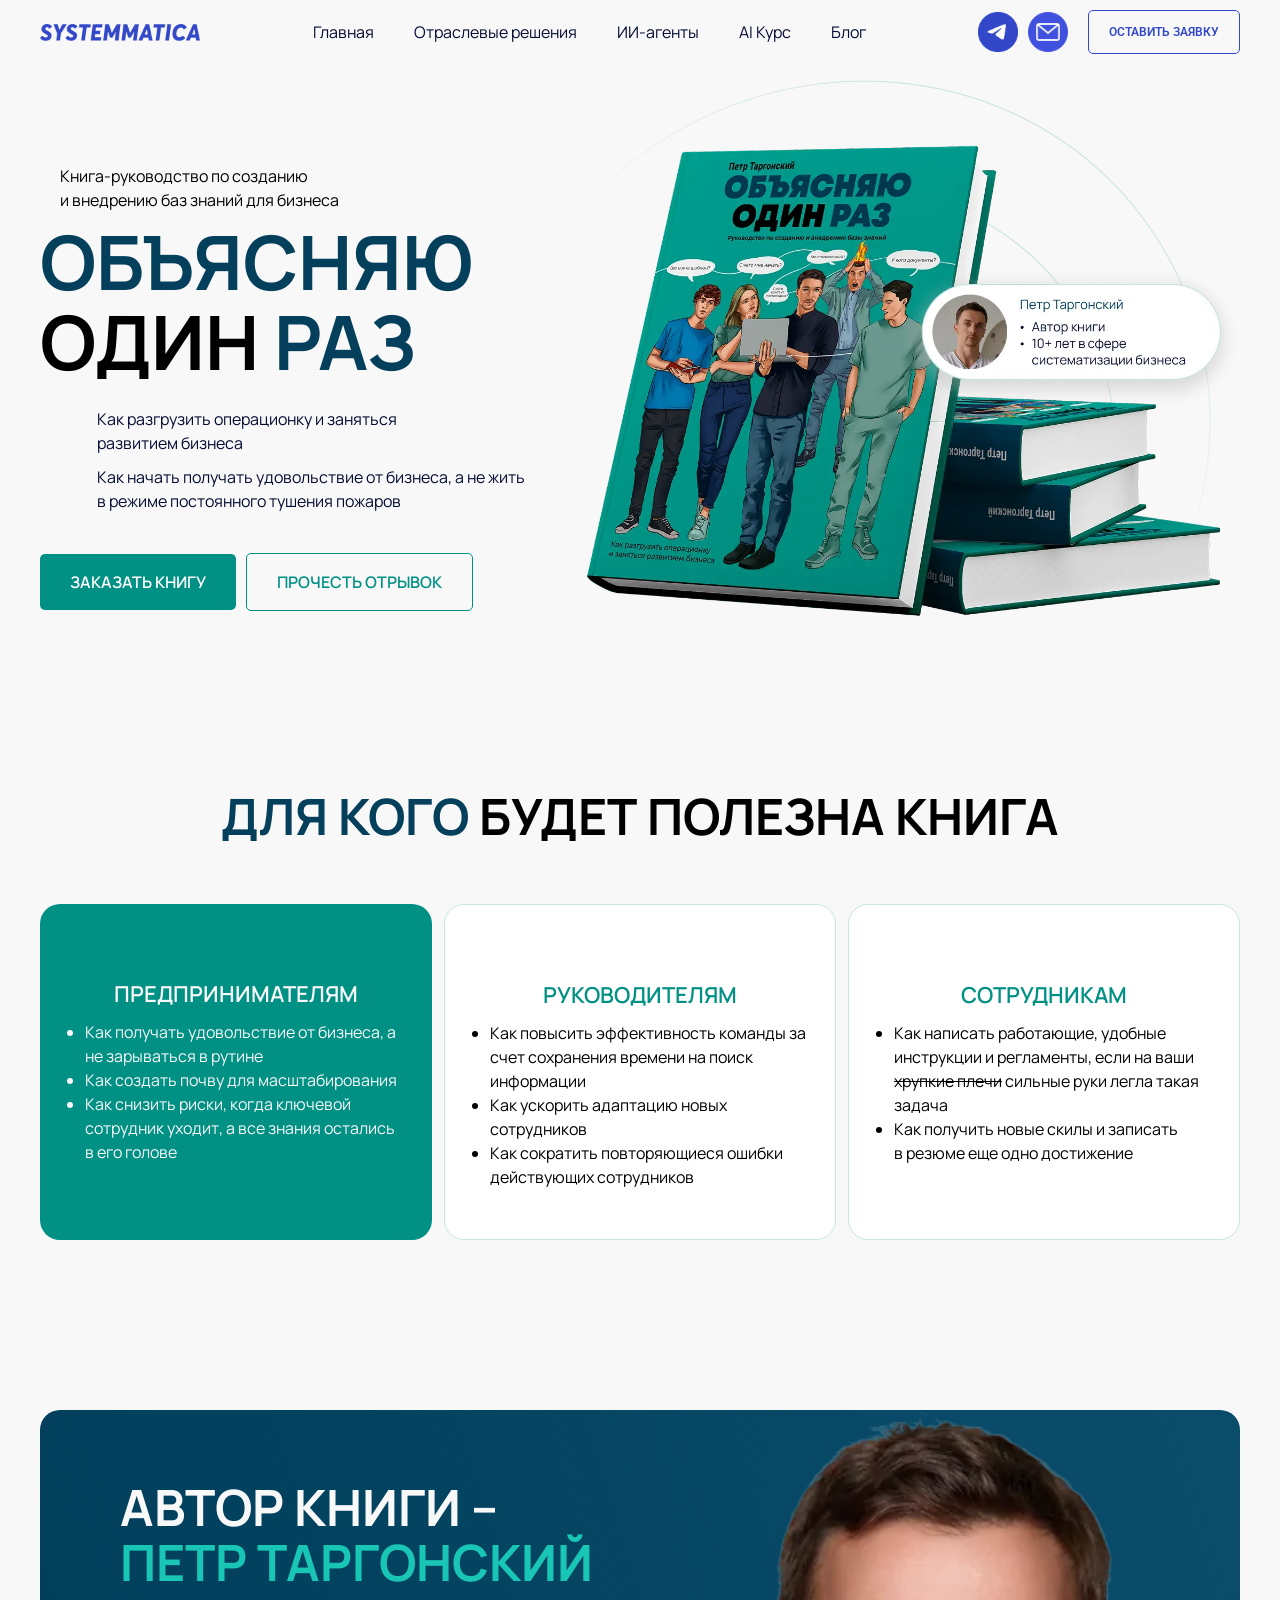
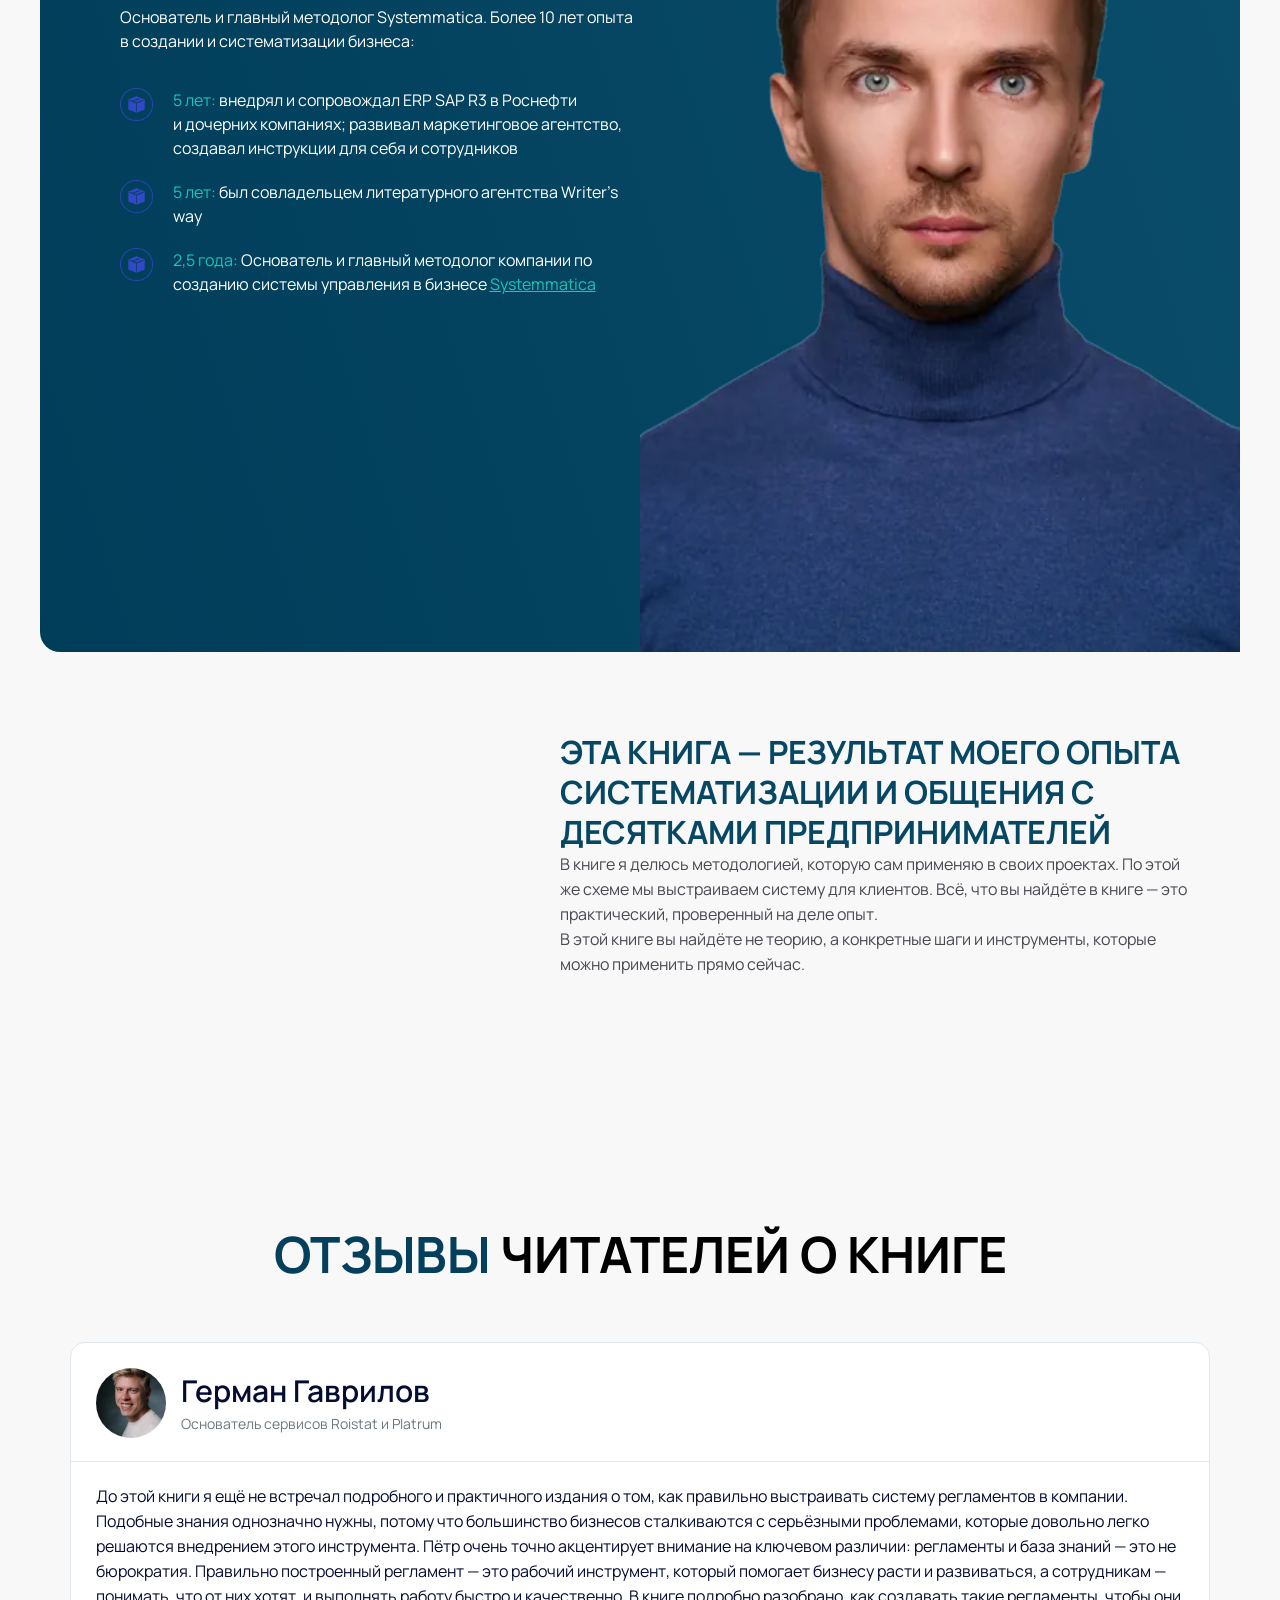
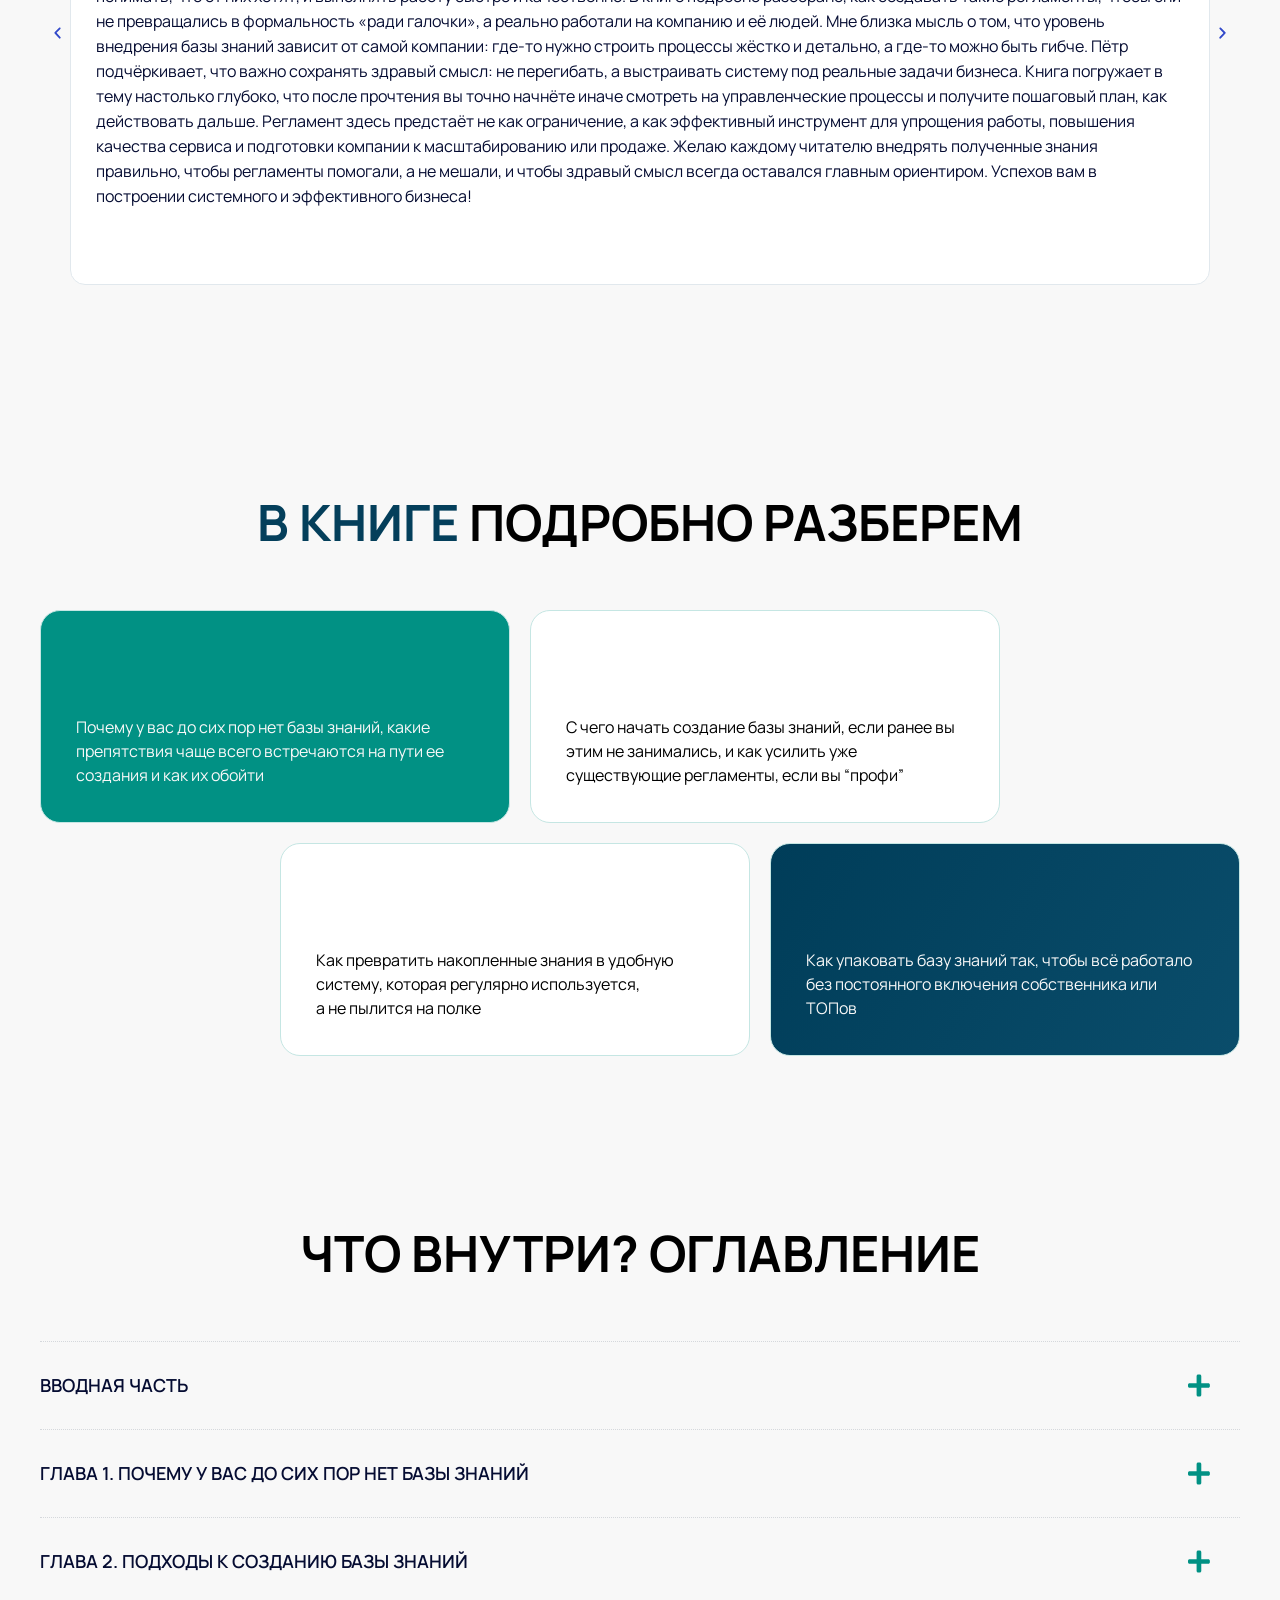
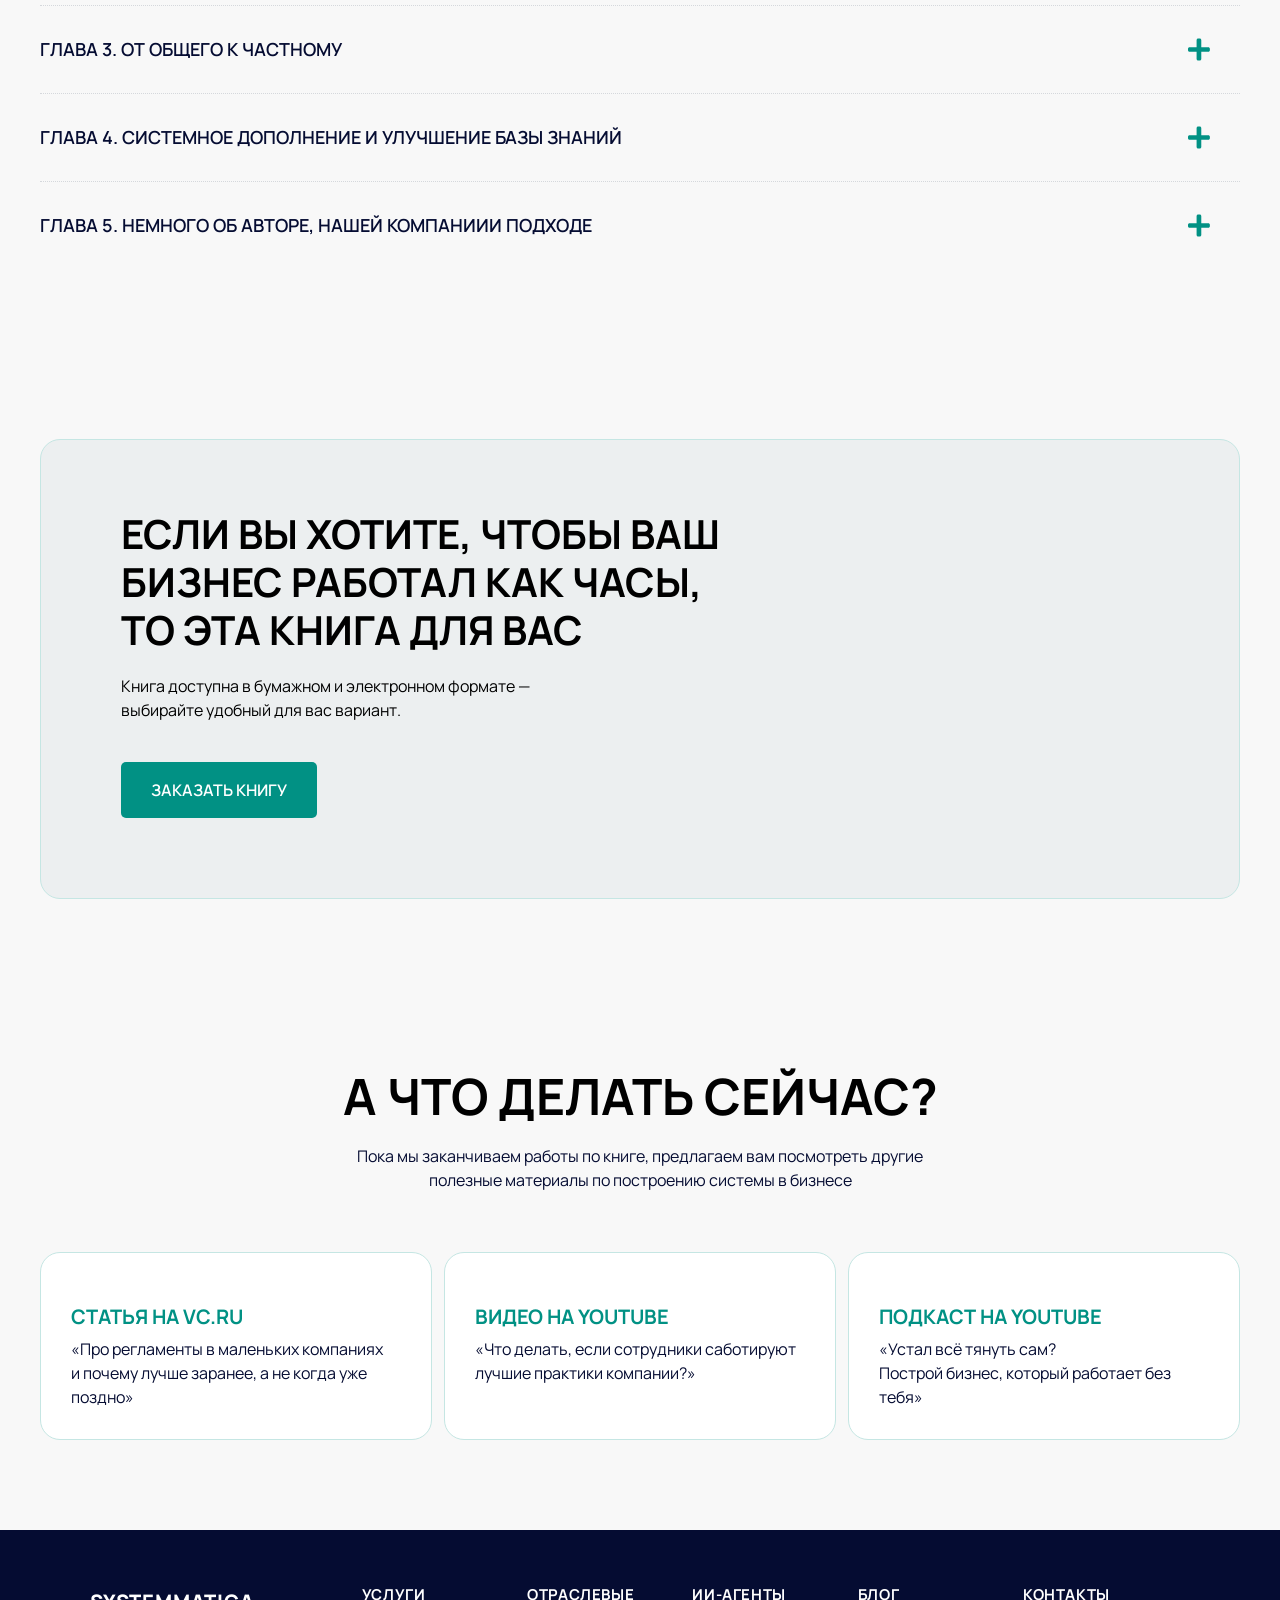
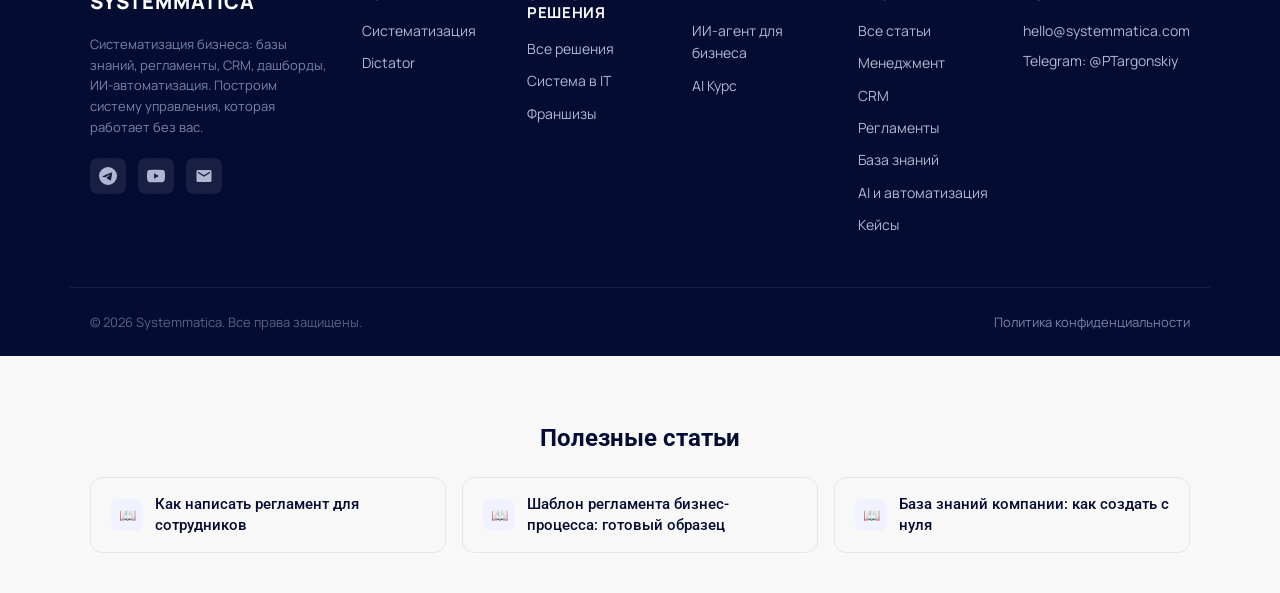
==== book/index.html @ bdbf5071 "Static copy of systemmatica.com for the Beget outage (Nov 2026) Co-Authored-By: Claude Opus 5.5 <nor" ====
<!DOCTYPE html>
<html lang="ru-RU" prefix="og: https://ogp.me/ns#">
<head>
<style>.elementor-invisible{visibility:visible!important;opacity:1!important}html,body{overflow-x:clip}table{max-width:100%}@media(max-width:767px){table{display:block;overflow-x:auto}}.sm-static-cta{display:flex;flex-direction:column;gap:14px;align-items:flex-start;padding:8px 0;font-family:inherit}.sm-static-cta p{margin:0;font-size:16px;line-height:1.5}.sm-static-cta a{display:inline-block;background:#3249CA;color:#fff!important;padding:14px 26px;border-radius:8px;font-weight:600;text-decoration:none}</style>

	<meta charset="UTF-8">
	<meta name="viewport" content="width=device-width, initial-scale=1.0, viewport-fit=cover" />		<script data-optimized="1" src="[data-uri]" defer></script>

<!-- Поисковая оптимизация от Rank Math Pro - https://rankmath.com/ -->
<title>Книга «Объясняю один раз» — Пётр Таргонский</title>
<meta name="description" content="Руководство по созданию баз знаний для бизнеса. Как объяснять сотрудникам один раз и больше не повторяться. Читать онлайн или заказать печатное издание."/>
<meta name="robots" content="follow, index, max-snippet:-1, max-video-preview:-1, max-image-preview:large"/>
<link rel="canonical" href="https://systemmatica.com/book/" />
<meta property="og:locale" content="ru_RU" />
<meta property="og:type" content="article" />
<meta property="og:title" content="Книга «Объясняю один раз» — Пётр Таргонский" />
<meta property="og:description" content="Руководство по созданию баз знаний для бизнеса. Как объяснять сотрудникам один раз и больше не повторяться. Читать онлайн или заказать печатное издание." />
<meta property="og:url" content="https://systemmatica.com/book/" />
<meta property="og:site_name" content="Systemmatica - системный бизнес за 2 интервью в неделю" />
<meta property="og:updated_time" content="2026-03-18T14:26:54+03:00" />
<meta property="og:image" content="/wp-content/uploads/Book.webp" />
<meta property="og:image:secure_url" content="/wp-content/uploads/Book.webp" />
<meta property="og:image:width" content="1236" />
<meta property="og:image:height" content="1040" />
<meta property="og:image:alt" content="Книга Объясняю один раз — Пётр Таргонский о регламентах и систематизации бизнеса" />
<meta property="og:image:type" content="image/webp" />
<meta property="article:published_time" content="2025-12-18T21:03:45+03:00" />
<meta property="article:modified_time" content="2026-03-18T14:26:54+03:00" />
<meta name="twitter:card" content="summary_large_image" />
<meta name="twitter:title" content="Книга «Объясняю один раз» — Пётр Таргонский" />
<meta name="twitter:description" content="Руководство по созданию баз знаний для бизнеса. Как объяснять сотрудникам один раз и больше не повторяться. Читать онлайн или заказать печатное издание." />
<meta name="twitter:image" content="/wp-content/uploads/Book.webp" />
<meta name="twitter:label1" content="Время чтения" />
<meta name="twitter:data1" content="9 минут" />
<script type="application/ld+json" class="rank-math-schema-pro">{"@context":"https://schema.org","@graph":[{"@type":"Organization","@id":"https://systemmatica.com/#organization","name":"Systemmatica","url":"https://systemmatica.com","logo":{"@type":"ImageObject","@id":"https://systemmatica.com/#logo","url":"https://systemmatica.com/wp-content/uploads/logo.png","contentUrl":"https://systemmatica.com/wp-content/uploads/logo.png","caption":"Systemmatica - \u0441\u0438\u0441\u0442\u0435\u043c\u043d\u044b\u0439 \u0431\u0438\u0437\u043d\u0435\u0441 \u0437\u0430 2 \u0438\u043d\u0442\u0435\u0440\u0432\u044c\u044e \u0432 \u043d\u0435\u0434\u0435\u043b\u044e","inLanguage":"ru-RU","width":"480","height":"51"},"description":"Systemmatica \u2014 \u043f\u043e\u0441\u0442\u0440\u043e\u0438\u043c \u0441\u0438\u0441\u0442\u0435\u043c\u0443 \u0432 \u0431\u0438\u0437\u043d\u0435\u0441\u0435 \u0437\u0430 2 \u0438\u043d\u0442\u0435\u0440\u0432\u044c\u044e \u0432 \u043d\u0435\u0434\u0435\u043b\u044e. \u0411\u0430\u0437\u044b \u0437\u043d\u0430\u043d\u0438\u0439, \u0441\u0438\u0441\u0442\u0435\u043c\u044b \u0443\u0447\u0435\u0442\u0430 \u0438 \u0434\u0430\u0448\u0431\u043e\u0440\u0434\u044b \u0441 \u0430\u043d\u0430\u043b\u0438\u0442\u0438\u043a\u043e\u0439."},{"@type":"WebSite","@id":"https://systemmatica.com/#website","url":"https://systemmatica.com","name":"Systemmatica - \u0441\u0438\u0441\u0442\u0435\u043c\u043d\u044b\u0439 \u0431\u0438\u0437\u043d\u0435\u0441 \u0437\u0430 2 \u0438\u043d\u0442\u0435\u0440\u0432\u044c\u044e \u0432 \u043d\u0435\u0434\u0435\u043b\u044e","alternateName":"Systemmatica","publisher":{"@id":"https://systemmatica.com/#organization"},"inLanguage":"ru-RU"},{"@type":"ImageObject","@id":"https://systemmatica.com/wp-content/uploads/Man.webp","url":"https://systemmatica.com/wp-content/uploads/Man.webp","width":"200","height":"200","inLanguage":"ru-RU"},{"@type":"WebPage","@id":"https://systemmatica.com/book/#webpage","url":"https://systemmatica.com/book/","name":"\u041a\u043d\u0438\u0433\u0430 \u00ab\u041e\u0431\u044a\u044f\u0441\u043d\u044f\u044e \u043e\u0434\u0438\u043d \u0440\u0430\u0437\u00bb \u2014 \u041f\u0451\u0442\u0440 \u0422\u0430\u0440\u0433\u043e\u043d\u0441\u043a\u0438\u0439","datePublished":"2025-12-18T21:03:45+03:00","dateModified":"2026-03-18T14:26:54+03:00","isPartOf":{"@id":"https://systemmatica.com/#website"},"primaryImageOfPage":{"@id":"https://systemmatica.com/wp-content/uploads/Man.webp"},"inLanguage":"ru-RU"},{"@type":"Person","@id":"https://systemmatica.com/author/mashahudorozhadm/","name":"\u041f\u0435\u0442\u0440 \u0422\u0430\u0440\u0433\u043e\u043d\u0441\u043a\u0438\u0439","url":"https://systemmatica.com/author/mashahudorozhadm/","image":{"@type":"ImageObject","@id":"https://secure.gravatar.com/avatar/053fde21516ad2e49b0e16d481a479d54bbfe196598cf6ff1a212eb6d9fe81a0?s=96&amp;d=mm&amp;r=g","url":"https://secure.gravatar.com/avatar/053fde21516ad2e49b0e16d481a479d54bbfe196598cf6ff1a212eb6d9fe81a0?s=96&amp;d=mm&amp;r=g","caption":"\u041f\u0435\u0442\u0440 \u0422\u0430\u0440\u0433\u043e\u043d\u0441\u043a\u0438\u0439","inLanguage":"ru-RU"},"worksFor":{"@id":"https://systemmatica.com/#organization"}},{"@type":"Article","headline":"\u041a\u043d\u0438\u0433\u0430 \u00ab\u041e\u0431\u044a\u044f\u0441\u043d\u044f\u044e \u043e\u0434\u0438\u043d \u0440\u0430\u0437\u00bb \u2014 \u041f\u0451\u0442\u0440 \u0422\u0430\u0440\u0433\u043e\u043d\u0441\u043a\u0438\u0439","datePublished":"2025-12-18T21:03:45+03:00","dateModified":"2026-03-18T14:26:54+03:00","author":{"@id":"https://systemmatica.com/author/mashahudorozhadm/","name":"\u041f\u0435\u0442\u0440 \u0422\u0430\u0440\u0433\u043e\u043d\u0441\u043a\u0438\u0439"},"publisher":{"@id":"https://systemmatica.com/#organization"},"description":"\u0420\u0443\u043a\u043e\u0432\u043e\u0434\u0441\u0442\u0432\u043e \u043f\u043e \u0441\u043e\u0437\u0434\u0430\u043d\u0438\u044e \u0431\u0430\u0437 \u0437\u043d\u0430\u043d\u0438\u0439 \u0434\u043b\u044f \u0431\u0438\u0437\u043d\u0435\u0441\u0430. \u041a\u0430\u043a \u043e\u0431\u044a\u044f\u0441\u043d\u044f\u0442\u044c \u0441\u043e\u0442\u0440\u0443\u0434\u043d\u0438\u043a\u0430\u043c \u043e\u0434\u0438\u043d \u0440\u0430\u0437 \u0438 \u0431\u043e\u043b\u044c\u0448\u0435 \u043d\u0435 \u043f\u043e\u0432\u0442\u043e\u0440\u044f\u0442\u044c\u0441\u044f. \u0427\u0438\u0442\u0430\u0442\u044c \u043e\u043d\u043b\u0430\u0439\u043d \u0438\u043b\u0438 \u0437\u0430\u043a\u0430\u0437\u0430\u0442\u044c \u043f\u0435\u0447\u0430\u0442\u043d\u043e\u0435 \u0438\u0437\u0434\u0430\u043d\u0438\u0435.","name":"\u041a\u043d\u0438\u0433\u0430 \u00ab\u041e\u0431\u044a\u044f\u0441\u043d\u044f\u044e \u043e\u0434\u0438\u043d \u0440\u0430\u0437\u00bb \u2014 \u041f\u0451\u0442\u0440 \u0422\u0430\u0440\u0433\u043e\u043d\u0441\u043a\u0438\u0439","@id":"https://systemmatica.com/book/#richSnippet","isPartOf":{"@id":"https://systemmatica.com/book/#webpage"},"image":{"@id":"https://systemmatica.com/wp-content/uploads/Man.webp"},"inLanguage":"ru-RU","mainEntityOfPage":{"@id":"https://systemmatica.com/book/#webpage"}}]}</script>
<!-- /Rank Math WordPress SEO плагин -->

<link rel='dns-prefetch' href='//stats.wp.com' />
<link rel='dns-prefetch' href='//www.googletagmanager.com' />




<style id="wp-img-auto-sizes-contain-inline-css">img:is([sizes=auto i],[sizes^="auto," i]){contain-intrinsic-size:3000px 1500px}</style>

<style id="wp-emoji-styles-inline-css">img.wp-smiley,img.emoji{display:inline!important;border:none!important;box-shadow:none!important;height:1em!important;width:1em!important;margin:0 0.07em!important;vertical-align:-0.1em!important;background:none!important;padding:0!important}</style>
<link data-optimized="1" rel='stylesheet' id='jetpack-forms-layout-css' href='/wp-content/litespeed/css/1404cf6522f11a06ff175d7940aab75a.css?ver=e85a7' media='all' />
<link data-optimized="1" rel='stylesheet' id='mediaelement-css' href='/wp-content/litespeed/css/46999a911d107a5acd4d58217e0290cf.css?ver=de40e' media='all' />

<style id="jetpack-sharing-buttons-style-inline-css">.jetpack-sharing-buttons__services-list{display:flex;flex-direction:row;flex-wrap:wrap;gap:0;list-style-type:none;margin:5px;padding:0}.jetpack-sharing-buttons__services-list.has-small-icon-size{font-size:12px}.jetpack-sharing-buttons__services-list.has-normal-icon-size{font-size:16px}.jetpack-sharing-buttons__services-list.has-large-icon-size{font-size:24px}.jetpack-sharing-buttons__services-list.has-huge-icon-size{font-size:36px}@media print{.jetpack-sharing-buttons__services-list{display:none!important}}.editor-styles-wrapper .wp-block-jetpack-sharing-buttons{gap:0;padding-inline-start:0}ul.jetpack-sharing-buttons__services-list.has-background{padding:1.25em 2.375em}</style>
<style id="global-styles-inline-css">:root{--wp--preset--aspect-ratio--square:1;--wp--preset--aspect-ratio--4-3:4/3;--wp--preset--aspect-ratio--3-4:3/4;--wp--preset--aspect-ratio--3-2:3/2;--wp--preset--aspect-ratio--2-3:2/3;--wp--preset--aspect-ratio--16-9:16/9;--wp--preset--aspect-ratio--9-16:9/16;--wp--preset--color--black:#000000;--wp--preset--color--cyan-bluish-gray:#abb8c3;--wp--preset--color--white:#ffffff;--wp--preset--color--pale-pink:#f78da7;--wp--preset--color--vivid-red:#cf2e2e;--wp--preset--color--luminous-vivid-orange:#ff6900;--wp--preset--color--luminous-vivid-amber:#fcb900;--wp--preset--color--light-green-cyan:#7bdcb5;--wp--preset--color--vivid-green-cyan:#00d084;--wp--preset--color--pale-cyan-blue:#8ed1fc;--wp--preset--color--vivid-cyan-blue:#0693e3;--wp--preset--color--vivid-purple:#9b51e0;--wp--preset--gradient--vivid-cyan-blue-to-vivid-purple:linear-gradient(135deg,rgb(6,147,227) 0%,rgb(155,81,224) 100%);--wp--preset--gradient--light-green-cyan-to-vivid-green-cyan:linear-gradient(135deg,rgb(122,220,180) 0%,rgb(0,208,130) 100%);--wp--preset--gradient--luminous-vivid-amber-to-luminous-vivid-orange:linear-gradient(135deg,rgb(252,185,0) 0%,rgb(255,105,0) 100%);--wp--preset--gradient--luminous-vivid-orange-to-vivid-red:linear-gradient(135deg,rgb(255,105,0) 0%,rgb(207,46,46) 100%);--wp--preset--gradient--very-light-gray-to-cyan-bluish-gray:linear-gradient(135deg,rgb(238,238,238) 0%,rgb(169,184,195) 100%);--wp--preset--gradient--cool-to-warm-spectrum:linear-gradient(135deg,rgb(74,234,220) 0%,rgb(151,120,209) 20%,rgb(207,42,186) 40%,rgb(238,44,130) 60%,rgb(251,105,98) 80%,rgb(254,248,76) 100%);--wp--preset--gradient--blush-light-purple:linear-gradient(135deg,rgb(255,206,236) 0%,rgb(152,150,240) 100%);--wp--preset--gradient--blush-bordeaux:linear-gradient(135deg,rgb(254,205,165) 0%,rgb(254,45,45) 50%,rgb(107,0,62) 100%);--wp--preset--gradient--luminous-dusk:linear-gradient(135deg,rgb(255,203,112) 0%,rgb(199,81,192) 50%,rgb(65,88,208) 100%);--wp--preset--gradient--pale-ocean:linear-gradient(135deg,rgb(255,245,203) 0%,rgb(182,227,212) 50%,rgb(51,167,181) 100%);--wp--preset--gradient--electric-grass:linear-gradient(135deg,rgb(202,248,128) 0%,rgb(113,206,126) 100%);--wp--preset--gradient--midnight:linear-gradient(135deg,rgb(2,3,129) 0%,rgb(40,116,252) 100%);--wp--preset--font-size--small:13px;--wp--preset--font-size--medium:20px;--wp--preset--font-size--large:36px;--wp--preset--font-size--x-large:42px;--wp--preset--spacing--20:0.44rem;--wp--preset--spacing--30:0.67rem;--wp--preset--spacing--40:1rem;--wp--preset--spacing--50:1.5rem;--wp--preset--spacing--60:2.25rem;--wp--preset--spacing--70:3.38rem;--wp--preset--spacing--80:5.06rem;--wp--preset--shadow--natural:6px 6px 9px rgba(0, 0, 0, 0.2);--wp--preset--shadow--deep:12px 12px 50px rgba(0, 0, 0, 0.4);--wp--preset--shadow--sharp:6px 6px 0px rgba(0, 0, 0, 0.2);--wp--preset--shadow--outlined:6px 6px 0px -3px rgb(255, 255, 255), 6px 6px rgb(0, 0, 0);--wp--preset--shadow--crisp:6px 6px 0px rgb(0, 0, 0)}:root{--wp--style--global--content-size:800px;--wp--style--global--wide-size:1200px}:where(body){margin:0}.wp-site-blocks>.alignleft{float:left;margin-right:2em}.wp-site-blocks>.alignright{float:right;margin-left:2em}.wp-site-blocks>.aligncenter{justify-content:center;margin-left:auto;margin-right:auto}:where(.wp-site-blocks)>*{margin-block-start:24px;margin-block-end:0}:where(.wp-site-blocks)>:first-child{margin-block-start:0}:where(.wp-site-blocks)>:last-child{margin-block-end:0}:root{--wp--style--block-gap:24px}:root :where(.is-layout-flow)>:first-child{margin-block-start:0}:root :where(.is-layout-flow)>:last-child{margin-block-end:0}:root :where(.is-layout-flow)>*{margin-block-start:24px;margin-block-end:0}:root :where(.is-layout-constrained)>:first-child{margin-block-start:0}:root :where(.is-layout-constrained)>:last-child{margin-block-end:0}:root :where(.is-layout-constrained)>*{margin-block-start:24px;margin-block-end:0}:root :where(.is-layout-flex){gap:24px}:root :where(.is-layout-grid){gap:24px}.is-layout-flow>.alignleft{float:left;margin-inline-start:0;margin-inline-end:2em}.is-layout-flow>.alignright{float:right;margin-inline-start:2em;margin-inline-end:0}.is-layout-flow>.aligncenter{margin-left:auto!important;margin-right:auto!important}.is-layout-constrained>.alignleft{float:left;margin-inline-start:0;margin-inline-end:2em}.is-layout-constrained>.alignright{float:right;margin-inline-start:2em;margin-inline-end:0}.is-layout-constrained>.aligncenter{margin-left:auto!important;margin-right:auto!important}.is-layout-constrained>:where(:not(.alignleft):not(.alignright):not(.alignfull)){max-width:var(--wp--style--global--content-size);margin-left:auto!important;margin-right:auto!important}.is-layout-constrained>.alignwide{max-width:var(--wp--style--global--wide-size)}body .is-layout-flex{display:flex}.is-layout-flex{flex-wrap:wrap;align-items:center}.is-layout-flex>:is(*,div){margin:0}body .is-layout-grid{display:grid}.is-layout-grid>:is(*,div){margin:0}body{padding-top:0;padding-right:0;padding-bottom:0;padding-left:0}:root :where(.wp-element-button,.wp-block-button__link){background-color:#32373c;border-width:0;color:#fff;font-family:inherit;font-size:inherit;font-style:inherit;font-weight:inherit;letter-spacing:inherit;line-height:inherit;padding-top:calc(0.667em + 2px);padding-right:calc(1.333em + 2px);padding-bottom:calc(0.667em + 2px);padding-left:calc(1.333em + 2px);text-decoration:none;text-transform:inherit}.has-black-color{color:var(--wp--preset--color--black)!important}.has-cyan-bluish-gray-color{color:var(--wp--preset--color--cyan-bluish-gray)!important}.has-white-color{color:var(--wp--preset--color--white)!important}.has-pale-pink-color{color:var(--wp--preset--color--pale-pink)!important}.has-vivid-red-color{color:var(--wp--preset--color--vivid-red)!important}.has-luminous-vivid-orange-color{color:var(--wp--preset--color--luminous-vivid-orange)!important}.has-luminous-vivid-amber-color{color:var(--wp--preset--color--luminous-vivid-amber)!important}.has-light-green-cyan-color{color:var(--wp--preset--color--light-green-cyan)!important}.has-vivid-green-cyan-color{color:var(--wp--preset--color--vivid-green-cyan)!important}.has-pale-cyan-blue-color{color:var(--wp--preset--color--pale-cyan-blue)!important}.has-vivid-cyan-blue-color{color:var(--wp--preset--color--vivid-cyan-blue)!important}.has-vivid-purple-color{color:var(--wp--preset--color--vivid-purple)!important}.has-black-background-color{background-color:var(--wp--preset--color--black)!important}.has-cyan-bluish-gray-background-color{background-color:var(--wp--preset--color--cyan-bluish-gray)!important}.has-white-background-color{background-color:var(--wp--preset--color--white)!important}.has-pale-pink-background-color{background-color:var(--wp--preset--color--pale-pink)!important}.has-vivid-red-background-color{background-color:var(--wp--preset--color--vivid-red)!important}.has-luminous-vivid-orange-background-color{background-color:var(--wp--preset--color--luminous-vivid-orange)!important}.has-luminous-vivid-amber-background-color{background-color:var(--wp--preset--color--luminous-vivid-amber)!important}.has-light-green-cyan-background-color{background-color:var(--wp--preset--color--light-green-cyan)!important}.has-vivid-green-cyan-background-color{background-color:var(--wp--preset--color--vivid-green-cyan)!important}.has-pale-cyan-blue-background-color{background-color:var(--wp--preset--color--pale-cyan-blue)!important}.has-vivid-cyan-blue-background-color{background-color:var(--wp--preset--color--vivid-cyan-blue)!important}.has-vivid-purple-background-color{background-color:var(--wp--preset--color--vivid-purple)!important}.has-black-border-color{border-color:var(--wp--preset--color--black)!important}.has-cyan-bluish-gray-border-color{border-color:var(--wp--preset--color--cyan-bluish-gray)!important}.has-white-border-color{border-color:var(--wp--preset--color--white)!important}.has-pale-pink-border-color{border-color:var(--wp--preset--color--pale-pink)!important}.has-vivid-red-border-color{border-color:var(--wp--preset--color--vivid-red)!important}.has-luminous-vivid-orange-border-color{border-color:var(--wp--preset--color--luminous-vivid-orange)!important}.has-luminous-vivid-amber-border-color{border-color:var(--wp--preset--color--luminous-vivid-amber)!important}.has-light-green-cyan-border-color{border-color:var(--wp--preset--color--light-green-cyan)!important}.has-vivid-green-cyan-border-color{border-color:var(--wp--preset--color--vivid-green-cyan)!important}.has-pale-cyan-blue-border-color{border-color:var(--wp--preset--color--pale-cyan-blue)!important}.has-vivid-cyan-blue-border-color{border-color:var(--wp--preset--color--vivid-cyan-blue)!important}.has-vivid-purple-border-color{border-color:var(--wp--preset--color--vivid-purple)!important}.has-vivid-cyan-blue-to-vivid-purple-gradient-background{background:var(--wp--preset--gradient--vivid-cyan-blue-to-vivid-purple)!important}.has-light-green-cyan-to-vivid-green-cyan-gradient-background{background:var(--wp--preset--gradient--light-green-cyan-to-vivid-green-cyan)!important}.has-luminous-vivid-amber-to-luminous-vivid-orange-gradient-background{background:var(--wp--preset--gradient--luminous-vivid-amber-to-luminous-vivid-orange)!important}.has-luminous-vivid-orange-to-vivid-red-gradient-background{background:var(--wp--preset--gradient--luminous-vivid-orange-to-vivid-red)!important}.has-very-light-gray-to-cyan-bluish-gray-gradient-background{background:var(--wp--preset--gradient--very-light-gray-to-cyan-bluish-gray)!important}.has-cool-to-warm-spectrum-gradient-background{background:var(--wp--preset--gradient--cool-to-warm-spectrum)!important}.has-blush-light-purple-gradient-background{background:var(--wp--preset--gradient--blush-light-purple)!important}.has-blush-bordeaux-gradient-background{background:var(--wp--preset--gradient--blush-bordeaux)!important}.has-luminous-dusk-gradient-background{background:var(--wp--preset--gradient--luminous-dusk)!important}.has-pale-ocean-gradient-background{background:var(--wp--preset--gradient--pale-ocean)!important}.has-electric-grass-gradient-background{background:var(--wp--preset--gradient--electric-grass)!important}.has-midnight-gradient-background{background:var(--wp--preset--gradient--midnight)!important}.has-small-font-size{font-size:var(--wp--preset--font-size--small)!important}.has-medium-font-size{font-size:var(--wp--preset--font-size--medium)!important}.has-large-font-size{font-size:var(--wp--preset--font-size--large)!important}.has-x-large-font-size{font-size:var(--wp--preset--font-size--x-large)!important}:root :where(.wp-block-icon svg){width:24px}:root :where(.wp-block-pullquote){font-size:1.5em;line-height:1.6}</style>
<link data-optimized="1" rel='stylesheet' id='contact-form-7-css' href='/wp-content/litespeed/css/2946ffd3e5b825a09d5452dbb863ee99.css?ver=4b7d0' media='all' />
<link data-optimized="1" rel='stylesheet' id='tutor-icon-css' href='/wp-content/litespeed/css/be234874f1fd2b8b1e53c09ee3a1d111.css?ver=4004e' media='all' />
<link data-optimized="1" rel='stylesheet' id='tutor-css' href='/wp-content/litespeed/css/041cf8b00a8d6ccd0837c168b0ae0bd8.css?ver=5990d' media='all' />
<link data-optimized="1" rel='stylesheet' id='tutor-frontend-css' href='/wp-content/litespeed/css/0c871bef28188597e42dac61084a286e.css?ver=4a708' media='all' />
<style id="tutor-frontend-inline-css">.mce-notification.mce-notification-error{display:none!important}:root{--tutor-color-primary:#3e64de;--tutor-color-primary-rgb:62, 100, 222;--tutor-color-primary-hover:#395bca;--tutor-color-primary-hover-rgb:57, 91, 202;--tutor-body-color:#212327;--tutor-body-color-rgb:33, 35, 39;--tutor-border-color:#cdcfd5;--tutor-border-color-rgb:205, 207, 213;--tutor-color-gray:#e3e5eb;--tutor-color-gray-rgb:227, 229, 235}</style>
<link data-optimized="1" rel='stylesheet' id='tutor-prism-css-css' href='/wp-content/litespeed/css/26d8ca236fe4706217def6e1436e2e3b.css?ver=67d6e' media='all' />
<link data-optimized="1" rel='stylesheet' id='tutor-pro-front-css' href='/wp-content/litespeed/css/a808c48950eea3dab483b6895a9e0943.css?ver=903cf' media='all' />
<link data-optimized="1" rel='stylesheet' id='enrollment-frontend-css-css' href='/wp-content/litespeed/css/4e6e9987a927ec88b3f52f6a92a725b6.css?ver=96f0e' media='all' />
<link data-optimized="1" rel='stylesheet' id='woocommerce-layout-css' href='/wp-content/litespeed/css/d0a6cfa027ac37c303618dfead213331.css?ver=157db' media='all' />
<style id="woocommerce-layout-inline-css">.infinite-scroll .woocommerce-pagination{display:none}</style>
<link data-optimized="1" rel='stylesheet' id='woocommerce-smallscreen-css' href='/wp-content/litespeed/css/d853645b1ef01411a9841c8f97bf9861.css?ver=c1e9f' media='only screen and (max-width: 768px)' />
<link data-optimized="1" rel='stylesheet' id='woocommerce-general-css' href='/wp-content/litespeed/css/6460f5aeefb63a9fc13ad68e9027f5be.css?ver=9e5c7' media='all' />
<style id="woocommerce-inline-inline-css">.woocommerce form .form-row .required{visibility:visible}</style>
<link data-optimized="1" rel='stylesheet' id='hello-biz-css' href='/wp-content/litespeed/css/c6aac163528d1ad0b6663eec68d2edc5.css?ver=7b6df' media='all' />
<link data-optimized="1" rel='stylesheet' id='hello-biz-header-footer-css' href='/wp-content/litespeed/css/153a03230acf9636b532cd0abf540b63.css?ver=2a731' media='all' />
<link data-optimized="1" rel='stylesheet' id='jetpack-newsletter-reader-link-css' href='/wp-content/litespeed/css/771b06399dd7dda49fe417e2e0292c55.css?ver=e3954' media='all' />
<link data-optimized="1" rel='stylesheet' id='elementor-frontend-css' href='/wp-content/litespeed/css/4649516c543017b03257f726662964cc.css?ver=df8a6' media='all' />
<link data-optimized="1" rel='stylesheet' id='widget-heading-css' href='/wp-content/litespeed/css/f03ccc58b2e857fb0c39bfc85fe4d468.css?ver=f9f04' media='all' />
<link data-optimized="1" rel='stylesheet' id='widget-form-css' href='/wp-content/litespeed/css/7880d0aff891262bae4ef1316fe823ae.css?ver=d5130' media='all' />
<link data-optimized="1" rel='stylesheet' id='e-popup-css' href='/wp-content/litespeed/css/730f0aee95b4378f53027813caca0c43.css?ver=e597c' media='all' />
<link data-optimized="1" rel='stylesheet' id='widget-image-css' href='/wp-content/litespeed/css/4292e2e005572ab181964600f91e100f.css?ver=ec808' media='all' />
<link data-optimized="1" rel='stylesheet' id='widget-nav-menu-css' href='/wp-content/litespeed/css/4911ae18c56a4e4dc02acf4322ad3b07.css?ver=f9810' media='all' />
<link data-optimized="1" rel='stylesheet' id='e-sticky-css' href='/wp-content/litespeed/css/c2556e8f705f9568c52f897079b06540.css?ver=f0578' media='all' />
<link rel='stylesheet' id='elementor-post-8-css' href='/wp-content/uploads/elementor/css/post-8.css' media='all' />
<link data-optimized="1" rel='stylesheet' id='swiper-css' href='/wp-content/litespeed/css/fc46042e8c23e6cd027ea2854dc053d0.css?ver=c5c51' media='all' />
<link data-optimized="1" rel='stylesheet' id='e-swiper-css' href='/wp-content/litespeed/css/bfcf32d03c759f43f8e2a347092975fe.css?ver=4ba4e' media='all' />
<link data-optimized="1" rel='stylesheet' id='widget-testimonial-carousel-css' href='/wp-content/litespeed/css/9cb4640d3b2e9c894867acf7a959518a.css?ver=676a7' media='all' />
<link data-optimized="1" rel='stylesheet' id='widget-reviews-css' href='/wp-content/litespeed/css/87ef8a515a51e813a667edcd632ef0ea.css?ver=6cf75' media='all' />
<link data-optimized="1" rel='stylesheet' id='widget-star-rating-css' href='/wp-content/litespeed/css/536b1367f97adf6f252ca8735e2d8702.css?ver=fcbf4' media='all' />
<link data-optimized="1" rel='stylesheet' id='widget-carousel-module-base-css' href='/wp-content/litespeed/css/8de16cd9f14b875248c6003ea69cb3b1.css?ver=c6e6c' media='all' />
<link data-optimized="1" rel='stylesheet' id='widget-nested-accordion-css' href='/wp-content/litespeed/css/03961b2e061df8c85f240d78dad9529c.css?ver=c7a9a' media='all' />

<link rel='stylesheet' id='elementor-post-291-css' href='/wp-content/uploads/elementor/css/post-291.css' media='all' />
<link rel='stylesheet' id='elementor-post-171-css' href='/wp-content/uploads/elementor/css/post-171.css' media='all' />
<link rel='stylesheet' id='elementor-post-190-css' href='/wp-content/uploads/elementor/css/post-190.css' media='all' />
<link data-optimized="1" rel='stylesheet' id='elementor-gf-local-manrope-css' href='/wp-content/litespeed/css/fb01de45c534f5b47d097b4a54ac3924.css?ver=d34ce' media='all' />
<link data-optimized="1" rel='stylesheet' id='elementor-gf-local-roboto-css' href='/wp-content/litespeed/css/d8ed3fe08b9114efd56307a4efc23b0c.css?ver=fdea0' media='all' />
<script id="jquery-core-js" src="/wp-includes/js/jquery/jquery.min.js?ver=3.7.1"></script>
<script data-optimized="1" id="jquery-migrate-js" src="/wp-content/litespeed/js/72176d25a23607b01f5d98097e4e3439.js?ver=db45e" defer data-deferred="1"></script>
<script data-optimized="1" data-wp-strategy="defer" id="wc-jquery-blockui-js" src="/wp-content/litespeed/js/52da3de632780b1c338a91a1e6a55009.js?ver=6983a"></script>
<script data-optimized="1" id="wc-add-to-cart-js-extra" src="[data-uri]" defer></script>
<script data-optimized="1" data-wp-strategy="defer" defer id="wc-add-to-cart-js" src="/wp-content/litespeed/js/cc2b5bda6a4cc3b7841cdba19f4ae4e5.js?ver=d16fe"></script>
<script data-optimized="1" data-wp-strategy="defer" id="wc-js-cookie-js" src="/wp-content/litespeed/js/22b6d9a5d6332eedc08d8b0101be44ce.js?ver=fdc84"></script>
<script data-wp-strategy="defer" defer id="woocommerce-analytics-js" src="https://stats.wp.com/s-202625.js"></script>

<!-- Сниппет тегов Google (gtag.js), добавленный Site Kit -->
<!-- Сниппет Google Analytics добавлен с помощью Site Kit -->
<script id="google_gtagjs-js" src="https://www.googletagmanager.com/gtag/js?id=GT-MJPXG3CR" defer data-deferred="1"></script>
<script id="google_gtagjs-js-after" src="[data-uri]" defer></script>

<meta name="generator" content="WordPress 7.0" />
<meta name="generator" content="TutorLMS 3.9.8" />
<link rel='shortlink' href='/' />
<meta name="generator" content="Site Kit by Google 1.180.0" />	<style>img#wpstats{display:none}</style>
			<noscript><style>.woocommerce-product-gallery{ opacity: 1 !important; }</style></noscript>
	<meta name="generator" content="Elementor 3.35.6; features: e_font_icon_svg, additional_custom_breakpoints; settings: css_print_method-external, google_font-enabled, font_display-swap">
<style>.elementor-widget-theme-post-content .callout-box ol{list-style:decimal!important;counter-reset:none!important;padding-left:1.5rem!important}.elementor-widget-theme-post-content .callout-box ol li{padding-left:.5rem!important;counter-increment:none!important}.elementor-widget-theme-post-content .callout-box ol li::before{display:none!important}.elementor-widget-theme-post-content .callout-box ul li::before{display:none!important}.elementor-widget-theme-post-content .callout-box ul{list-style:disc!important;padding-left:1.5rem!important}.elementor-widget-theme-post-content .callout-box:has(h2:first-child)::before,.elementor-widget-theme-post-content .callout-box:has(h3:first-child)::before{display:none!important}.elementor-widget-theme-post-content .callout-box h2,.elementor-widget-theme-post-content .callout-box h3{margin-top:0!important;padding-top:0!important;border-top:none!important;font-size:20px!important}.elementor-widget-theme-post-content ul li br:first-child{display:none!important}.elementor-widget-theme-post-content ul li br:last-child{display:none!important}.elementor-widget-theme-post-content ul li p{margin:0!important;display:inline!important}.elementor-widget-theme-post-content ol li br:first-child{display:none!important}.elementor-widget-theme-post-content ol li br:last-child{display:none!important}.elementor-widget-theme-post-content ol li p{margin:0!important;display:inline!important}.elementor-widget-theme-post-content ul li::before{top:0.55em!important}</style>

<!-- Yandex.Metrika counter -->
<script data-optimized="1" type="text/javascript" src="[data-uri]" defer></script>
<noscript><div><img src="https://mc.yandex.ru/watch/93286516" style="position:absolute; left:-9999px;" alt="" /></div></noscript>
<!-- /Yandex.Metrika counter -->



			<style>.e-con.e-parent:nth-of-type(n+4):not(.e-lazyloaded):not(.e-no-lazyload),.e-con.e-parent:nth-of-type(n+4):not(.e-lazyloaded):not(.e-no-lazyload) *{background-image:none!important}@media screen and (max-height:1024px){.e-con.e-parent:nth-of-type(n+3):not(.e-lazyloaded):not(.e-no-lazyload),.e-con.e-parent:nth-of-type(n+3):not(.e-lazyloaded):not(.e-no-lazyload) *{background-image:none!important}}@media screen and (max-height:640px){.e-con.e-parent:nth-of-type(n+2):not(.e-lazyloaded):not(.e-no-lazyload),.e-con.e-parent:nth-of-type(n+2):not(.e-lazyloaded):not(.e-no-lazyload) *{background-image:none!important}}</style>
			<link rel="icon" href="/wp-content/uploads/favicon-100x100.png" sizes="32x32" />
<link rel="icon" href="/wp-content/uploads/favicon.png" sizes="192x192" />
<link rel="apple-touch-icon" href="/wp-content/uploads/favicon.png" />
<meta name="msapplication-TileImage" content="/wp-content/uploads/favicon.png" />
<style>@media (max-width:1024px){.elementor-menu-toggle{position:relative!important;z-index:10001!important;order:99!important;border:none!important;background:none!important;padding:8px!important;margin-left:auto!important}.elementor-menu-toggle svg{width:28px!important;height:28px!important;fill:#050C32!important}nav.elementor-nav-menu--dropdown.elementor-nav-menu__container{position:fixed!important;inset:0!important;width:100vw!important;height:100vh!important;background:#fff!important;display:flex!important;flex-direction:column!important;align-items:center!important;justify-content:center!important;z-index:10000!important;border:none!important;border-radius:0!important;box-shadow:none!important;padding:20px!important;margin:0!important;overflow-y:auto!important}nav.elementor-nav-menu--dropdown.elementor-nav-menu__container>ul{display:flex!important;flex-direction:column!important;align-items:stretch!important;width:100%!important;max-width:300px!important;padding:0!important;margin:0!important;list-style:none!important}nav.elementor-nav-menu--dropdown.elementor-nav-menu__container>ul>li{border:none!important;position:relative!important}nav.elementor-nav-menu--dropdown.elementor-nav-menu__container>ul>li>a{font-family:Manrope,sans-serif!important;font-size:22px!important;font-weight:600!important;color:#050C32!important;padding:16px 0!important;display:block!important;text-align:center!important;text-decoration:none!important;border-radius:0!important;background:none!important}nav.elementor-nav-menu--dropdown.elementor-nav-menu__container>ul>li>a:active{color:#3249CA!important}nav.elementor-nav-menu--dropdown .e-font-icon-svg,nav.elementor-nav-menu--dropdown .sub-arrow,nav.elementor-nav-menu--dropdown .elementor-nav-menu--indicator{display:none!important}nav.elementor-nav-menu--dropdown .menu-item-has-children>a::after{display:none!important}nav.elementor-nav-menu--dropdown.elementor-nav-menu__container .sub-menu.elementor-nav-menu--dropdown{position:static!important;width:100%!important;height:auto!important;background:transparent!important;padding:0 0 8px!important;margin:0!important;box-shadow:none!important;border:none!important;display:none!important;flex-direction:column!important}nav.elementor-nav-menu--dropdown.elementor-nav-menu__container .elementor-active>.sub-menu.elementor-nav-menu--dropdown{display:flex!important}nav.elementor-nav-menu--dropdown.elementor-nav-menu__container .sub-menu li{border:none!important}nav.elementor-nav-menu--dropdown.elementor-nav-menu__container .sub-menu li a{font-family:Manrope,sans-serif!important;font-size:17px!important;font-weight:500!important;color:#8a8ab0!important;padding:10px 0!important;display:block!important;text-align:center!important;text-decoration:none!important;background:none!important}nav.elementor-nav-menu--dropdown.elementor-nav-menu__container .sub-menu li a:active{color:#3249CA!important}nav.elementor-nav-menu--dropdown.elementor-nav-menu__container>ul>li+li{border-top:1px solid #F0F0F5!important}.elementor-widget-nav-menu{order:99!important;margin-left:auto!important}}</style><style id="wp-custom-css">@media (max-width:767px){.b24-widget-button-popup,.b24-widget-button-popup-content,.b24-widget-button-popup-inner,.b24-widget-button-popup-triangle,[class*="b24-widget-button-popup"]{display:none!important}}</style>
    <style>@import url(https://fonts.googleapis.com/css2?family=PT+Serif:ital,wght@0,400;0,700;1,400&display=swap);.page-header,.archive-header{text-align:center;padding:40px 20px 20px}.elementor-post__badge{background:rgb(5 12 50 / .85)!important;color:#fff!important;font-family:'Manrope',sans-serif!important;font-size:11px!important;font-weight:700!important;text-transform:uppercase!important;letter-spacing:0.06em!important;padding:5px 12px!important;border-radius:4px!important;line-height:1.3!important;z-index:2!important}.elementor-post__card{position:relative!important;border-radius:12px!important;box-shadow:0 2px 12px rgb(5 12 50 / .08)!important;transition:box-shadow 0.25s ease,transform 0.25s ease!important}.elementor-post__card:hover{box-shadow:0 8px 24px rgb(5 12 50 / .14)!important;transform:translateY(-2px)!important}.elementor-post__thumbnail{border-radius:12px 12px 0 0!important;overflow:hidden!important}.elementor-post__text{padding:20px!important}.elementor-post__title{font-family:'Manrope',sans-serif!important;font-size:18px!important;font-weight:700!important;line-height:1.35!important;color:#050C32!important;margin-bottom:8px!important}.elementor-post__title a{color:inherit!important;text-decoration:none!important}.elementor-post__excerpt p{font-family:'PT Serif',Georgia,serif!important;font-size:14px!important;line-height:1.6!important;color:#4a4a6a!important}.elementor-post__read-more{font-family:'Manrope',sans-serif!important;font-size:14px!important;font-weight:600!important;color:#3249CA!important;text-decoration:none!important}.elementor-post__read-more:hover{color:#1a2f8a!important}.elementor-post-date{font-family:'Manrope',sans-serif!important;font-size:13px!important;color:#8a8aa0!important}.elementor-pagination,nav.navigation.pagination{display:flex!important;justify-content:center!important;gap:8px!important;padding:40px 0!important;margin-top:20px!important}.elementor-pagination .page-numbers,nav.pagination .page-numbers{display:inline-flex!important;align-items:center!important;justify-content:center!important;min-width:40px!important;height:40px!important;padding:0 12px!important;border-radius:8px!important;font-family:'Manrope',sans-serif!important;font-size:15px!important;font-weight:600!important;color:#050C32!important;background:#f5f5fa!important;text-decoration:none!important;transition:all 0.2s ease!important}.elementor-pagination .page-numbers:hover,nav.pagination .page-numbers:hover{background:#3249CA!important;color:#fff!important}.elementor-pagination .page-numbers.current,nav.pagination .page-numbers.current{background:#050C32!important;color:#fff!important}.elementor-pagination .page-numbers.next,.elementor-pagination .page-numbers.prev{padding:0 16px!important;font-size:0!important}.elementor-pagination .page-numbers.prev::after{content:'« Назад'!important;font-size:15px!important}.elementor-pagination .page-numbers.next::after{content:'Вперёд »'!important;font-size:15px!important}.elementor-widget-theme-post-content,.elementor-widget-theme-post-content p,.elementor-widget-theme-post-content li{font-family:'PT Serif',Georgia,serif!important;font-size:18px!important;line-height:1.78!important;color:#1a1a2e!important;letter-spacing:.01em}.elementor-widget-theme-post-content h2,.elementor-widget-theme-post-content h3,.elementor-widget-theme-post-content h4{font-family:'Manrope','PT Sans',sans-serif!important;color:#050C32!important;letter-spacing:-.02em}.elementor-widget-theme-post-content h2{font-size:clamp(26px, 2.2vw, 32px)!important;font-weight:700!important;margin-top:3.5rem!important;margin-bottom:1.2rem!important;padding-top:0!important;border-top:none!important}.elementor-widget-theme-post-content h3{font-size:clamp(20px, 1.7vw, 25px)!important;font-weight:600!important;margin-top:2.5rem!important;margin-bottom:0.8rem!important}.elementor-widget-theme-post-content p{margin-bottom:1.4rem!important}.elementor-widget-theme-post-content blockquote{background:#f7f7fb!important;border-left:4px solid #3249CA!important;border-radius:0 8px 8px 0!important;padding:1.5rem 2rem!important;margin:2rem 0!important;font-style:italic!important;color:#2a2a4a!important}.elementor-widget-theme-post-content blockquote p{font-size:17px!important;line-height:1.7!important;margin-bottom:0.5rem!important}.elementor-widget-theme-post-content blockquote p:last-child{margin-bottom:0!important}.elementor-widget-theme-post-content ul{list-style:none!important;padding-left:0!important}.elementor-widget-theme-post-content ul li{position:relative!important;padding-left:1.8rem!important;margin-bottom:0.8rem!important}.elementor-widget-theme-post-content ul li::before{content:''!important;position:absolute!important;left:0!important;top:10px!important;width:8px!important;height:8px!important;background:#3249CA!important;border-radius:50%!important}.elementor-widget-theme-post-content ol{padding-left:1.5rem!important;counter-reset:item!important;list-style:none!important}.elementor-widget-theme-post-content ol li{counter-increment:item!important;position:relative!important;padding-left:2.2rem!important;margin-bottom:0.8rem!important}.elementor-widget-theme-post-content ol li::before{content:counter(item)!important;position:absolute!important;left:0!important;top:2px!important;width:26px!important;height:26px!important;background:#3249CA!important;color:#fff!important;border-radius:50%!important;font-family:'Manrope',sans-serif!important;font-size:14px!important;font-weight:700!important;display:flex!important;align-items:center!important;justify-content:center!important;line-height:1!important}.elementor-widget-theme-post-content .callout-box ol{list-style:decimal!important;counter-reset:none!important;padding-left:1.5rem!important}.elementor-widget-theme-post-content .callout-box ol li{padding-left:0.5rem!important;counter-increment:none!important}.elementor-widget-theme-post-content .callout-box ol li::before{display:none!important}.elementor-widget-theme-post-content .callout-box ul li::before{display:none!important}.elementor-widget-theme-post-content .callout-box ul{list-style:disc!important;padding-left:1.5rem!important}.elementor-widget-theme-post-content .callout-box{border-radius:8px!important;padding:1.5rem 1.8rem!important;margin:2rem 0!important;border-left:4px solid!important;position:relative!important}.elementor-widget-theme-post-content .callout-box p:last-child{margin-bottom:0!important}.elementor-widget-theme-post-content .callout-box:has(h2:first-child)::before,.elementor-widget-theme-post-content .callout-box:has(h3:first-child)::before,.elementor-widget-theme-post-content .callout-box:has(strong:first-child)::before{display:none!important}.elementor-widget-theme-post-content .callout-box h2,.elementor-widget-theme-post-content .callout-box h3{margin-top:0!important;padding-top:0!important;border-top:none!important;font-size:20px!important}.elementor-widget-theme-post-content .callout-takeaway{background:#EEF1FF!important;border-left-color:#3249CA!important}.elementor-widget-theme-post-content .callout-takeaway::before{content:'Ключевой вывод'!important;display:block!important;font-family:'Manrope',sans-serif!important;font-weight:700!important;font-size:14px!important;text-transform:uppercase!important;letter-spacing:0.05em!important;color:#3249CA!important;margin-bottom:0.6rem!important;font-style:normal!important}.elementor-widget-theme-post-content .callout-tip{background:#EDFCF2!important;border-left-color:#16a34a!important}.elementor-widget-theme-post-content .callout-tip::before{content:'Совет'!important;display:block!important;font-family:'Manrope',sans-serif!important;font-weight:700!important;font-size:14px!important;text-transform:uppercase!important;letter-spacing:0.05em!important;color:#16a34a!important;margin-bottom:0.6rem!important;font-style:normal!important}.elementor-widget-theme-post-content .callout-warning{background:#FFFBEB!important;border-left-color:#d97706!important}.elementor-widget-theme-post-content .callout-warning::before{content:'Внимание'!important;display:block!important;font-family:'Manrope',sans-serif!important;font-weight:700!important;font-size:14px!important;text-transform:uppercase!important;letter-spacing:0.05em!important;color:#d97706!important;margin-bottom:0.6rem!important;font-style:normal!important}.elementor-widget-theme-post-content .callout-example{background:#F8F8FA!important;border-left-color:#6b7280!important}.elementor-widget-theme-post-content .callout-example::before{content:'Пример'!important;display:block!important;font-family:'Manrope',sans-serif!important;font-weight:700!important;font-size:14px!important;text-transform:uppercase!important;letter-spacing:0.05em!important;color:#6b7280!important;margin-bottom:0.6rem!important;font-style:normal!important}.elementor-widget-theme-post-content .tldr-box{background-color:#EEF1FF!important;border:1px solid #d4d9f7!important;border-radius:12px!important;padding:2rem!important;margin:1.5rem 0 2.5rem 0!important}.elementor-widget-theme-post-content .tldr-box::before{content:'Кратко'!important;display:block!important;font-family:'Manrope',sans-serif!important;font-weight:800!important;font-size:13px!important;text-transform:uppercase!important;letter-spacing:0.08em!important;color:#3249CA!important;margin-bottom:0.8rem!important}.elementor-widget-theme-post-content strong{font-weight:700!important;color:#050C32!important}.elementor-widget-theme-post-content a:not(.wp-block-button__link):not(.elementor-button){color:#3249CA!important;text-decoration:underline!important;text-decoration-color:rgb(50 73 202 / .3)!important;text-underline-offset:3px!important;transition:text-decoration-color 0.2s!important}.elementor-widget-theme-post-content a:not(.wp-block-button__link):not(.elementor-button):hover{text-decoration-color:#3249CA!important}.elementor-widget-theme-post-content a.elementor-button{display:inline-block!important;background-color:#050C32!important;color:#fff!important;padding:16px 32px!important;border-radius:8px!important;text-decoration:none!important;font-family:'Manrope',sans-serif!important;font-size:16px!important;font-weight:700!important;transition:background-color 0.2s ease,transform 0.15s ease!important;text-align:center!important}.elementor-widget-theme-post-content a.elementor-button:hover{background-color:#3249CA!important;transform:translateY(-1px)!important}.elementor-widget-theme-post-title{margin-bottom:0!important}.elementor-widget-theme-post-title+.elementor-widget{margin-top:8px!important}.elementor-widget-post-info{margin-bottom:16px!important}.elementor-widget-theme-post-featured-image{margin-top:0!important;margin-bottom:32px!important}.elementor-widget-share-buttons,.elementor-share-btn,[class*="share-buttons"]{display:none!important}.elementor-widget-theme-post-navigation{display:none!important}.elementor-widget-divider{display:none!important}.elementor-location-single>.e-con:nth-child(2){margin-top:24px!important}.elementor-location-single>.e-con:nth-child(3){margin-top:48px!important}.elementor-location-single>.e-con:nth-child(4){margin-top:48px!important}.elementor-location-single>.e-con:nth-child(5){margin-top:40px!important}.elementor-location-single .e-con{--padding-top:0px;--padding-bottom:0px}@media (max-width:767px){.elementor-widget-theme-post-content p,.elementor-widget-theme-post-content li{font-size:16px!important;line-height:1.7!important}.elementor-widget-theme-post-content h2{font-size:24px!important;margin-top:2.5rem!important}.elementor-widget-theme-post-content h3{font-size:20px!important}.elementor-widget-theme-post-content blockquote{padding:1rem 1.2rem!important}.elementor-widget-theme-post-content .callout-box,.elementor-widget-theme-post-content .tldr-box{padding:1.2rem!important}}</style>
        <style>.elementor-location-footer.elementor-190{display:none!important}</style>
    <link rel='stylesheet' href='/wp-content/plugins/elementor-pro/assets/css/widget-carousel-module-base.min.css' media='all' />
<link rel='stylesheet' href='/wp-content/plugins/elementor-pro/assets/css/widget-reviews.min.css' media='all' />
<link rel='stylesheet' href='/wp-content/plugins/elementor-pro/assets/css/widget-testimonial-carousel.min.css' media='all' />
<link rel='stylesheet' href='/wp-content/plugins/elementor/assets/css/conditionals/e-swiper.min.css' media='all' />
<link rel='stylesheet' href='/wp-content/plugins/elementor/assets/css/widget-heading.min.css' media='all' />
<link rel='stylesheet' href='/wp-content/plugins/elementor/assets/css/widget-image.min.css' media='all' />
<link rel='stylesheet' href='/wp-content/plugins/elementor/assets/css/widget-nested-accordion.min.css' media='all' />
<link rel='stylesheet' href='/wp-content/plugins/elementor/assets/css/widget-star-rating.min.css' media='all' />
<link rel='stylesheet' href='/wp-content/plugins/elementor/assets/lib/swiper/v8/css/swiper.min.css' media='all' />
<link rel='stylesheet' id='elementor-post-615-css' href='/wp-content/uploads/elementor/css/post-615.css' media='all' />
<script>document.addEventListener('error',function(e){var t=e.target;if(t&&t.tagName==='IMG'){t.style.visibility='hidden'}},true);</script>
</head>
<body class="wp-singular page-template-default page page-id-615 wp-custom-logo wp-theme-hello-biz theme-hello-biz ehp-default tutor-lms woocommerce-no-js ehbiz-default elementor-default elementor-kit-8 elementor-page elementor-page-615 elementor-page-599">
		<div data-elementor-type="header" data-elementor-id="171" class="elementor elementor-171 elementor-location-header" data-elementor-post-type="elementor_library">
			<div class="elementor-element elementor-element-1ff7ef6 e-flex e-con-boxed e-con e-parent" data-id="1ff7ef6" data-element_type="container" data-e-type="container" data-settings="{&quot;background_background&quot;:&quot;classic&quot;,&quot;sticky&quot;:&quot;top&quot;,&quot;sticky_on&quot;:[&quot;desktop&quot;,&quot;tablet&quot;,&quot;mobile&quot;],&quot;sticky_offset&quot;:0,&quot;sticky_effects_offset&quot;:0,&quot;sticky_anchor_link_offset&quot;:0}">
					<div class="e-con-inner">
		<div class="elementor-element elementor-element-4855348 e-con-full e-flex e-con e-child" data-id="4855348" data-element_type="container" data-e-type="container">
				<div class="elementor-element elementor-element-e36babd elementor-widget elementor-widget-theme-site-logo elementor-widget-image" data-id="e36babd" data-element_type="widget" data-e-type="widget" data-widget_type="theme-site-logo.default">
											<a href="/">
			<img width="480" height="51" src="/wp-content/uploads/logo.webp" class="attachment-full size-full wp-image-172" alt="Systemmatica — систематизация бизнеса" srcset="/wp-content/uploads/logo.webp 480w, /wp-content/uploads/logo-300x32.webp 300w" sizes="(max-width: 480px) 100vw, 480px" />				</a>
											</div>
				</div>
		<div class="elementor-element elementor-element-e2917ab e-con-full e-flex e-con e-child" data-id="e2917ab" data-element_type="container" data-e-type="container">
				<div class="elementor-element elementor-element-f381ec3 elementor-nav-menu--dropdown-tablet elementor-nav-menu__text-align-aside elementor-nav-menu--toggle elementor-nav-menu--burger elementor-widget elementor-widget-nav-menu" data-id="f381ec3" data-element_type="widget" data-e-type="widget" data-settings="{&quot;layout&quot;:&quot;horizontal&quot;,&quot;submenu_icon&quot;:{&quot;value&quot;:&quot;&lt;svg class=\&quot;e-font-icon-svg e-fas-caret-down\&quot; viewBox=\&quot;0 0 320 512\&quot; xmlns=\&quot;http:\/\/www.w3.org\/2000\/svg\&quot;&gt;&lt;path d=\&quot;M31.3 192h257.3c17.8 0 26.7 21.5 14.1 34.1L174.1 354.8c-7.8 7.8-20.5 7.8-28.3 0L17.2 226.1C4.6 213.5 13.5 192 31.3 192z\&quot;&gt;&lt;\/path&gt;&lt;\/svg&gt;&quot;,&quot;library&quot;:&quot;fa-solid&quot;},&quot;toggle&quot;:&quot;burger&quot;}" data-widget_type="nav-menu.default">
								<nav aria-label="Menu" class="elementor-nav-menu--main elementor-nav-menu__container elementor-nav-menu--layout-horizontal e--pointer-underline e--animation-slide">
				<ul id="menu-1-f381ec3" class="elementor-nav-menu"><li class="menu-item menu-item-type-post_type menu-item-object-page menu-item-home menu-item-482"><a href="/" onClick="return true" class="elementor-item">Главная</a></li>
<li class="menu-item menu-item-type-post_type menu-item-object-page menu-item-has-children menu-item-580"><a href="/otraslevye-resheniya/" onClick="return true" class="elementor-item">Отраслевые решения</a>
<ul class="sub-menu elementor-nav-menu--dropdown">
	<li class="menu-item menu-item-type-post_type menu-item-object-page menu-item-581"><a href="/" onClick="return true" class="elementor-sub-item">Система в IT</a></li>
	<li class="menu-item menu-item-type-post_type menu-item-object-page menu-item-847"><a href="/" onClick="return true" class="elementor-sub-item">Франшизы</a></li>
	<li class="menu-item menu-item-type-post_type menu-item-object-page menu-item-1534"><a href="/otraslevye-resheniya/ai-agent/" onClick="return true" class="elementor-sub-item">ИИ-агент для бизнеса</a></li>
</ul>
</li>
<li class="menu-item menu-item-type-post_type menu-item-object-page menu-item-1542"><a href="/otraslevye-resheniya/ai-agent/" onClick="return true" class="elementor-item">ИИ-агенты</a></li>
<li class="menu-item menu-item-type-custom menu-item-object-custom menu-item-1415"><a href="/ai-course/" onClick="return true" class="elementor-item">AI Курс</a></li>
<li class="menu-item menu-item-type-post_type menu-item-object-page menu-item-has-children menu-item-481"><a href="/" onClick="return true" class="elementor-item">Блог</a>
<ul class="sub-menu elementor-nav-menu--dropdown">
	<li class="menu-item menu-item-type-taxonomy menu-item-object-category menu-item-1535"><a href="/" onClick="return true" class="elementor-sub-item">Менеджмент</a></li>
	<li class="menu-item menu-item-type-taxonomy menu-item-object-category menu-item-1536"><a href="/" onClick="return true" class="elementor-sub-item">CRM</a></li>
	<li class="menu-item menu-item-type-taxonomy menu-item-object-category menu-item-1537"><a href="/" onClick="return true" class="elementor-sub-item">Регламенты</a></li>
	<li class="menu-item menu-item-type-taxonomy menu-item-object-category menu-item-1538"><a href="/" onClick="return true" class="elementor-sub-item">База знаний</a></li>
	<li class="menu-item menu-item-type-taxonomy menu-item-object-category menu-item-1539"><a href="/" onClick="return true" class="elementor-sub-item">AI и автоматизация</a></li>
	<li class="menu-item menu-item-type-taxonomy menu-item-object-category menu-item-1540"><a href="/" onClick="return true" class="elementor-sub-item">Кейсы</a></li>
	<li class="menu-item menu-item-type-taxonomy menu-item-object-category menu-item-1541"><a href="/" onClick="return true" class="elementor-sub-item">HR и команда</a></li>
</ul>
</li>
</ul>			</nav>
					<div class="elementor-menu-toggle" role="button" tabindex="0" aria-label="Menu Toggle" aria-expanded="false">
			<svg aria-hidden="true" role="presentation" class="elementor-menu-toggle__icon--open e-font-icon-svg e-eicon-menu-bar" viewBox="0 0 1000 1000" xmlns="http://www.w3.org/2000/svg"><path d="M104 333H896C929 333 958 304 958 271S929 208 896 208H104C71 208 42 237 42 271S71 333 104 333ZM104 583H896C929 583 958 554 958 521S929 458 896 458H104C71 458 42 487 42 521S71 583 104 583ZM104 833H896C929 833 958 804 958 771S929 708 896 708H104C71 708 42 737 42 771S71 833 104 833Z"></path></svg><svg aria-hidden="true" role="presentation" class="elementor-menu-toggle__icon--close e-font-icon-svg e-eicon-close" viewBox="0 0 1000 1000" xmlns="http://www.w3.org/2000/svg"><path d="M742 167L500 408 258 167C246 154 233 150 217 150 196 150 179 158 167 167 154 179 150 196 150 212 150 229 154 242 171 254L408 500 167 742C138 771 138 800 167 829 196 858 225 858 254 829L496 587 738 829C750 842 767 846 783 846 800 846 817 842 829 829 842 817 846 804 846 783 846 767 842 750 829 737L588 500 833 258C863 229 863 200 833 171 804 137 775 137 742 167Z"></path></svg>		</div>
					<nav class="elementor-nav-menu--dropdown elementor-nav-menu__container" aria-hidden="true">
				<ul id="menu-2-f381ec3" class="elementor-nav-menu"><li class="menu-item menu-item-type-post_type menu-item-object-page menu-item-home menu-item-482"><a href="/" onClick="return true" class="elementor-item" tabindex="-1">Главная</a></li>
<li class="menu-item menu-item-type-post_type menu-item-object-page menu-item-has-children menu-item-580"><a href="/otraslevye-resheniya/" onClick="return true" class="elementor-item" tabindex="-1">Отраслевые решения</a>
<ul class="sub-menu elementor-nav-menu--dropdown">
	<li class="menu-item menu-item-type-post_type menu-item-object-page menu-item-581"><a href="/" onClick="return true" class="elementor-sub-item" tabindex="-1">Система в IT</a></li>
	<li class="menu-item menu-item-type-post_type menu-item-object-page menu-item-847"><a href="/" onClick="return true" class="elementor-sub-item" tabindex="-1">Франшизы</a></li>
	<li class="menu-item menu-item-type-post_type menu-item-object-page menu-item-1534"><a href="/otraslevye-resheniya/ai-agent/" onClick="return true" class="elementor-sub-item" tabindex="-1">ИИ-агент для бизнеса</a></li>
</ul>
</li>
<li class="menu-item menu-item-type-post_type menu-item-object-page menu-item-1542"><a href="/otraslevye-resheniya/ai-agent/" onClick="return true" class="elementor-item" tabindex="-1">ИИ-агенты</a></li>
<li class="menu-item menu-item-type-custom menu-item-object-custom menu-item-1415"><a href="/ai-course/" onClick="return true" class="elementor-item" tabindex="-1">AI Курс</a></li>
<li class="menu-item menu-item-type-post_type menu-item-object-page menu-item-has-children menu-item-481"><a href="/" onClick="return true" class="elementor-item" tabindex="-1">Блог</a>
<ul class="sub-menu elementor-nav-menu--dropdown">
	<li class="menu-item menu-item-type-taxonomy menu-item-object-category menu-item-1535"><a href="/" onClick="return true" class="elementor-sub-item" tabindex="-1">Менеджмент</a></li>
	<li class="menu-item menu-item-type-taxonomy menu-item-object-category menu-item-1536"><a href="/" onClick="return true" class="elementor-sub-item" tabindex="-1">CRM</a></li>
	<li class="menu-item menu-item-type-taxonomy menu-item-object-category menu-item-1537"><a href="/" onClick="return true" class="elementor-sub-item" tabindex="-1">Регламенты</a></li>
	<li class="menu-item menu-item-type-taxonomy menu-item-object-category menu-item-1538"><a href="/" onClick="return true" class="elementor-sub-item" tabindex="-1">База знаний</a></li>
	<li class="menu-item menu-item-type-taxonomy menu-item-object-category menu-item-1539"><a href="/" onClick="return true" class="elementor-sub-item" tabindex="-1">AI и автоматизация</a></li>
	<li class="menu-item menu-item-type-taxonomy menu-item-object-category menu-item-1540"><a href="/" onClick="return true" class="elementor-sub-item" tabindex="-1">Кейсы</a></li>
	<li class="menu-item menu-item-type-taxonomy menu-item-object-category menu-item-1541"><a href="/" onClick="return true" class="elementor-sub-item" tabindex="-1">HR и команда</a></li>
</ul>
</li>
</ul>			</nav>
						</div>
				</div>
		<div class="elementor-element elementor-element-1cf2c7a e-con-full e-flex e-con e-child" data-id="1cf2c7a" data-element_type="container" data-e-type="container">
		<a class="elementor-element elementor-element-5eb0ea2 e-con-full e-flex e-con e-child" data-id="5eb0ea2" data-element_type="container" data-e-type="container" href="https://t.me/PTargonskiy" target="_blank">
				<div class="elementor-element elementor-element-da65048 elementor-widget elementor-widget-image" data-id="da65048" data-element_type="widget" data-e-type="widget" data-widget_type="image.default">
															<img fetchpriority="high" width="225" height="225" src="/wp-content/uploads/Group-371.webp" class="attachment-large size-large wp-image-153" alt="" srcset="/wp-content/uploads/Group-371.webp 225w, /wp-content/uploads/Group-371-100x100.webp 100w, /wp-content/uploads/Group-371-150x150.webp 150w" sizes="(max-width: 225px) 100vw, 225px" />															</div>
				</a>
		<a class="elementor-element elementor-element-27d2b3a e-con-full e-flex e-con e-child" data-id="27d2b3a" data-element_type="container" data-e-type="container" href="mailto:p.targonskiy@systemmatica.com" target="_blank">
				<div class="elementor-element elementor-element-0ea3387 elementor-widget elementor-widget-image" data-id="0ea3387" data-element_type="widget" data-e-type="widget" data-widget_type="image.default">
															<img width="200" height="200" src="/wp-content/uploads/email-icon.png" class="attachment-large size-large wp-image-1530" alt="" srcset="/wp-content/uploads/email-icon.png 200w, /wp-content/uploads/email-icon-150x150.png 150w, /wp-content/uploads/email-icon-100x100.png 100w" sizes="(max-width: 200px) 100vw, 200px" />															</div>
				</a>
				</div>
		<div class="elementor-element elementor-element-f6726dc e-con-full elementor-hidden-mobile e-flex e-con e-child" data-id="f6726dc" data-element_type="container" data-e-type="container">
				<div class="elementor-element elementor-element-47f565b elementor-align-right elementor-widget elementor-widget-button" data-id="47f565b" data-element_type="widget" data-e-type="widget" data-widget_type="button.default">
										<a class="elementor-button elementor-button-link elementor-size-sm" href="https://t.me/PTargonskiy" target="_blank" rel="noopener">
						<span class="elementor-button-content-wrapper">
									<span class="elementor-button-text">Оставить заявку</span>
					</span>
					</a>
								</div>
				</div>
					</div>
				</div>
		<div class="elementor-element elementor-element-b6f0d4f e-flex e-con-boxed e-con e-parent" data-id="b6f0d4f" data-element_type="container" data-e-type="container">
					<div class="e-con-inner">
					</div>
				</div>
				</div>
		
<main id="content" class="site-main post-615 page type-page status-publish hentry">

	
	<div class="page-content">
				<div data-elementor-type="wp-page" data-elementor-id="615" class="elementor elementor-615" data-elementor-post-type="page">
				<div class="elementor-element elementor-element-5b2c3f8 e-flex e-con-boxed e-con e-parent" data-id="5b2c3f8" data-element_type="container" data-e-type="container">
					<div class="e-con-inner">
		<div class="elementor-element elementor-element-8547ae1 e-con-full e-flex e-con e-child" data-id="8547ae1" data-element_type="container" data-e-type="container">
		<div class="elementor-element elementor-element-ea509c1 e-con-full e-flex e-con e-child" data-id="ea509c1" data-element_type="container" data-e-type="container">
		<div class="elementor-element elementor-element-fe1abce e-con-full e-flex e-con e-child" data-id="fe1abce" data-element_type="container" data-e-type="container">
				<div class="elementor-element elementor-element-5d86a78 elementor-widget elementor-widget-image" data-id="5d86a78" data-element_type="widget" data-e-type="widget" data-widget_type="image.default">
															<img decoding="async" src="/wp-content/uploads/Ellipse-325.png" title="" alt="" loading="lazy" />															</div>
				</div>
				<div class="elementor-element elementor-element-52e0f45 elementor-widget__width-initial elementor-widget-tablet__width-initial elementor-widget elementor-widget-text-editor" data-id="52e0f45" data-element_type="widget" data-e-type="widget" data-widget_type="text-editor.default">
									<p>Книга-руководство по созданию и внедрению баз знаний для бизнеса</p>								</div>
				</div>
				<div class="elementor-element elementor-element-029970a elementor-widget__width-initial elementor-widget elementor-widget-heading" data-id="029970a" data-element_type="widget" data-e-type="widget" data-widget_type="heading.default">
					<h1 class="elementor-heading-title elementor-size-default">Объясняю <span style="color: #000000">один</span> раз</h1>				</div>
		<div class="elementor-element elementor-element-af9ab23 e-con-full e-flex e-con e-child" data-id="af9ab23" data-element_type="container" data-e-type="container">
		<div class="elementor-element elementor-element-cb980b6 e-con-full e-flex e-con e-child" data-id="cb980b6" data-element_type="container" data-e-type="container">
				<div class="elementor-element elementor-element-b344cc6 elementor-widget elementor-widget-image" data-id="b344cc6" data-element_type="widget" data-e-type="widget" data-widget_type="image.default">
															<img decoding="async" src="/wp-content/uploads/Rocket.png" title="" alt="" loading="lazy" />															</div>
				</div>
		<div class="elementor-element elementor-element-b2a4cfa e-con-full e-flex e-con e-child" data-id="b2a4cfa" data-element_type="container" data-e-type="container">
				<div class="elementor-element elementor-element-23769fc elementor-widget__width-initial elementor-widget-tablet__width-initial elementor-widget elementor-widget-text-editor" data-id="23769fc" data-element_type="widget" data-e-type="widget" data-widget_type="text-editor.default">
									<p>Как разгрузить операционку и заняться развитием бизнеса</p>								</div>
				</div>
				</div>
		<div class="elementor-element elementor-element-165d1cc e-con-full e-flex e-con e-child" data-id="165d1cc" data-element_type="container" data-e-type="container">
		<div class="elementor-element elementor-element-1eb6286 e-con-full e-flex e-con e-child" data-id="1eb6286" data-element_type="container" data-e-type="container">
				<div class="elementor-element elementor-element-139dce3 elementor-widget elementor-widget-image" data-id="139dce3" data-element_type="widget" data-e-type="widget" data-widget_type="image.default">
															<img decoding="async" src="/wp-content/uploads/Man.png" title="" alt="" loading="lazy" />															</div>
				</div>
		<div class="elementor-element elementor-element-8a37db0 e-con-full e-flex e-con e-child" data-id="8a37db0" data-element_type="container" data-e-type="container">
				<div class="elementor-element elementor-element-b78b545 elementor-widget__width-initial elementor-widget-tablet__width-initial elementor-widget elementor-widget-text-editor" data-id="b78b545" data-element_type="widget" data-e-type="widget" data-widget_type="text-editor.default">
									<p>Как начать получать удовольствие от бизнеса, а не жить в режиме постоянного тушения пожаров</p>								</div>
				</div>
				</div>
		<div class="elementor-element elementor-element-502429c e-con-full e-flex e-con e-child" data-id="502429c" data-element_type="container" data-e-type="container">
				<div class="elementor-element elementor-element-c23d484 elementor-button-info elementor-align-left elementor-mobile-align-justify elementor-widget-tablet__width-initial elementor-widget elementor-widget-button" data-id="c23d484" data-element_type="widget" data-e-type="widget" data-widget_type="button.default">
										<a class="elementor-button elementor-button-link elementor-size-sm" href="#book-order">
						<span class="elementor-button-content-wrapper">
									<span class="elementor-button-text">Заказать книгу</span>
					</span>
					</a>
								</div>
				<div class="elementor-element elementor-element-265e7f6 elementor-button-info elementor-align-left elementor-mobile-align-justify elementor-widget-tablet__width-initial elementor-widget elementor-widget-button" data-id="265e7f6" data-element_type="widget" data-e-type="widget" data-widget_type="button.default">
										<a class="elementor-button elementor-button-link elementor-size-sm" href="#book-excerpt">
						<span class="elementor-button-content-wrapper">
									<span class="elementor-button-text">Прочесть отрывок</span>
					</span>
					</a>
								</div>
				</div>
				</div>
		<div class="elementor-element elementor-element-58fd36d e-con-full e-flex e-con e-child" data-id="58fd36d" data-element_type="container" data-e-type="container">
				<div class="elementor-element elementor-element-499f9a0 elementor-widget-tablet__width-initial elementor-widget elementor-widget-image" data-id="499f9a0" data-element_type="widget" data-e-type="widget" data-widget_type="image.default">
															<img decoding="async" src="/wp-content/uploads/Book.webp" title="" alt="" loading="lazy" />															</div>
				</div>
					</div>
				</div>
		<div class="elementor-element elementor-element-b5a1860 e-flex e-con-boxed e-con e-parent" data-id="b5a1860" data-element_type="container" data-e-type="container">
					<div class="e-con-inner">
				<div class="elementor-element elementor-element-660a4a3 elementor-widget elementor-widget-heading" data-id="660a4a3" data-element_type="widget" data-e-type="widget" data-widget_type="heading.default">
					<h2 class="elementor-heading-title elementor-size-default"><span style="color: #043F5B">Для кого</span> БУДЕТ ПОЛЕЗНА книга</h2>				</div>
					</div>
				</div>
		<div class="elementor-element elementor-element-a97e802 e-flex e-con-boxed e-con e-parent" data-id="a97e802" data-element_type="container" data-e-type="container">
					<div class="e-con-inner">
		<div class="elementor-element elementor-element-3d240dd e-con-full e-flex e-con e-child" data-id="3d240dd" data-element_type="container" data-e-type="container">
		<div class="elementor-element elementor-element-d540914 e-con-full e-flex e-con e-child" data-id="d540914" data-element_type="container" data-e-type="container" data-settings="{&quot;background_background&quot;:&quot;classic&quot;}">
		<div class="elementor-element elementor-element-d579e70 e-con-full e-flex e-con e-child" data-id="d579e70" data-element_type="container" data-e-type="container">
				<div class="elementor-element elementor-element-27c7b1a elementor-widget elementor-widget-image" data-id="27c7b1a" data-element_type="widget" data-e-type="widget" data-widget_type="image.default">
															<img decoding="async" src="/wp-content/uploads/2-1.png" title="" alt="" loading="lazy" />															</div>
				</div>
				<div class="elementor-element elementor-element-a5ce973 elementor-widget elementor-widget-heading" data-id="a5ce973" data-element_type="widget" data-e-type="widget" data-widget_type="heading.default">
					<h2 class="elementor-heading-title elementor-size-default">ПРЕДПРИНИМАТЕЛЯМ</h2>				</div>
				<div class="elementor-element elementor-element-1371ec5 elementor-widget elementor-widget-text-editor" data-id="1371ec5" data-element_type="widget" data-e-type="widget" data-widget_type="text-editor.default">
									<ul><li>Как получать удовольствие от бизнеса, а не зарываться в рутине</li><li data-tilda-quill="">Как создать почву для масштабирования</li><li data-tilda-quill="">Как снизить риски, когда ключевой сотрудник уходит, а все знания остались в его голове</li></ul>								</div>
				</div>
				</div>
		<div class="elementor-element elementor-element-cc85b9b e-con-full e-flex e-con e-child" data-id="cc85b9b" data-element_type="container" data-e-type="container">
		<div class="elementor-element elementor-element-4dff2d4 e-con-full e-flex e-con e-child" data-id="4dff2d4" data-element_type="container" data-e-type="container" data-settings="{&quot;background_background&quot;:&quot;classic&quot;}">
		<div class="elementor-element elementor-element-8c1c0c1 e-con-full e-flex e-con e-child" data-id="8c1c0c1" data-element_type="container" data-e-type="container">
				<div class="elementor-element elementor-element-b40a80e elementor-widget elementor-widget-image" data-id="b40a80e" data-element_type="widget" data-e-type="widget" data-widget_type="image.default">
															<img decoding="async" src="/wp-content/uploads/Group-4049.png" title="" alt="" loading="lazy" />															</div>
				</div>
				<div class="elementor-element elementor-element-2294ac3 elementor-widget elementor-widget-heading" data-id="2294ac3" data-element_type="widget" data-e-type="widget" data-widget_type="heading.default">
					<h2 class="elementor-heading-title elementor-size-default">РУКОВОДИТЕЛЯМ</h2>				</div>
				<div class="elementor-element elementor-element-742529c elementor-widget elementor-widget-text-editor" data-id="742529c" data-element_type="widget" data-e-type="widget" data-widget_type="text-editor.default">
									<ul><li data-tilda-quill="">Как повысить эффективность команды за счет сохранения времени на поиск информации</li><li data-tilda-quill="">Как ускорить адаптацию новых сотрудников</li><li data-tilda-quill="">Как сократить повторяющиеся ошибки действующих сотрудников</li></ul>								</div>
				</div>
				</div>
		<div class="elementor-element elementor-element-897b20d e-con-full e-flex e-con e-child" data-id="897b20d" data-element_type="container" data-e-type="container">
		<div class="elementor-element elementor-element-b9699b3 e-con-full e-flex e-con e-child" data-id="b9699b3" data-element_type="container" data-e-type="container" data-settings="{&quot;background_background&quot;:&quot;classic&quot;}">
		<div class="elementor-element elementor-element-7703c88 e-con-full e-flex e-con e-child" data-id="7703c88" data-element_type="container" data-e-type="container">
				<div class="elementor-element elementor-element-1556c5b elementor-widget elementor-widget-image" data-id="1556c5b" data-element_type="widget" data-e-type="widget" data-widget_type="image.default">
															<img decoding="async" src="/wp-content/uploads/Group-4050.png" title="" alt="" loading="lazy" />															</div>
				</div>
				<div class="elementor-element elementor-element-f28efb2 elementor-widget elementor-widget-heading" data-id="f28efb2" data-element_type="widget" data-e-type="widget" data-widget_type="heading.default">
					<h2 class="elementor-heading-title elementor-size-default">СОТРУДНИКАМ</h2>				</div>
				<div class="elementor-element elementor-element-146db5e elementor-widget elementor-widget-text-editor" data-id="146db5e" data-element_type="widget" data-e-type="widget" data-widget_type="text-editor.default">
									<ul><li data-tilda-quill="">Как написать работающие, удобные инструкции и регламенты, если на ваши <s data-tilda-quill="">хрупкие плечи</s> сильные руки легла такая задача</li><li data-tilda-quill="">Как получить новые скилы и записать в резюме еще одно достижение</li></ul>								</div>
				</div>
				</div>
					</div>
				</div>
		<div class="elementor-element elementor-element-c776d9f e-flex e-con-boxed e-con e-parent" data-id="c776d9f" data-element_type="container" data-e-type="container">
					<div class="e-con-inner">
		<div class="elementor-element elementor-element-03f5f22 e-con-full e-flex e-con e-child" data-id="03f5f22" data-element_type="container" data-e-type="container" data-settings="{&quot;background_background&quot;:&quot;gradient&quot;}">
		<div class="elementor-element elementor-element-65274eb e-con-full e-flex e-con e-child" data-id="65274eb" data-element_type="container" data-e-type="container">
				<div class="elementor-element elementor-element-fb45eff elementor-widget elementor-widget-heading" data-id="fb45eff" data-element_type="widget" data-e-type="widget" data-widget_type="heading.default">
					<h2 class="elementor-heading-title elementor-size-default">Автор книги – <span style="color: #19C6B6">Петр&nbsp;Таргонский</span></h2>				</div>
				<div class="elementor-element elementor-element-8d2523a elementor-widget elementor-widget-text-editor" data-id="8d2523a" data-element_type="widget" data-e-type="widget" data-widget_type="text-editor.default">
									<p>Основатель и главный методолог Systemmatica. Более 10 лет опыта в создании и систематизации бизнеса:</p>								</div>
		<div class="elementor-element elementor-element-e9679a9 e-con-full e-flex e-con e-child" data-id="e9679a9" data-element_type="container" data-e-type="container">
		<div class="elementor-element elementor-element-380e588 e-con-full e-flex e-con e-child" data-id="380e588" data-element_type="container" data-e-type="container">
				<div class="elementor-element elementor-element-600274b elementor-widget elementor-widget-image" data-id="600274b" data-element_type="widget" data-e-type="widget" data-widget_type="image.default">
															<img decoding="async" src="/wp-content/uploads/Group-3953.webp" title="" alt="" loading="lazy" />															</div>
				</div>
		<div class="elementor-element elementor-element-045c93a e-con-full e-flex e-con e-child" data-id="045c93a" data-element_type="container" data-e-type="container">
				<div class="elementor-element elementor-element-110b6fe elementor-widget elementor-widget-text-editor" data-id="110b6fe" data-element_type="widget" data-e-type="widget" data-widget_type="text-editor.default">
									<span style="color: #19C6B6;">5 лет:</span> внедрял и сопровождал ERP SAP R3 в Роснефти и дочерних компаниях; развивал маркетинговое агентство, создавал инструкции для себя и сотрудников								</div>
				</div>
				</div>
		<div class="elementor-element elementor-element-03622b7 e-con-full e-flex e-con e-child" data-id="03622b7" data-element_type="container" data-e-type="container">
		<div class="elementor-element elementor-element-8fed712 e-con-full e-flex e-con e-child" data-id="8fed712" data-element_type="container" data-e-type="container">
				<div class="elementor-element elementor-element-08fe070 elementor-widget elementor-widget-image" data-id="08fe070" data-element_type="widget" data-e-type="widget" data-widget_type="image.default">
															<img decoding="async" src="/wp-content/uploads/Group-3953.webp" title="" alt="" loading="lazy" />															</div>
				</div>
		<div class="elementor-element elementor-element-2c70175 e-con-full e-flex e-con e-child" data-id="2c70175" data-element_type="container" data-e-type="container">
				<div class="elementor-element elementor-element-ff25bdb elementor-widget elementor-widget-text-editor" data-id="ff25bdb" data-element_type="widget" data-e-type="widget" data-widget_type="text-editor.default">
									<p><span style="color: #19c6b6;">5 лет:</span> был совладельцем литературного агентства Writer’s way</p>								</div>
				</div>
				</div>
		<div class="elementor-element elementor-element-3110cb2 e-con-full e-flex e-con e-child" data-id="3110cb2" data-element_type="container" data-e-type="container">
		<div class="elementor-element elementor-element-8017e5c e-con-full e-flex e-con e-child" data-id="8017e5c" data-element_type="container" data-e-type="container">
				<div class="elementor-element elementor-element-527fe5c elementor-widget elementor-widget-image" data-id="527fe5c" data-element_type="widget" data-e-type="widget" data-widget_type="image.default">
															<img decoding="async" src="/wp-content/uploads/Group-3953.webp" title="" alt="" loading="lazy" />															</div>
				</div>
		<div class="elementor-element elementor-element-908d428 e-con-full e-flex e-con e-child" data-id="908d428" data-element_type="container" data-e-type="container">
				<div class="elementor-element elementor-element-3a62d1f elementor-widget elementor-widget-text-editor" data-id="3a62d1f" data-element_type="widget" data-e-type="widget" data-widget_type="text-editor.default">
									<span style="color: #19c6b6;">2,5 года:</span> Основатель и главный методолог компании по созданию системы управления в бизнесе <a href="/" style="color: #19c6b6;"><u>Systemmatica</u></a>								</div>
				</div>
				</div>
				</div>
		<div class="elementor-element elementor-element-4daa0a3 e-con-full e-flex e-con e-child" data-id="4daa0a3" data-element_type="container" data-e-type="container">
				<div class="elementor-element elementor-element-9d47b34 elementor-widget elementor-widget-image" data-id="9d47b34" data-element_type="widget" data-e-type="widget" data-widget_type="image.default">
															<img decoding="async" src="/wp-content/uploads/author-petr-targonskiy.webp" title="" alt="" loading="lazy" />															</div>
				</div>
				</div>
					</div>
				</div>
		<div class="elementor-element elementor-element-54c86b6 e-flex e-con-boxed e-con e-parent" data-id="54c86b6" data-element_type="container" data-e-type="container" data-settings="{&quot;background_background&quot;:&quot;classic&quot;}">
					<div class="e-con-inner">
		<div class="elementor-element elementor-element-e752545 e-con-full e-flex e-con e-child" data-id="e752545" data-element_type="container" data-e-type="container">
				<div class="elementor-element elementor-element-ac50aae elementor-widget elementor-widget-image" data-id="ac50aae" data-element_type="widget" data-e-type="widget" data-widget_type="image.default">
															<img decoding="async" src="/wp-content/uploads/book-quote-section.png" title="" alt="" loading="lazy" />															</div>
				</div>
		<div class="elementor-element elementor-element-6a73ae5 e-con-full e-flex e-con e-child" data-id="6a73ae5" data-element_type="container" data-e-type="container">
				<div class="elementor-element elementor-element-3a2691a elementor-widget elementor-widget-heading" data-id="3a2691a" data-element_type="widget" data-e-type="widget" data-widget_type="heading.default">
					<h2 class="elementor-heading-title elementor-size-default">эта книга — результат моего опыта систематизации и общения с десятками предпринимателей</h2>				</div>
				<div class="elementor-element elementor-element-51bd14e elementor-widget elementor-widget-text-editor" data-id="51bd14e" data-element_type="widget" data-e-type="widget" data-widget_type="text-editor.default">
									<p>В книге я делюсь методологией, которую сам применяю в своих проектах. По этой же схеме мы выстраиваем систему для клиентов. Всё, что вы найдёте в книге — это практический, проверенный на деле опыт.</p>								</div>
				<div class="elementor-element elementor-element-d3360f7 elementor-widget elementor-widget-text-editor" data-id="d3360f7" data-element_type="widget" data-e-type="widget" data-widget_type="text-editor.default">
									<p>В этой книге вы найдёте не теорию, а конкретные шаги и инструменты, которые можно применить прямо сейчас.</p>								</div>
				</div>
					</div>
				</div>
		<div class="elementor-element elementor-element-6dc15cb e-flex e-con-boxed e-con e-parent" data-id="6dc15cb" data-element_type="container" data-e-type="container">
					<div class="e-con-inner">
				<div class="elementor-element elementor-element-6eecf7a elementor-widget elementor-widget-heading" data-id="6eecf7a" data-element_type="widget" data-e-type="widget" data-widget_type="heading.default">
					<h2 class="elementor-heading-title elementor-size-default"><span style="color: #043F5B">отзывы</span> читателей о книге</h2>				</div>
					</div>
				</div>
		<div class="elementor-element elementor-element-0295ccb e-flex e-con-boxed e-con e-parent" data-id="0295ccb" data-element_type="container" data-e-type="container">
					<div class="e-con-inner">
				<div class="elementor-element elementor-element-8a27429 elementor-arrows-yes elementor-pagination-type-bullets elementor-review--has-separator elementor--star-style-star_fontawesome elementor-widget elementor-widget-reviews" data-id="8a27429" data-element_type="widget" data-e-type="widget" data-settings="{&quot;slides_per_view&quot;:&quot;2&quot;,&quot;autoplay_speed&quot;:10000,&quot;show_arrows&quot;:&quot;yes&quot;,&quot;pagination&quot;:&quot;bullets&quot;,&quot;speed&quot;:500,&quot;autoplay&quot;:&quot;yes&quot;,&quot;pause_on_hover&quot;:&quot;yes&quot;,&quot;pause_on_interaction&quot;:&quot;yes&quot;,&quot;space_between&quot;:{&quot;unit&quot;:&quot;px&quot;,&quot;size&quot;:10,&quot;sizes&quot;:[]},&quot;space_between_tablet&quot;:{&quot;unit&quot;:&quot;px&quot;,&quot;size&quot;:10,&quot;sizes&quot;:[]},&quot;space_between_mobile&quot;:{&quot;unit&quot;:&quot;px&quot;,&quot;size&quot;:10,&quot;sizes&quot;:[]}}" data-widget_type="reviews.default">
										<div class="elementor-main-swiper swiper" role="region" aria-roledescription="carousel" aria-label="Slides">
				<div class="swiper-wrapper">
											<div class="swiper-slide" role="group" aria-roledescription="slide">
									<div class="elementor-testimonial elementor-repeater-item-db557ee">
							<div class="elementor-testimonial__header">
											<div class="elementor-testimonial__image">
							<img decoding="async" src="/wp-content/uploads/noroot-3.webp" alt="Герман Гаврилов">
													</div>
										<cite class="elementor-testimonial__cite"><span class="elementor-testimonial__name">Герман Гаврилов</span><span class="elementor-testimonial__title">Основатель сервисов Roistat и Platrum</span></cite>					<div class="elementor-testimonial__icon elementor-icon elementor-icon-" aria-label="Read More"></div>				</div>
										<div class="elementor-testimonial__content">
					<div class="elementor-testimonial__text">
						До этой книги я ещё не встречал подробного и практичного издания о том, как правильно выстраивать систему регламентов в компании. Подобные знания однозначно нужны, потому что большинство бизнесов сталкиваются с серьёзными проблемами, которые довольно легко решаются внедрением этого инструмента.

Пётр очень точно акцентирует внимание на ключевом различии: регламенты и база знаний — это не бюрократия. Правильно построенный регламент — это рабочий инструмент, который помогает бизнесу расти и развиваться, а сотрудникам — понимать, что от них хотят, и выполнять работу быстро и качественно. В книге подробно разобрано, как создавать такие регламенты, чтобы они не превращались в формальность «ради галочки», а реально работали на компанию и её людей.

Мне близка мысль о том, что уровень внедрения базы знаний зависит от самой компании: где-то нужно строить процессы жёстко и детально, а где-то можно быть гибче. Пётр подчёркивает, что важно сохранять здравый смысл: не перегибать, а выстраивать систему под реальные задачи бизнеса.

Книга погружает в тему настолько глубоко, что после прочтения вы точно начнёте иначе смотреть на управленческие процессы и получите пошаговый план, как действовать дальше. Регламент здесь предстаёт не как ограничение, а как эффективный инструмент для упрощения работы, повышения качества сервиса и подготовки компании к масштабированию или продаже.

Желаю каждому читателю внедрять полученные знания правильно, чтобы регламенты помогали, а не мешали, и чтобы здравый смысл всегда оставался главным ориентиром. Успехов вам в построении системного и эффективного бизнеса!					</div>
				</div>
					</div>
								</div>
											<div class="swiper-slide" role="group" aria-roledescription="slide">
									<div class="elementor-testimonial elementor-repeater-item-76df935">
							<div class="elementor-testimonial__header">
											<div class="elementor-testimonial__image">
							<img decoding="async" src="/wp-content/uploads/noroot-2.webp" alt="Александр Дубовенко">
													</div>
										<cite class="elementor-testimonial__cite"><span class="elementor-testimonial__name">Александр Дубовенко</span><span class="elementor-testimonial__title">Основатель Good Wood</span></cite>					<div class="elementor-testimonial__icon elementor-icon elementor-icon-" aria-label="Read More"></div>				</div>
										<div class="elementor-testimonial__content">
					<div class="elementor-testimonial__text">
						База знаний, регламенты, чек-листы, инструкции, стандарты — это так называемый синий, «бюрократический» контур организации. Если этого нет, то невозможно вырастить сколько нибудь системный бизнес. Это можно сравнить со скелетом организации. Нет скелета — тебя нет. Слишком много скелета — ты закостенел, потерял гибкость и темп развития.

Эта книга про то, как собственнику перестать напрямую указывать каждому сотруднику, что и как сделать, чтобы операционка все-таки пошла на автопилоте. Для этого нужно, чтобы каждый новый сотрудник имел возможность быстро адаптироваться, а старички не забывали стандарты.

Многие подумают: «А зачем нам база знаний, если у нас есть ИИ». Я вам скажу необычную мысль — для ИИ регламенты нужны не меньше чем для человека. Приведу конкретный пример. Так как мы продаем премиальный продукт (строительство домов), то у нас нет четких скриптов для менеджеров. Но есть некие базовые установки. Менеджер должен выяснить 3 вещи: есть ли у клиента земельный участок и где он; есть ли понимание о цене стройки; есть ли желание строить дом в ближайшее время. Это и есть база знаний. Это и есть регламент! И если раньше РОП отслушивал звонки менеджеров, то теперь это делает ИИ. Только И И нужно объяснить, что нужно слушать в звонке и этот самый регламент помогает понять, правильно ли менеджер совершал звонок.

В книге очень подробно описывается алгоритм построения базы знаний в компании от практика. Даны очень полезные примеры и лайфхаки. Она очень практична. В ней не просто описано «Нужно делать ТАК». А описывается, как договориться с сотрудниками, какие могут быть возражения, какие основные ошибки, как это сделать постепенно, без выделения неадекватных ресурсов. Мне очень жаль, что у меня не было такой книги, когда мы занимались масштабированием и систематизацией. Мне бы эта книга очень помогла. Но теперь, дорогие читатели, вам повезло и вы сможете пройти этот путь намного проще и быстрее.					</div>
				</div>
					</div>
								</div>
											<div class="swiper-slide" role="group" aria-roledescription="slide">
									<div class="elementor-testimonial elementor-repeater-item-3fc6572">
							<div class="elementor-testimonial__header">
											<div class="elementor-testimonial__image">
							<img decoding="async" src="/wp-content/uploads/noroot-1.webp" alt="Алексей Королюк">
													</div>
										<cite class="elementor-testimonial__cite"><span class="elementor-testimonial__name">Алексей Королюк</span><span class="elementor-testimonial__title">Серийный предприниматель, смарт-инвестор, архитектор бизнес-систем и продуктов</span></cite>					<div class="elementor-testimonial__icon elementor-icon elementor-icon-" aria-label="Read More"></div>				</div>
										<div class="elementor-testimonial__content">
					<div class="elementor-testimonial__text">
						Книга Петра Таргонского — настольный инструмент для управленца, который хочет превратить опыт команды в системные знания и минимизировать потери от ошибок.

Основной посыл: умение выгружать из головы знания и структурировать их для остальных — это ключевой навык современного руководителя. Автор объясняет, когда жизненно необходимо внедрять базы знаний: при зависимости от «звездных» сотрудников, высокой текучке кадров, ошибках и потерях клиентов. Приоритеты внедрения — отдел продаж, проблемные процессы, узкие места с высокой ротацией. Книга раскрывает два способа построения системы: реагировать на проблемы или структурировать знания заранее.

Практические советы — видеоинструкции для новичков, шаблоны клиентских сообщений, микролернинг и обязательные тесты. Один предотвращённый сбой — уже окупаемость всей системы. Рекомендую прочитать каждому руководителю.					</div>
				</div>
					</div>
								</div>
											<div class="swiper-slide" role="group" aria-roledescription="slide">
									<div class="elementor-testimonial elementor-repeater-item-6a606ea">
							<div class="elementor-testimonial__header">
											<div class="elementor-testimonial__image">
							<img decoding="async" src="/wp-content/uploads/noroot.png" alt="Салтанат Аймагамбетова">
													</div>
										<cite class="elementor-testimonial__cite"><span class="elementor-testimonial__name">Салтанат Аймагамбетова</span><span class="elementor-testimonial__title">Владелец строительного бизнеса в Казахстане</span></cite>					<div class="elementor-testimonial__icon elementor-icon elementor-icon-" aria-label="Read More"></div>				</div>
										<div class="elementor-testimonial__content">
					<div class="elementor-testimonial__text">
						Многие предприниматели не думают о стратегии и масштабе — они просто хотят, чтобы всё было понятно, чтобы жизнь перестала быть адом из-за проблем в бизнесе, вечной тревоги и вопроса: «Что, б**дь, я делаю не так?». Книга даёт понимание, что регламенты помогут разобраться, что приносит результат, а на что не стоит тратить ресурсы и внимание.

Также автор хорошо объясняет, что регламенты — это важная часть эффективного управления. Когда не знаешь, как управлять, начинаешь дружить с сотрудниками, а потом не можешь требовать от них выполнения обязанностей. Злишься, что они безынициативные. Прописанные правила в базе знаний помогут избежать таких ситуаций, и вести бизнес станет легче и приятнее.					</div>
				</div>
					</div>
								</div>
											<div class="swiper-slide" role="group" aria-roledescription="slide">
									<div class="elementor-testimonial elementor-repeater-item-c653f8c">
							<div class="elementor-testimonial__header">
										<cite class="elementor-testimonial__cite"><span class="elementor-testimonial__name">Екатерина Ермолина</span><span class="elementor-testimonial__title">Владелец микропредприятия по поставке медицинского оборудования</span></cite>					<div class="elementor-testimonial__icon elementor-icon elementor-icon-" aria-label="Read More"></div>				</div>
										<div class="elementor-testimonial__content">
					<div class="elementor-testimonial__text">
						Я и раньше задумывалась о важности систематизации, но, будучи «зажигалочкой», не подходила к этому вопросу структурно. Теперь, после прочтения книги, у меня появилось чёткое понимание, как решить эту проблему. Автор рассказывает о новом формате регламентов — написанных «нормальным человеческим языком», для которых не нужен переводчик с «птичьего».

Подача материала живая, динамичная, с юмором. Создаётся ощущение, будто общаешься с другом, который разбирается в бизнес-системах и при этом сам является такой же «зажигалочка», как и те, о ком пишет. Но «зажигалочка», которая умеет всё структурировать. Настоящий «маньяк-систематизатор» — в хорошем смысле.					</div>
				</div>
					</div>
								</div>
											<div class="swiper-slide" role="group" aria-roledescription="slide">
									<div class="elementor-testimonial elementor-repeater-item-329c557">
							<div class="elementor-testimonial__header">
										<cite class="elementor-testimonial__cite"><span class="elementor-testimonial__name">Алексей Аберемко</span><span class="elementor-testimonial__title">Читатель</span></cite>					<div class="elementor-testimonial__icon elementor-icon elementor-icon-" aria-label="Read More"></div>				</div>
										<div class="elementor-testimonial__content">
					<div class="elementor-testimonial__text">
						Идея книги не просто полезная, а жизненно необходимая в современном бизнесе — причём в самых разных направлениях и масштабах предпринимательской деятельности. Автору не нужно ничего никому доказывать. Текст воспринимается не как набор теоретических постулатов или пересказ чужих мыслей, а как помощь от крутого профессионала, который делится многолетними наработками с теми, кому это действительно нужно. Причём не только в теории, но и на практике.

В целом книга читается очень легко и не похожа на художественное произведение или рекламный продукт. Скорее, это настольный рабочий инструмент предпринимателя. Инструкции даются пошагово, с выделением ключевых этапов.					</div>
				</div>
					</div>
								</div>
											<div class="swiper-slide" role="group" aria-roledescription="slide">
									<div class="elementor-testimonial elementor-repeater-item-d80a6f5">
							<div class="elementor-testimonial__header">
										<cite class="elementor-testimonial__cite"><span class="elementor-testimonial__name">Александр Фидловский</span><span class="elementor-testimonial__title">Читатель</span></cite>					<div class="elementor-testimonial__icon elementor-icon elementor-icon-" aria-label="Read More"></div>				</div>
										<div class="elementor-testimonial__content">
					<div class="elementor-testimonial__text">
						С первых страниц становится очевидно: автор не просто излагает материал, а живёт им. Это подтверждают его примеры из личного опыта — даже в быту он использует регламенты и инструкции. Чувствуется, что автор — настоящий фанат систематизации.

Кроме того, вдохновляет его способность увлечься такой, казалось бы, «скучной» темой и построить на ней бизнес. Это особенно ценно для предпринимателей, которые постоянно в поиске новых идей и им некогда заниматься рутиной. Практическая польза видна сразу: автор предлагает решение актуальной проблемы, которую все видят, но не знают, как подступиться.					</div>
				</div>
					</div>
								</div>
									</div>
															<div class="elementor-swiper-button elementor-swiper-button-prev" role="button" tabindex="0" aria-label="Previous">
							<svg aria-hidden="true" class="e-font-icon-svg e-eicon-chevron-left" viewBox="0 0 1000 1000" xmlns="http://www.w3.org/2000/svg"><path d="M646 125C629 125 613 133 604 142L308 442C296 454 292 471 292 487 292 504 296 521 308 533L604 854C617 867 629 875 646 875 663 875 679 871 692 858 704 846 713 829 713 812 713 796 708 779 692 767L438 487 692 225C700 217 708 204 708 187 708 171 704 154 692 142 675 129 663 125 646 125Z"></path></svg>						</div>
						<div class="elementor-swiper-button elementor-swiper-button-next" role="button" tabindex="0" aria-label="Next">
							<svg aria-hidden="true" class="e-font-icon-svg e-eicon-chevron-right" viewBox="0 0 1000 1000" xmlns="http://www.w3.org/2000/svg"><path d="M696 533C708 521 713 504 713 487 713 471 708 454 696 446L400 146C388 133 375 125 354 125 338 125 325 129 313 142 300 154 292 171 292 187 292 204 296 221 308 233L563 492 304 771C292 783 288 800 288 817 288 833 296 850 308 863 321 871 338 875 354 875 371 875 388 867 400 854L696 533Z"></path></svg>						</div>
																<div class="swiper-pagination"></div>
												</div>
								</div>
					</div>
				</div>
		<div class="elementor-element elementor-element-c7e47f7 e-flex e-con-boxed e-con e-parent" data-id="c7e47f7" data-element_type="container" data-e-type="container">
					<div class="e-con-inner">
				<div class="elementor-element elementor-element-fee479a elementor-widget elementor-widget-heading" data-id="fee479a" data-element_type="widget" data-e-type="widget" data-widget_type="heading.default">
					<h2 class="elementor-heading-title elementor-size-default"><span style="color: #043F5B">в книге</span> подробно разберем</h2>				</div>
					</div>
				</div>
		<div class="elementor-element elementor-element-947cc2d e-flex e-con-boxed e-con e-parent" data-id="947cc2d" data-element_type="container" data-e-type="container">
					<div class="e-con-inner">
		<div class="elementor-element elementor-element-ea0e0bf e-con-full e-flex e-con e-child" data-id="ea0e0bf" data-element_type="container" data-e-type="container">
		<div class="elementor-element elementor-element-9d74ec9 e-con-full e-flex e-con e-child" data-id="9d74ec9" data-element_type="container" data-e-type="container">
		<div class="elementor-element elementor-element-40eb392 e-con-full e-flex e-con e-child" data-id="40eb392" data-element_type="container" data-e-type="container" data-settings="{&quot;background_background&quot;:&quot;classic&quot;}">
		<div class="elementor-element elementor-element-bf27124 e-con-full e-flex e-con e-child" data-id="bf27124" data-element_type="container" data-e-type="container">
				<div class="elementor-element elementor-element-2b9733a elementor-widget elementor-widget-image" data-id="2b9733a" data-element_type="widget" data-e-type="widget" data-widget_type="image.default">
															<img decoding="async" src="/wp-content/uploads/Group-4057.png" title="" alt="" loading="lazy" />															</div>
				</div>
				<div class="elementor-element elementor-element-189d8b1 elementor-widget elementor-widget-text-editor" data-id="189d8b1" data-element_type="widget" data-e-type="widget" data-widget_type="text-editor.default">
									<p>Почему у вас до сих пор нет базы знаний, какие препятствия чаще всего встречаются на пути ее создания и как их обойти</p>								</div>
				</div>
				</div>
		<div class="elementor-element elementor-element-a71e56c e-con-full e-flex e-con e-child" data-id="a71e56c" data-element_type="container" data-e-type="container">
		<div class="elementor-element elementor-element-f68e0d4 e-con-full e-flex e-con e-child" data-id="f68e0d4" data-element_type="container" data-e-type="container" data-settings="{&quot;background_background&quot;:&quot;classic&quot;}">
		<div class="elementor-element elementor-element-efb7008 e-con-full e-flex e-con e-child" data-id="efb7008" data-element_type="container" data-e-type="container">
				<div class="elementor-element elementor-element-2f7e8c6 elementor-widget elementor-widget-image" data-id="2f7e8c6" data-element_type="widget" data-e-type="widget" data-widget_type="image.default">
															<img decoding="async" src="/wp-content/uploads/Group-4056.png" title="" alt="" loading="lazy" />															</div>
				</div>
				<div class="elementor-element elementor-element-c9531ac elementor-widget elementor-widget-text-editor" data-id="c9531ac" data-element_type="widget" data-e-type="widget" data-widget_type="text-editor.default">
									<p>С чего начать создание базы знаний, если ранее вы этим не занимались, и как усилить уже существующие регламенты, если вы &#8220;профи&#8221;</p>								</div>
				</div>
				</div>
				</div>
		<div class="elementor-element elementor-element-de8f43e e-con-full e-flex e-con e-child" data-id="de8f43e" data-element_type="container" data-e-type="container">
		<div class="elementor-element elementor-element-cdfe507 e-con-full e-flex e-con e-child" data-id="cdfe507" data-element_type="container" data-e-type="container">
		<div class="elementor-element elementor-element-c3058e6 e-con-full e-flex e-con e-child" data-id="c3058e6" data-element_type="container" data-e-type="container" data-settings="{&quot;background_background&quot;:&quot;classic&quot;}">
		<div class="elementor-element elementor-element-4863628 e-con-full e-flex e-con e-child" data-id="4863628" data-element_type="container" data-e-type="container">
				<div class="elementor-element elementor-element-fe1a98e elementor-widget elementor-widget-image" data-id="fe1a98e" data-element_type="widget" data-e-type="widget" data-widget_type="image.default">
															<img decoding="async" src="/wp-content/uploads/Group-4055.png" title="" alt="" loading="lazy" />															</div>
				</div>
				<div class="elementor-element elementor-element-205e612 elementor-widget elementor-widget-text-editor" data-id="205e612" data-element_type="widget" data-e-type="widget" data-widget_type="text-editor.default">
									<p>Как превратить накопленные знания в удобную систему, которая регулярно используется, а не пылится на полке</p>								</div>
				</div>
				</div>
		<div class="elementor-element elementor-element-1dffd0e e-con-full e-flex e-con e-child" data-id="1dffd0e" data-element_type="container" data-e-type="container">
		<div class="elementor-element elementor-element-4b52cb1 e-con-full e-flex e-con e-child" data-id="4b52cb1" data-element_type="container" data-e-type="container" data-settings="{&quot;background_background&quot;:&quot;gradient&quot;}">
		<div class="elementor-element elementor-element-ba1dd7d e-con-full e-flex e-con e-child" data-id="ba1dd7d" data-element_type="container" data-e-type="container">
				<div class="elementor-element elementor-element-c804d07 elementor-widget elementor-widget-image" data-id="c804d07" data-element_type="widget" data-e-type="widget" data-widget_type="image.default">
															<img decoding="async" src="/wp-content/uploads/Group-4054.png" title="" alt="" loading="lazy" />															</div>
				</div>
				<div class="elementor-element elementor-element-3f91d29 elementor-widget elementor-widget-text-editor" data-id="3f91d29" data-element_type="widget" data-e-type="widget" data-widget_type="text-editor.default">
									<p>Как упаковать базу знаний так, чтобы всё работало без постоянного включения собственника или ТОПов</p>								</div>
				</div>
				</div>
				</div>
					</div>
				</div>
		<div class="elementor-element elementor-element-7aa4761 e-flex e-con-boxed e-con e-parent" data-id="7aa4761" data-element_type="container" data-e-type="container">
					<div class="e-con-inner">
				<div class="elementor-element elementor-element-cc6f244 elementor-widget elementor-widget-heading" data-id="cc6f244" data-element_type="widget" data-e-type="widget" data-widget_type="heading.default">
					<h2 class="elementor-heading-title elementor-size-default"><span data-tilda-quill="">Что внутри?</span> оглавление</h2>				</div>
					</div>
				</div>
		<div class="elementor-element elementor-element-19f1e06 e-flex e-con-boxed e-con e-parent" data-id="19f1e06" data-element_type="container" data-e-type="container">
					<div class="e-con-inner">
				<div class="elementor-element elementor-element-20b55fd elementor-widget elementor-widget-n-accordion" data-id="20b55fd" data-element_type="widget" data-e-type="widget" data-settings="{&quot;default_state&quot;:&quot;all_collapsed&quot;,&quot;n_accordion_animation_duration&quot;:{&quot;unit&quot;:&quot;s&quot;,&quot;size&quot;:0.2,&quot;sizes&quot;:[]},&quot;max_items_expended&quot;:&quot;one&quot;}" data-widget_type="nested-accordion.default">
							<div class="e-n-accordion" aria-label="Accordion. Open links with Enter or Space, close with Escape, and navigate with Arrow Keys">
						<details id="e-n-accordion-item-3420" class="e-n-accordion-item" >
				<summary class="e-n-accordion-item-title" data-accordion-index="1" tabindex="0" aria-expanded="false" aria-controls="e-n-accordion-item-3420" >
					<span class='e-n-accordion-item-title-header'><div class="e-n-accordion-item-title-text"> Вводная часть </div></span>
							<span class='e-n-accordion-item-title-icon'>
			<span class='e-opened' ><svg aria-hidden="true" class="e-font-icon-svg e-fas-minus" viewBox="0 0 448 512" xmlns="http://www.w3.org/2000/svg"><path d="M416 208H32c-17.67 0-32 14.33-32 32v32c0 17.67 14.33 32 32 32h384c17.67 0 32-14.33 32-32v-32c0-17.67-14.33-32-32-32z"></path></svg></span>
			<span class='e-closed'><svg aria-hidden="true" class="e-font-icon-svg e-fas-plus" viewBox="0 0 448 512" xmlns="http://www.w3.org/2000/svg"><path d="M416 208H272V64c0-17.67-14.33-32-32-32h-32c-17.67 0-32 14.33-32 32v144H32c-17.67 0-32 14.33-32 32v32c0 17.67 14.33 32 32 32h144v144c0 17.67 14.33 32 32 32h32c17.67 0 32-14.33 32-32V304h144c17.67 0 32-14.33 32-32v-32c0-17.67-14.33-32-32-32z"></path></svg></span>
		</span>

						</summary>
				<div role="region" aria-labelledby="e-n-accordion-item-3420" class="elementor-element elementor-element-c69f9e6 e-con-full e-flex e-con e-child" data-id="c69f9e6" data-element_type="container" data-e-type="container">
				<div class="elementor-element elementor-element-408a454 elementor-widget elementor-widget-text-editor" data-id="408a454" data-element_type="widget" data-e-type="widget" data-widget_type="text-editor.default">
									<p>Поговорим, о чем книга, для кого она и как понять, что уже пора внедрять регламенты.</p>								</div>
				</div>
					</details>
						<details id="e-n-accordion-item-3421" class="e-n-accordion-item" >
				<summary class="e-n-accordion-item-title" data-accordion-index="2" tabindex="-1" aria-expanded="false" aria-controls="e-n-accordion-item-3421" >
					<span class='e-n-accordion-item-title-header'><div class="e-n-accordion-item-title-text"> Глава 1. Почему у вас до сих пор нет базы знаний </div></span>
							<span class='e-n-accordion-item-title-icon'>
			<span class='e-opened' ><svg aria-hidden="true" class="e-font-icon-svg e-fas-minus" viewBox="0 0 448 512" xmlns="http://www.w3.org/2000/svg"><path d="M416 208H32c-17.67 0-32 14.33-32 32v32c0 17.67 14.33 32 32 32h384c17.67 0 32-14.33 32-32v-32c0-17.67-14.33-32-32-32z"></path></svg></span>
			<span class='e-closed'><svg aria-hidden="true" class="e-font-icon-svg e-fas-plus" viewBox="0 0 448 512" xmlns="http://www.w3.org/2000/svg"><path d="M416 208H272V64c0-17.67-14.33-32-32-32h-32c-17.67 0-32 14.33-32 32v144H32c-17.67 0-32 14.33-32 32v32c0 17.67 14.33 32 32 32h144v144c0 17.67 14.33 32 32 32h32c17.67 0 32-14.33 32-32V304h144c17.67 0 32-14.33 32-32v-32c0-17.67-14.33-32-32-32z"></path></svg></span>
		</span>

						</summary>
				<div role="region" aria-labelledby="e-n-accordion-item-3421" class="elementor-element elementor-element-3ee25d7 e-con-full e-flex e-con e-child" data-id="3ee25d7" data-element_type="container" data-e-type="container">
				<div class="elementor-element elementor-element-84491ff elementor-widget elementor-widget-text-editor" data-id="84491ff" data-element_type="widget" data-e-type="widget" data-widget_type="text-editor.default">
									<ul data-tilda-quill=""><li data-tilda-quill="">Препятствия</li><li data-tilda-quill="">10 мифов о регламентах</li><li data-tilda-quill="">Личные лайфхаки</li></ul>								</div>
				</div>
					</details>
						<details id="e-n-accordion-item-3422" class="e-n-accordion-item" >
				<summary class="e-n-accordion-item-title" data-accordion-index="3" tabindex="-1" aria-expanded="false" aria-controls="e-n-accordion-item-3422" >
					<span class='e-n-accordion-item-title-header'><div class="e-n-accordion-item-title-text"> Глава 2. Подходы к созданию базы знаний </div></span>
							<span class='e-n-accordion-item-title-icon'>
			<span class='e-opened' ><svg aria-hidden="true" class="e-font-icon-svg e-fas-minus" viewBox="0 0 448 512" xmlns="http://www.w3.org/2000/svg"><path d="M416 208H32c-17.67 0-32 14.33-32 32v32c0 17.67 14.33 32 32 32h384c17.67 0 32-14.33 32-32v-32c0-17.67-14.33-32-32-32z"></path></svg></span>
			<span class='e-closed'><svg aria-hidden="true" class="e-font-icon-svg e-fas-plus" viewBox="0 0 448 512" xmlns="http://www.w3.org/2000/svg"><path d="M416 208H272V64c0-17.67-14.33-32-32-32h-32c-17.67 0-32 14.33-32 32v144H32c-17.67 0-32 14.33-32 32v32c0 17.67 14.33 32 32 32h144v144c0 17.67 14.33 32 32 32h32c17.67 0 32-14.33 32-32V304h144c17.67 0 32-14.33 32-32v-32c0-17.67-14.33-32-32-32z"></path></svg></span>
		</span>

						</summary>
				<div role="region" aria-labelledby="e-n-accordion-item-3422" class="elementor-element elementor-element-477ebdf e-con-full e-flex e-con e-child" data-id="477ebdf" data-element_type="container" data-e-type="container">
				<div class="elementor-element elementor-element-1863efb elementor-widget elementor-widget-text-editor" data-id="1863efb" data-element_type="widget" data-e-type="widget" data-widget_type="text-editor.default">
									<ul data-tilda-quill=""><li data-tilda-quill="">От частного к общему</li><li data-tilda-quill="">Быстрый вариант для тех, кому некогда читать, а делать надо</li><li data-tilda-quill="">От общего к частному</li></ul>								</div>
				</div>
					</details>
						<details id="e-n-accordion-item-3423" class="e-n-accordion-item" >
				<summary class="e-n-accordion-item-title" data-accordion-index="4" tabindex="-1" aria-expanded="false" aria-controls="e-n-accordion-item-3423" >
					<span class='e-n-accordion-item-title-header'><div class="e-n-accordion-item-title-text"> Глава 3. От общего к частному </div></span>
							<span class='e-n-accordion-item-title-icon'>
			<span class='e-opened' ><svg aria-hidden="true" class="e-font-icon-svg e-fas-minus" viewBox="0 0 448 512" xmlns="http://www.w3.org/2000/svg"><path d="M416 208H32c-17.67 0-32 14.33-32 32v32c0 17.67 14.33 32 32 32h384c17.67 0 32-14.33 32-32v-32c0-17.67-14.33-32-32-32z"></path></svg></span>
			<span class='e-closed'><svg aria-hidden="true" class="e-font-icon-svg e-fas-plus" viewBox="0 0 448 512" xmlns="http://www.w3.org/2000/svg"><path d="M416 208H272V64c0-17.67-14.33-32-32-32h-32c-17.67 0-32 14.33-32 32v144H32c-17.67 0-32 14.33-32 32v32c0 17.67 14.33 32 32 32h144v144c0 17.67 14.33 32 32 32h32c17.67 0 32-14.33 32-32V304h144c17.67 0 32-14.33 32-32v-32c0-17.67-14.33-32-32-32z"></path></svg></span>
		</span>

						</summary>
				<div role="region" aria-labelledby="e-n-accordion-item-3423" class="elementor-element elementor-element-eef7ff6 e-flex e-con-boxed e-con e-child" data-id="eef7ff6" data-element_type="container" data-e-type="container">
					<div class="e-con-inner">
				<div class="elementor-element elementor-element-06fa13e elementor-widget elementor-widget-text-editor" data-id="06fa13e" data-element_type="widget" data-e-type="widget" data-widget_type="text-editor.default">
									<p data-tilda-quill="">Первичное наполнение</p><ul data-tilda-quill=""><li data-tilda-quill="">Выбор исполнителя</li><li data-tilda-quill="">Выбор инструментов</li><li data-tilda-quill="">Концепция</li><li data-tilda-quill="">Структура базы знаний</li><li data-tilda-quill="">Логика оформления</li><li data-tilda-quill="">С каких инструкций рекомендую начать</li><li data-tilda-quill="">Сбор информации</li></ul><p data-tilda-quill=""><br />Оформляем базу знаний: основные правила и лайфхаки «Для продвинутых»</p><ul data-tilda-quill=""><li data-tilda-quill="">Заметка «Почему это важно?»</li><li data-tilda-quill="">Причесываем собранные заметки</li><li data-tilda-quill="">Раздел «Для новичков»</li><li data-tilda-quill="">План обучения новичков</li><li data-tilda-quill="">Докручиваем</li></ul><p data-tilda-quill=""><br />Внедряем</p><ul data-tilda-quill=""><li data-tilda-quill="">Контроль качества</li><li data-tilda-quill="">Как преодолеть саботаж старичков</li></ul>								</div>
					</div>
				</div>
					</details>
						<details id="e-n-accordion-item-3424" class="e-n-accordion-item" >
				<summary class="e-n-accordion-item-title" data-accordion-index="5" tabindex="-1" aria-expanded="false" aria-controls="e-n-accordion-item-3424" >
					<span class='e-n-accordion-item-title-header'><div class="e-n-accordion-item-title-text"> Глава 4. Системное дополнение и улучшение базы знаний </div></span>
							<span class='e-n-accordion-item-title-icon'>
			<span class='e-opened' ><svg aria-hidden="true" class="e-font-icon-svg e-fas-minus" viewBox="0 0 448 512" xmlns="http://www.w3.org/2000/svg"><path d="M416 208H32c-17.67 0-32 14.33-32 32v32c0 17.67 14.33 32 32 32h384c17.67 0 32-14.33 32-32v-32c0-17.67-14.33-32-32-32z"></path></svg></span>
			<span class='e-closed'><svg aria-hidden="true" class="e-font-icon-svg e-fas-plus" viewBox="0 0 448 512" xmlns="http://www.w3.org/2000/svg"><path d="M416 208H272V64c0-17.67-14.33-32-32-32h-32c-17.67 0-32 14.33-32 32v144H32c-17.67 0-32 14.33-32 32v32c0 17.67 14.33 32 32 32h144v144c0 17.67 14.33 32 32 32h32c17.67 0 32-14.33 32-32V304h144c17.67 0 32-14.33 32-32v-32c0-17.67-14.33-32-32-32z"></path></svg></span>
		</span>

						</summary>
				<div role="region" aria-labelledby="e-n-accordion-item-3424" class="elementor-element elementor-element-8581d10 e-flex e-con-boxed e-con e-child" data-id="8581d10" data-element_type="container" data-e-type="container">
					<div class="e-con-inner">
				<div class="elementor-element elementor-element-a082548 elementor-widget elementor-widget-text-editor" data-id="a082548" data-element_type="widget" data-e-type="widget" data-widget_type="text-editor.default">
									<ul data-tilda-quill=""><li data-tilda-quill="">Наполнение базы: по плану или по ситуации</li><li data-tilda-quill="">Регламент по изменениям базы знаний</li><li data-tilda-quill="">Что делать, если выявили ошибку, нарушение или случился «пожар»</li><li data-tilda-quill="">Как компании быть независимой от сотрудников</li><li data-tilda-quill="">Ревизия базы знаний</li><li data-tilda-quill="">База знаний и ИИ</li></ul>								</div>
					</div>
				</div>
					</details>
						<details id="e-n-accordion-item-3425" class="e-n-accordion-item" >
				<summary class="e-n-accordion-item-title" data-accordion-index="6" tabindex="-1" aria-expanded="false" aria-controls="e-n-accordion-item-3425" >
					<span class='e-n-accordion-item-title-header'><div class="e-n-accordion-item-title-text"> Глава 5. Немного об авторе, нашей компаниии подходе </div></span>
							<span class='e-n-accordion-item-title-icon'>
			<span class='e-opened' ><svg aria-hidden="true" class="e-font-icon-svg e-fas-minus" viewBox="0 0 448 512" xmlns="http://www.w3.org/2000/svg"><path d="M416 208H32c-17.67 0-32 14.33-32 32v32c0 17.67 14.33 32 32 32h384c17.67 0 32-14.33 32-32v-32c0-17.67-14.33-32-32-32z"></path></svg></span>
			<span class='e-closed'><svg aria-hidden="true" class="e-font-icon-svg e-fas-plus" viewBox="0 0 448 512" xmlns="http://www.w3.org/2000/svg"><path d="M416 208H272V64c0-17.67-14.33-32-32-32h-32c-17.67 0-32 14.33-32 32v144H32c-17.67 0-32 14.33-32 32v32c0 17.67 14.33 32 32 32h144v144c0 17.67 14.33 32 32 32h32c17.67 0 32-14.33 32-32V304h144c17.67 0 32-14.33 32-32v-32c0-17.67-14.33-32-32-32z"></path></svg></span>
		</span>

						</summary>
				<div role="region" aria-labelledby="e-n-accordion-item-3425" class="elementor-element elementor-element-03df0b9 e-flex e-con-boxed e-con e-child" data-id="03df0b9" data-element_type="container" data-e-type="container">
					<div class="e-con-inner">
				<div class="elementor-element elementor-element-efcdc20 elementor-widget elementor-widget-text-editor" data-id="efcdc20" data-element_type="widget" data-e-type="widget" data-widget_type="text-editor.default">
									<ul data-tilda-quill=""><li data-tilda-quill="">О компании</li><li data-tilda-quill="">Методика приоритетной детализации</li><li data-tilda-quill="">Предыстория появления</li><li data-tilda-quill="">&#8220;Собственик First&#8221; подход</li><li data-tilda-quill="">Ключевые концепции этой книги</li></ul>								</div>
					</div>
				</div>
					</details>
					</div>
						</div>
					</div>
				</div>
		<div class="elementor-element elementor-element-9daeafa e-flex e-con-boxed e-con e-parent" data-id="9daeafa" data-element_type="container" data-e-type="container">
					<div class="e-con-inner">
		<div class="elementor-element elementor-element-f146390 e-con-full e-flex e-con e-child" data-id="f146390" data-element_type="container" data-e-type="container" data-settings="{&quot;background_background&quot;:&quot;classic&quot;}">
		<div class="elementor-element elementor-element-6a76fa0 e-con-full e-flex e-con e-child" data-id="6a76fa0" data-element_type="container" data-e-type="container">
				<div class="elementor-element elementor-element-a6f76d2 elementor-widget__width-initial elementor-widget elementor-widget-heading" data-id="a6f76d2" data-element_type="widget" data-e-type="widget" data-widget_type="heading.default">
					<h2 class="elementor-heading-title elementor-size-default"><span>Если вы хотите, чтобы ваш бизнес работал как часы,</span> то&nbsp;эта книга для вас</h2>				</div>
				<div class="elementor-element elementor-element-f540ed8 elementor-widget__width-initial elementor-widget-tablet__width-initial elementor-widget-mobile__width-inherit elementor-widget elementor-widget-text-editor" data-id="f540ed8" data-element_type="widget" data-e-type="widget" data-widget_type="text-editor.default">
									<p>Книга доступна в бумажном и электронном формате — выбирайте удобный для вас вариант.</p>								</div>
				<div class="elementor-element elementor-element-39a6bf8 elementor-button-info elementor-align-left elementor-mobile-align-justify elementor-widget-tablet__width-initial elementor-widget-mobile__width-initial elementor-widget elementor-widget-button" data-id="39a6bf8" data-element_type="widget" data-e-type="widget" data-widget_type="button.default">
										<a class="elementor-button elementor-button-link elementor-size-sm" href="#book-order">
						<span class="elementor-button-content-wrapper">
									<span class="elementor-button-text">ЗАКАЗАТЬ КНИГУ</span>
					</span>
					</a>
								</div>
				</div>
		<div class="elementor-element elementor-element-59bc238 e-con-full e-flex e-con e-child" data-id="59bc238" data-element_type="container" data-e-type="container">
				<div class="elementor-element elementor-element-2f9d501 elementor-widget__width-initial elementor-widget elementor-widget-image" data-id="2f9d501" data-element_type="widget" data-e-type="widget" data-widget_type="image.default">
															<img decoding="async" src="/wp-content/uploads/Mockup-3.png" title="" alt="" loading="lazy" />															</div>
				</div>
				</div>
					</div>
				</div>
		<div class="elementor-element elementor-element-c550927 e-flex e-con-boxed e-con e-parent" data-id="c550927" data-element_type="container" data-e-type="container">
					<div class="e-con-inner">
				<div class="elementor-element elementor-element-0ed3f49 elementor-widget elementor-widget-heading" data-id="0ed3f49" data-element_type="widget" data-e-type="widget" data-widget_type="heading.default">
					<h2 class="elementor-heading-title elementor-size-default"><span data-tilda-quill="">а что делать</span> сейчас?</h2>				</div>
				<div class="elementor-element elementor-element-e6d7895 elementor-widget__width-initial elementor-widget elementor-widget-text-editor" data-id="e6d7895" data-element_type="widget" data-e-type="widget" data-widget_type="text-editor.default">
									<p>Пока мы заканчиваем работы по книге, предлагаем вам посмотреть другие полезные материалы по построению системы в бизнесе</p>								</div>
					</div>
				</div>
		<div class="elementor-element elementor-element-9f77ba4 e-flex e-con-boxed e-con e-parent" data-id="9f77ba4" data-element_type="container" data-e-type="container">
					<div class="e-con-inner">
		<div class="elementor-element elementor-element-994ab8f e-con-full e-flex e-con e-child" data-id="994ab8f" data-element_type="container" data-e-type="container">
		<a class="elementor-element elementor-element-f862959 e-con-full e-flex e-con e-child" data-id="f862959" data-element_type="container" data-e-type="container" data-settings="{&quot;background_background&quot;:&quot;classic&quot;}" href="https://vc.ru/life/951358-pro-reglamenty-v-malenkih-kompaniyah-i-pochemu-luchshe-zaranee-a-ne-kogda-uzhe-pozdno" target="_blank">
		<div class="elementor-element elementor-element-775a95d e-con-full e-flex e-con e-child" data-id="775a95d" data-element_type="container" data-e-type="container">
				<div class="elementor-element elementor-element-b0ddf3f elementor-widget elementor-widget-image" data-id="b0ddf3f" data-element_type="widget" data-e-type="widget" data-widget_type="image.default">
															<img decoding="async" src="/wp-content/uploads/Статья1.png" title="" alt="" loading="lazy" />															</div>
				</div>
				<div class="elementor-element elementor-element-e7e0250 elementor-widget elementor-widget-heading" data-id="e7e0250" data-element_type="widget" data-e-type="widget" data-widget_type="heading.default">
					<h3 class="elementor-heading-title elementor-size-default">СТАТЬЯ НА VC.RU</h3>				</div>
				<div class="elementor-element elementor-element-4f286ed elementor-widget elementor-widget-text-editor" data-id="4f286ed" data-element_type="widget" data-e-type="widget" data-widget_type="text-editor.default">
									<p>«Про регламенты в маленьких компаниях и почему лучше заранее, а не когда уже поздно»</p>								</div>
				</a>
				</div>
		<div class="elementor-element elementor-element-1152744 e-con-full e-flex e-con e-child" data-id="1152744" data-element_type="container" data-e-type="container">
		<a class="elementor-element elementor-element-bc9b5f9 e-con-full e-flex e-con e-child" data-id="bc9b5f9" data-element_type="container" data-e-type="container" data-settings="{&quot;background_background&quot;:&quot;classic&quot;}" href="https://youtu.be/G7UPsII_jgM" target="_blank">
		<div class="elementor-element elementor-element-bb21562 e-con-full e-flex e-con e-child" data-id="bb21562" data-element_type="container" data-e-type="container">
				<div class="elementor-element elementor-element-b75f216 elementor-widget elementor-widget-image" data-id="b75f216" data-element_type="widget" data-e-type="widget" data-widget_type="image.default">
															<img decoding="async" src="/wp-content/uploads/Статья2.png" title="" alt="" loading="lazy" />															</div>
				</div>
				<div class="elementor-element elementor-element-611bc2d elementor-widget elementor-widget-heading" data-id="611bc2d" data-element_type="widget" data-e-type="widget" data-widget_type="heading.default">
					<h3 class="elementor-heading-title elementor-size-default">ВИДЕО НА YOUTUBE</h3>				</div>
				<div class="elementor-element elementor-element-cba0883 elementor-widget elementor-widget-text-editor" data-id="cba0883" data-element_type="widget" data-e-type="widget" data-widget_type="text-editor.default">
									<p>«Что делать, если сотрудники саботируют лучшие практики компании?»</p>								</div>
				</a>
				</div>
		<div class="elementor-element elementor-element-ed919eb e-con-full e-flex e-con e-child" data-id="ed919eb" data-element_type="container" data-e-type="container">
		<a class="elementor-element elementor-element-7316321 e-con-full e-flex e-con e-child" data-id="7316321" data-element_type="container" data-e-type="container" data-settings="{&quot;background_background&quot;:&quot;classic&quot;}" href="https://www.youtube.com/watch?v=Bj4fPifx9QM" target="_blank">
		<div class="elementor-element elementor-element-6204d3f e-con-full e-flex e-con e-child" data-id="6204d3f" data-element_type="container" data-e-type="container">
				<div class="elementor-element elementor-element-f04b17c elementor-widget elementor-widget-image" data-id="f04b17c" data-element_type="widget" data-e-type="widget" data-widget_type="image.default">
															<img decoding="async" src="/wp-content/uploads/Статья3.png" title="" alt="" loading="lazy" />															</div>
				</div>
				<div class="elementor-element elementor-element-2ca8297 elementor-widget elementor-widget-heading" data-id="2ca8297" data-element_type="widget" data-e-type="widget" data-widget_type="heading.default">
					<h3 class="elementor-heading-title elementor-size-default">Подкаст на YouTube</h3>				</div>
				<div class="elementor-element elementor-element-d532a4c elementor-widget elementor-widget-text-editor" data-id="d532a4c" data-element_type="widget" data-e-type="widget" data-widget_type="text-editor.default">
									<p data-tilda-quill="">«Устал всё тянуть сам?<br />Построй бизнес, который работает без тебя»</p>								</div>
				</a>
				</div>
					</div>
				</div>
		<div class="elementor-element elementor-element-dca8afe e-flex e-con-boxed e-con e-parent" data-id="dca8afe" data-element_type="container" data-e-type="container">
					<div class="e-con-inner">
				<div class="elementor-element elementor-element-a1585b6 elementor-widget elementor-widget-html" data-id="a1585b6" data-element_type="widget" data-e-type="widget" data-widget_type="html.default">
					<style>
.book-modal-overlay{display:none;position:fixed;top:0;left:0;width:100%;height:100%;background:rgba(0,0,0,0.7);z-index:99999;justify-content:center;align-items:center;}
.book-modal-overlay:target{display:flex;}
.book-modal{background:#fff;border-radius:16px;max-width:640px;width:90%;max-height:85vh;overflow-y:auto;padding:40px;position:relative;}
.book-modal-close{position:absolute;top:16px;right:16px;width:32px;height:32px;border:none;background:none;font-size:24px;cursor:pointer;color:#666;line-height:32px;text-decoration:none;}
.book-modal-close:hover{color:#000;}
.book-modal h2{color:#064764;margin:0 0 24px;font-size:28px;text-align:center;}
.book-format-card{display:flex;justify-content:space-between;align-items:center;padding:20px;border:2px solid #e8e8e8;border-radius:12px;margin-bottom:12px;cursor:pointer;transition:all 0.2s;text-decoration:none!important;}
.book-format-card:hover{border-color:#019184;background:#f8fffe;}
.book-format-card .format-info h3{margin:0 0 4px;color:#064764;font-size:18px;}
.book-format-card .format-info p{margin:0;color:#888;font-size:14px;}
.book-format-card .format-price{font-size:22px;font-weight:700;color:#064764;white-space:nowrap;margin-left:20px;}
.book-modal .preface-text{color:#484951;font-size:16px;line-height:1.6;}
.book-modal .preface-text p{margin-bottom:16px;}
</style>

<div class="book-modal-overlay" id="book-order">
<div class="book-modal">
<a href="#!" class="book-modal-close">&times;</a>
<h2>Заказать книгу</h2>
<p style="text-align:center;color:#666;margin-bottom:24px;">Выберите формат книги:</p>
<a href="https://t.me/PTargonskiy" class="book-format-card"><div class="format-info"><h3>Электронная книга</h3><p>Отправим в Telegram или WhatsApp</p></div><div class="format-price">690 &#8381;</div></a>
<a href="https://t.me/PTargonskiy" class="book-format-card"><div class="format-info"><h3>Печатная книга</h3><p>Доставка СДЭК по России</p></div><div class="format-price">1 999 &#8381;</div></a>
<a href="https://t.me/PTargonskiy" class="book-format-card"><div class="format-info"><h3>С автографом автора</h3><p>Печатная + подпись + доставка СДЭК</p></div><div class="format-price">3 450 &#8381;</div></a>
<a href="https://t.me/PTargonskiy" class="book-format-card"><div class="format-info"><h3>Книга + консультация</h3><p>Печатная + 1 час консультации с автором + доставка СДЭК</p></div><div class="format-price">28 990 &#8381;</div></a>
<p style="text-align:center;color:#999;font-size:13px;margin-top:16px;">Оплата картой или через СБП</p>
</div></div>

<div class="book-modal-overlay" id="book-excerpt">
<div class="book-modal">
<a href="#!" class="book-modal-close">&times;</a>
<h2>Предисловие</h2>
<div class="preface-text">
<p>Привет, я Петр Таргонский — тот редкий человек, который получает удовольствие от составления инструкций и списков. Регламенты — это естественное продолжение меня, суперспособность, если хотите. Но понять, что это точка роста и возможная основа для бизнеса, удалось далеко не сразу.</p>
<p>Сперва я использовал тягу к систематизации просто для собственного удобства, затем осознал ее пользу для обучения сотрудников, ну а потом благодаря собранной базе знаний помог своей бывшей компании Writer's Way увеличить сумму договоров с нескольких сот тысяч до 15+ миллионов, причем в период ковида, локдауна и кризиса...</p>
<p>Если бы составление инструкций было свойственно всем людям и приносило бы им удовольствие, тогда все бизнесы оказались бы систематизированы, все процессы описаны и в этой книге не возникло бы необходимости.</p>
<p>Я понял это, вспоминая собственную компанию, где вся структура была пропитана регламентами, на которых сидели все сотрудники. Но описывать вот эти регламенты, собирать инструкции тянуло только двух людей: Ваню, лидера направления производства, и меня, выполняющего функцию коммерческого директора.</p>
<p>Для меня написание регламентов никогда не являлось экстразадачей. За свою жизнь я составил столько заметок и инструкций (и занимаюсь этим до сих пор), что просто на морально-волевых это было бы сделать невозможно. Мне же такое действительно нравится.</p>
</div></div></div>				</div>
					</div>
				</div>
				</div>
		
		
			</div>

	
</main>

			<div data-elementor-type="footer" data-elementor-id="190" class="elementor elementor-190 elementor-location-footer" data-elementor-post-type="elementor_library">
			<div class="elementor-element elementor-element-7c79959 e-flex e-con-boxed e-con e-parent" data-id="7c79959" data-element_type="container" data-e-type="container">
					<div class="e-con-inner">
		<div class="elementor-element elementor-element-322e6e0 e-con-full e-flex e-con e-child" data-id="322e6e0" data-element_type="container" data-e-type="container">
		<div class="elementor-element elementor-element-45cc2df e-con-full e-flex e-con e-child" data-id="45cc2df" data-element_type="container" data-e-type="container">
				<div class="elementor-element elementor-element-da6e83a elementor-widget elementor-widget-theme-site-logo elementor-widget-image" data-id="da6e83a" data-element_type="widget" data-e-type="widget" data-widget_type="theme-site-logo.default">
											<a href="/">
			<img width="480" height="51" src="/wp-content/uploads/logo.webp" class="attachment-full size-full wp-image-172" alt="Systemmatica — систематизация бизнеса" srcset="/wp-content/uploads/logo.webp 480w, /wp-content/uploads/logo-300x32.webp 300w" sizes="(max-width: 480px) 100vw, 480px" />				</a>
											</div>
				</div>
				</div>
		<div class="elementor-element elementor-element-7155087 e-con-full e-flex e-con e-child" data-id="7155087" data-element_type="container" data-e-type="container">
				<div class="elementor-element elementor-element-2a99a8d elementor-widget elementor-widget-text-editor" data-id="2a99a8d" data-element_type="widget" data-e-type="widget" data-widget_type="text-editor.default">
									<p>Остались вопросы?<br />Напишите нам:</p>								</div>
		<div class="elementor-element elementor-element-5482014 e-con-full e-flex e-con e-child" data-id="5482014" data-element_type="container" data-e-type="container">
		<a class="elementor-element elementor-element-77138e1 e-con-full e-flex e-con e-child" data-id="77138e1" data-element_type="container" data-e-type="container" href="https://t.me/PTargonskiy" target="_blank">
				<div class="elementor-element elementor-element-10829f4 elementor-widget elementor-widget-image" data-id="10829f4" data-element_type="widget" data-e-type="widget" data-widget_type="image.default">
															<img width="225" height="225" src="/wp-content/uploads/Group-371.webp" class="attachment-large size-large wp-image-153" alt="" srcset="/wp-content/uploads/Group-371.webp 225w, /wp-content/uploads/Group-371-100x100.webp 100w, /wp-content/uploads/Group-371-150x150.webp 150w" sizes="(max-width: 225px) 100vw, 225px" />															</div>
				</a>
		<a class="elementor-element elementor-element-ab33c1a e-con-full e-flex e-con e-child" data-id="ab33c1a" data-element_type="container" data-e-type="container" href="mailto:p.targonskiy@systemmatica.com" target="_blank">
				<div class="elementor-element elementor-element-73ece10 elementor-widget elementor-widget-image" data-id="73ece10" data-element_type="widget" data-e-type="widget" data-widget_type="image.default">
															<img width="200" height="200" src="/wp-content/uploads/email-icon.png" class="attachment-large size-large wp-image-1530" alt="" srcset="/wp-content/uploads/email-icon.png 200w, /wp-content/uploads/email-icon-150x150.png 150w, /wp-content/uploads/email-icon-100x100.png 100w" sizes="(max-width: 200px) 100vw, 200px" />															</div>
				</a>
				</div>
				</div>
		<div class="elementor-element elementor-element-95dd2ba e-con-full e-flex e-con e-child" data-id="95dd2ba" data-element_type="container" data-e-type="container">
				<div class="elementor-element elementor-element-61c9551 elementor-widget elementor-widget-text-editor" data-id="61c9551" data-element_type="widget" data-e-type="widget" data-widget_type="text-editor.default">
									<p><a href="mailto:hello@systemmatica.com" style="color: inherit; text-decoration: none;">hello@systemmatica.com</a></p>								</div>
				</div>
		<div class="elementor-element elementor-element-9c8320f e-con-full e-flex e-con e-child" data-id="9c8320f" data-element_type="container" data-e-type="container">
				<div class="elementor-element elementor-element-5ed47d2 elementor-widget elementor-widget-text-editor" data-id="5ed47d2" data-element_type="widget" data-e-type="widget" data-widget_type="text-editor.default">
									<p><a href="/privacy/">Политика конфиденциальности</a></p>								</div>
				</div>
					</div>
				</div>
				</div>
		
    <style>.sm-footer{background:#050C32;color:#b0b8d1;font-family:'Manrope','PT Sans',sans-serif;font-size:14px;line-height:1.6;margin-top:40px}.sm-footer a{color:#b0b8d1;text-decoration:none;transition:color 0.2s}.sm-footer a:hover{color:#fff}.sm-footer-inner{max-width:1140px;margin:0 auto;padding:56px 20px 0}.sm-footer-grid{display:grid;grid-template-columns:1.8fr 1fr 1fr 1fr 1fr 1fr;gap:32px}.sm-footer-col h4{color:#fff;font-size:15px;font-weight:700;margin:0 0 16px;text-transform:uppercase;letter-spacing:.04em}.sm-footer-col ul{list-style:none;padding:0;margin:0}.sm-footer-col li{margin-bottom:10px}.sm-footer-brand p{margin:16px 0 20px;font-size:13px;line-height:1.6;color:#7a84a6}.sm-footer-social{display:flex;gap:12px;margin-top:12px}.sm-footer-social a{display:flex;align-items:center;justify-content:center;width:36px;height:36px;border-radius:8px;background:rgb(255 255 255 / .08);transition:background 0.2s}.sm-footer-social a:hover{background:rgb(255 255 255 / .16)}.sm-footer-social svg{width:18px;height:18px;fill:#b0b8d1}.sm-footer-social a:hover svg{fill:#fff}.sm-footer-contact a{display:block;margin-bottom:8px}.sm-footer-contact .addr{color:#7a84a6;font-size:13px;margin-bottom:12px}.sm-footer-bottom{max-width:1140px;margin:0 auto;padding:24px 20px;margin-top:40px;border-top:1px solid rgb(255 255 255 / .08);display:flex;justify-content:space-between;align-items:center;font-size:13px;color:#5a6382}.sm-footer-bottom a{color:#7a84a6}.sm-footer-bottom a:hover{color:#fff}@media (max-width:767px){.sm-footer-grid{grid-template-columns:1fr 1fr;gap:24px}.sm-footer-brand{grid-column:1 / -1}.sm-footer-bottom{flex-direction:column;gap:8px;text-align:center}}@media (min-width:768px) and (max-width:1200px){.sm-footer-grid{grid-template-columns:1fr 1fr 1fr;gap:28px}.sm-footer-brand{grid-column:1 / -1}}</style>

    <footer class="sm-footer">
        <div class="sm-footer-inner">
            <div class="sm-footer-grid">

                <!-- Brand -->
                <div class="sm-footer-col sm-footer-brand">
                    <a href="/" style="color:#fff;font-size:20px;font-weight:800;letter-spacing:0.04em;">SYSTEMMATICA</a>
                    <p>Систематизация бизнеса: базы знаний, регламенты, CRM, дашборды, ИИ-автоматизация. Построим систему управления, которая работает без вас.</p>
                    <div class="sm-footer-social">
                        <a href="https://t.me/petr_targonskiy" target="_blank" rel="noopener" aria-label="Telegram">
                            <svg viewBox="0 0 24 24"><path d="M11.944 0A12 12 0 0 0 0 12a12 12 0 0 0 12 12 12 12 0 0 0 12-12A12 12 0 0 0 12 0a12 12 0 0 0-.056 0zm4.962 7.224c.1-.002.321.023.465.14a.506.506 0 0 1 .171.325c.016.093.036.306.02.472-.18 1.898-.962 6.502-1.36 8.627-.168.9-.499 1.201-.82 1.23-.696.065-1.225-.46-1.9-.902-1.056-.693-1.653-1.124-2.678-1.8-1.185-.78-.417-1.21.258-1.91.177-.184 3.247-2.977 3.307-3.23.007-.032.014-.15-.056-.212s-.174-.041-.249-.024c-.106.024-1.793 1.14-5.061 3.345-.48.33-.913.49-1.302.48-.428-.008-1.252-.241-1.865-.44-.752-.245-1.349-.374-1.297-.789.027-.216.325-.437.893-.663 3.498-1.524 5.83-2.529 6.998-3.014 3.332-1.386 4.025-1.627 4.476-1.635z"/></svg>
                        </a>
                        <a href="https://www.youtube.com/@petr_targonskiy" target="_blank" rel="noopener" aria-label="YouTube">
                            <svg viewBox="0 0 24 24"><path d="M23.498 6.186a3.016 3.016 0 0 0-2.122-2.136C19.505 3.545 12 3.545 12 3.545s-7.505 0-9.377.505A3.017 3.017 0 0 0 .502 6.186C0 8.07 0 12 0 12s0 3.93.502 5.814a3.016 3.016 0 0 0 2.122 2.136c1.871.505 9.376.505 9.376.505s7.505 0 9.377-.505a3.015 3.015 0 0 0 2.122-2.136C24 15.93 24 12 24 12s0-3.93-.502-5.814zM9.545 15.568V8.432L15.818 12l-6.273 3.568z"/></svg>
                        </a>
                        <a href="mailto:hello@systemmatica.com" aria-label="Email">
                            <svg viewBox="0 0 24 24"><path d="M20 4H4c-1.1 0-1.99.9-1.99 2L2 18c0 1.1.9 2 2 2h16c1.1 0 2-.9 2-2V6c0-1.1-.9-2-2-2zm0 4l-8 5-8-5V6l8 5 8-5v2z"/></svg>
                        </a>
                    </div>
                </div>

                <!-- Услуги -->
                <div class="sm-footer-col">
                    <h4>Услуги</h4>
                    <ul>
                        <li><a href="/sistematizaciya-biznesa/">Систематизация</a></li>
                        <li><a href="/apps/dictator/">Dictator</a></li>
                    </ul>
                </div>

                <!-- Отраслевые решения -->
                <div class="sm-footer-col">
                    <h4>Отраслевые решения</h4>
                    <ul>
                        <li><a href="/otraslevye-resheniya/">Все решения</a></li>
                        <li><a href="/">Система в IT</a></li>
                        <li><a href="/">Франшизы</a></li>
                    </ul>
                </div>

                <!-- ИИ-агенты -->
                <div class="sm-footer-col">
                    <h4>ИИ-агенты</h4>
                    <ul>
                        <li><a href="/otraslevye-resheniya/ai-agent/">ИИ-агент для бизнеса</a></li>
                        <li><a href="/ai-course/">AI Курс</a></li>
                    </ul>
                </div>

                <!-- Блог -->
                <div class="sm-footer-col">
                    <h4>Блог</h4>
                    <ul>
                        <li><a href="/">Все статьи</a></li>
                        <li><a href="/">Менеджмент</a></li>
                        <li><a href="/">CRM</a></li>
                        <li><a href="/">Регламенты</a></li>
                        <li><a href="/">База знаний</a></li>
                        <li><a href="/">AI и автоматизация</a></li>
                        <li><a href="/">Кейсы</a></li>
                    </ul>
                </div>

                <!-- Контакты -->
                <div class="sm-footer-col sm-footer-contact">
                    <h4>Контакты</h4>
                    <a href="mailto:hello@systemmatica.com">hello@systemmatica.com</a>
                    <a href="https://t.me/PTargonskiy" target="_blank" rel="noopener">Telegram: @PTargonskiy</a>
                </div>

            </div>
        </div>
        <div class="sm-footer-bottom">
            <span>&copy; 2026 Systemmatica. Все права защищены.</span>
            <a href="/privacy/">Политика конфиденциальности</a>
        </div>
    </footer>
    <script type="speculationrules">
{"prefetch":[{"source":"document","where":{"and":[{"href_matches":"/*"},{"not":{"href_matches":["/wp-*.php","/wp-admin/*","/wp-content/uploads/*","/wp-content/*","/wp-content/plugins/*","/wp-content/themes/hello-biz/*","/*\\?(.+)"]}},{"not":{"selector_matches":"a[rel~=\"nofollow\"]"}},{"not":{"selector_matches":".no-prefetch, .no-prefetch a"}}]},"eagerness":"conservative"}]}
</script>
    <style>.sm-blog-recs{max-width:1140px;margin:0 auto;padding:60px 20px 40px}.sm-blog-recs h3{font-family:inherit;font-size:24px;font-weight:700;color:#050C32;margin-bottom:24px;text-align:center}.sm-blog-recs__grid{display:grid;grid-template-columns:repeat(auto-fit,minmax(300px,1fr));gap:16px}.sm-blog-recs__item{display:flex;align-items:center;gap:12px;padding:16px 20px;border:1px solid #E5E7EB;border-radius:12px;text-decoration:none;color:#050C32;transition:border-color 0.2s,box-shadow 0.2s}.sm-blog-recs__item:hover{border-color:#3249CA;box-shadow:0 2px 8px rgb(50 73 202 / .1);color:#050C32;text-decoration:none}.sm-blog-recs__icon{flex-shrink:0;width:32px;height:32px;display:flex;align-items:center;justify-content:center;background:#F0F2FF;border-radius:8px;color:#3249CA;font-size:14px}.sm-blog-recs__title{font-size:15px;font-weight:500;line-height:1.4}</style>
    <div class="sm-blog-recs">
        <h3>Полезные статьи</h3>
        <div class="sm-blog-recs__grid">
                        <a href="/" class="sm-blog-recs__item">
                <span class="sm-blog-recs__icon">📖</span>
                <span class="sm-blog-recs__title">Как написать регламент для сотрудников</span>
            </a>
                        <a href="/" class="sm-blog-recs__item">
                <span class="sm-blog-recs__icon">📖</span>
                <span class="sm-blog-recs__title">Шаблон регламента бизнес-процесса: готовый образец</span>
            </a>
                        <a href="/" class="sm-blog-recs__item">
                <span class="sm-blog-recs__icon">📖</span>
                <span class="sm-blog-recs__title">База знаний компании: как создать с нуля</span>
            </a>
                    </div>
    </div>
    		<div data-elementor-type="popup" data-elementor-id="291" class="elementor elementor-291 elementor-location-popup" data-elementor-settings="{&quot;a11y_navigation&quot;:&quot;yes&quot;,&quot;triggers&quot;:[],&quot;timing&quot;:[]}" data-elementor-post-type="elementor_library">
			<div class="elementor-element elementor-element-dcd6a00 e-flex e-con-boxed e-con e-parent" data-id="dcd6a00" data-element_type="container" data-e-type="container" data-settings="{&quot;background_background&quot;:&quot;classic&quot;}">
					<div class="e-con-inner">
				<div class="elementor-element elementor-element-df77b2c elementor-widget elementor-widget-heading" data-id="df77b2c" data-element_type="widget" data-e-type="widget" data-widget_type="heading.default">
					<h2 class="elementor-heading-title elementor-size-default">Запись на встречу</h2>				</div>
				<div class="elementor-element elementor-element-ed4fc0d elementor-widget__width-initial elementor-widget-mobile__width-initial elementor-widget elementor-widget-text-editor" data-id="ed4fc0d" data-element_type="widget" data-e-type="widget" data-widget_type="text-editor.default">
									<div class="t702__text-wrapper t-align_center"><div class="t702__descr t-descr t-descr_xs">Оставьте заявку, с вами свяжется наш менеджер, который ответит на ваши вопросы и предложит удобное для встречи время.</div></div>								</div>
				<div class="elementor-element elementor-element-2826103 elementor-button-align-end elementor-mobile-button-align-stretch elementor-widget__width-inherit elementor-widget elementor-widget-form" data-id="2826103" data-element_type="widget" data-e-type="widget" data-settings="{&quot;step_next_label&quot;:&quot;\u041f\u0440\u043e\u0434\u043e\u043b\u0436\u0438\u0442\u044c \u2192&quot;,&quot;step_previous_label&quot;:&quot;\u2190 \u0412\u0435\u0440\u043d\u0443\u0442\u044c\u0441\u044f&quot;,&quot;step_type&quot;:&quot;number&quot;,&quot;button_width&quot;:&quot;100&quot;,&quot;step_icon_shape&quot;:&quot;circle&quot;}" data-widget_type="form.default">
							<div class="sm-static-cta"><p>Напишите нам в Telegram, ответим в течение дня.</p><a href="https://t.me/PTargonskiy" target="_blank" rel="noopener">Написать в Telegram</a></div>
						</div>
					</div>
				</div>
				</div>
					<script data-optimized="1" src="[data-uri]" defer></script>
				<script data-optimized="1" src="[data-uri]" defer></script>
	<link data-optimized="1" rel='stylesheet' id='wc-blocks-style-css' href='/wp-content/litespeed/css/06f1d5f145b821dc8af07c079f0fc1f4.css?ver=ceead' media='all' />


<script data-optimized="1" id="wp-i18n-js-after" src="[data-uri]" defer></script>
<script data-optimized="1" id="swv-js" src="/wp-content/litespeed/js/835b892720e2189558f466abd7221967.js?ver=4ffad" defer data-deferred="1"></script>
<script data-optimized="1" id="contact-form-7-js-translations" src="[data-uri]" defer></script>
<script data-optimized="1" id="contact-form-7-js-before" src="[data-uri]" defer></script>
<script data-optimized="1" id="contact-form-7-js" src="/wp-content/litespeed/js/5265fd4f618d0f9d081d1c9811bd9514.js?ver=e572e" defer data-deferred="1"></script>
<script data-optimized="1" id="react-js" src="/wp-content/litespeed/js/f5c358cd5514a8994c993dbb5e7f9585.js?ver=d4492" defer data-deferred="1"></script>
<script data-optimized="1" id="react-dom-js" src="/wp-content/litespeed/js/d3f2335afa3cdc16efdcd21b811de08b.js?ver=a208c" defer data-deferred="1"></script>


<script data-optimized="1" id="tutor-script-js-extra" src="[data-uri]" defer></script>
<script data-optimized="1" id="tutor-script-js-translations" src="[data-uri]" defer></script>
<script data-optimized="1" id="tutor-script-js" src="/wp-content/litespeed/js/249cbd19738518327442816584f14a1f.js?ver=8f8e4" defer data-deferred="1"></script>
<script data-optimized="1" id="quicktags-js-extra" src="[data-uri]" defer></script>

<script data-optimized="1" id="jquery-ui-core-js" src="/wp-content/litespeed/js/4d3e485fe02059e659e2f5981c0f315b.js?ver=ecd76" defer data-deferred="1"></script>
<script data-optimized="1" id="jquery-ui-mouse-js" src="/wp-content/litespeed/js/c9d2bf48be0292952ded8235dc1d9579.js?ver=30896" defer data-deferred="1"></script>
<script data-optimized="1" id="jquery-ui-sortable-js" src="/wp-content/litespeed/js/f30d87c78e5fc08d049b07b80848a0ae.js?ver=3ef4f" defer data-deferred="1"></script>
<script data-optimized="1" id="jquery-touch-punch-js" src="/wp-content/litespeed/js/3a438b052fb50ff8f58340ed049aa79a.js?ver=2a200" defer data-deferred="1"></script>
<script data-optimized="1" id="tutor-social-share-js" src="/wp-content/litespeed/js/a53af6a3e51ada546d80a2815b43cd30.js?ver=b4d8d" defer data-deferred="1"></script>
<script data-optimized="1" id="moment-js" src="/wp-content/litespeed/js/6309efb6f9d1237148dacfd83caec057.js?ver=63415" defer data-deferred="1"></script>
<script data-optimized="1" id="moment-js-after" src="[data-uri]" defer></script>


<script data-optimized="1" id="wp-date-js-after" src="[data-uri]" defer></script>
<script data-optimized="1" id="tutor-frontend-js-extra" src="[data-uri]" defer></script>
<script data-optimized="1" id="tutor-frontend-js-translations" src="[data-uri]" defer></script>
<script data-optimized="1" id="tutor-frontend-js" src="/wp-content/litespeed/js/8757e54e2c71337c6252f9c2facb779d.js?ver=2df75" defer data-deferred="1"></script>
<script data-optimized="1" id="jquery-ui-datepicker-js" src="/wp-content/litespeed/js/29936a238a77d22026627bfc334c1c6d.js?ver=0910b" defer data-deferred="1"></script>
<script data-optimized="1" id="jquery-ui-datepicker-js-after" src="[data-uri]" defer></script>
<script data-optimized="1" id="tutor-prism-js-js" src="/wp-content/litespeed/js/929c911019ec6fbd08e46df10debacaa.js?ver=025d8" defer data-deferred="1"></script>
<script data-optimized="1" id="tutor-prism-script-js" src="/wp-content/litespeed/js/87e9ade4c98708774f4ac53bf1e372b2.js?ver=e0330" defer data-deferred="1"></script>
<script data-optimized="1" id="tutor-pro-front-js" src="/wp-content/litespeed/js/b6716214bdb19ba42bfac23f8d30500a.js?ver=0547f" defer data-deferred="1"></script>
<script data-optimized="1" id="woocommerce-js-extra" src="[data-uri]" defer></script>
<script data-optimized="1" data-wp-strategy="defer" id="woocommerce-js" src="/wp-content/litespeed/js/32a29cb1391e7f7635777032a2d832ae.js?ver=edd3b"></script>
<script data-optimized="1" id="wp-polyfill-js" src="/wp-content/litespeed/js/725afb4fab56edcd9e7cc5576893dd60.js?ver=e2661" defer data-deferred="1"></script>
<script data-optimized="1" data-wp-strategy="defer" defer id="woocommerce-analytics-client-js" src="/wp-content/plugins/jetpack/jetpack_vendor/automattic/woocommerce-analytics/build/woocommerce-analytics-client.js?minify=false&#038;ver=80112f9db03e5698f4a6"></script>
<script data-optimized="1" id="elementor-webpack-runtime-js" src="/wp-content/litespeed/js/ec32625853596e99540320117940a2ce.js?ver=76886" defer data-deferred="1"></script>
<script data-optimized="1" id="elementor-frontend-modules-js" src="/wp-content/litespeed/js/155b6fc99261c3b6a5572b0e336a29e9.js?ver=38817" defer data-deferred="1"></script>
<script data-optimized="1" id="elementor-frontend-js-before" src="[data-uri]" defer></script>
<script data-optimized="1" id="elementor-frontend-js" src="/wp-content/litespeed/js/1b9b5ec9a0a075518ea95a7592e3e808.js?ver=9a208" defer data-deferred="1"></script>
<script data-optimized="1" id="smartmenus-js" src="/wp-content/litespeed/js/d085758c3bbc9333e0670c87799fd769.js?ver=fde9f" defer data-deferred="1"></script>
<script data-optimized="1" id="e-sticky-js" src="/wp-content/litespeed/js/59173e1e75942444270e7834cbfcb64c.js?ver=d5274" defer data-deferred="1"></script>
<script data-optimized="1" id="swiper-js" src="/wp-content/litespeed/js/e0449b37f146a43f5681d4d673292944.js?ver=32fd6" defer data-deferred="1"></script>
<script data-optimized="1" id="sourcebuster-js-js" src="/wp-content/litespeed/js/82d63fa12ea0393e901012c3950a0784.js?ver=9da53" defer data-deferred="1"></script>
<script data-optimized="1" id="wc-order-attribution-js-extra" src="[data-uri]" defer></script>
<script data-optimized="1" id="wc-order-attribution-js" src="/wp-content/litespeed/js/41d69be2f93f9d33a4211bc5c775ea8f.js?ver=6eb2e" defer data-deferred="1"></script>

<script data-optimized="1" id="googlesitekit-events-provider-woocommerce-js-before" src="[data-uri]" defer></script>

<script id="jetpack-stats-js-before">
_stq = window._stq || [];
_stq.push([ "view", {"v":"ext","blog":"253224707","post":"615","tz":"3","srv":"systemmatica.com","j":"1:15.6"} ]);
_stq.push([ "clickTrackerInit", "253224707", "615" ]);
//# sourceURL=jetpack-stats-js-before
</script>
<script data-wp-strategy="defer" defer id="jetpack-stats-js" src="https://stats.wp.com/e-202625.js"></script>
<script data-optimized="1" id="elementor-pro-webpack-runtime-js" src="/wp-content/litespeed/js/970cac973feb3d766bc344da0fb4a569.js?ver=adc76" defer data-deferred="1"></script>
<script data-optimized="1" id="elementor-pro-frontend-js-before" src="[data-uri]" defer></script>
<script data-optimized="1" id="elementor-pro-frontend-js" src="/wp-content/litespeed/js/925bc5e8a5b4b52cd2b1ade5b75e0f17.js?ver=b554a" defer data-deferred="1"></script>
<script data-optimized="1" id="pro-elements-handlers-js" src="/wp-content/litespeed/js/d41fafe4958a2df9bd4c1051b9546487.js?ver=48af2" defer data-deferred="1"></script>
<script id="wp-emoji-settings" type="application/json">
{"baseUrl":"https://s.w.org/images/core/emoji/17.0.2/72x72/","ext":".png","svgUrl":"https://s.w.org/images/core/emoji/17.0.2/svg/","svgExt":".svg","source":{"concatemoji":"/wp-includes/js/wp-emoji-release.min.js?ver=7.0"}}
</script>
<script type="module">
/*! This file is auto-generated */
const a=JSON.parse(document.getElementById("wp-emoji-settings").textContent),o=(window._wpemojiSettings=a,"wpEmojiSettingsSupports"),s=["flag","emoji"];function i(e){try{var t={supportTests:e,timestamp:(new Date).valueOf()};sessionStorage.setItem(o,JSON.stringify(t))}catch(e){}}function c(e,t,n){e.clearRect(0,0,e.canvas.width,e.canvas.height),e.fillText(t,0,0);t=new Uint32Array(e.getImageData(0,0,e.canvas.width,e.canvas.height).data);e.clearRect(0,0,e.canvas.width,e.canvas.height),e.fillText(n,0,0);const a=new Uint32Array(e.getImageData(0,0,e.canvas.width,e.canvas.height).data);return t.every((e,t)=>e===a[t])}function p(e,t){e.clearRect(0,0,e.canvas.width,e.canvas.height),e.fillText(t,0,0);var n=e.getImageData(16,16,1,1);for(let e=0;e<n.data.length;e++)if(0!==n.data[e])return!1;return!0}function u(e,t,n,a){switch(t){case"flag":return n(e,"\ud83c\udff3\ufe0f\u200d\u26a7\ufe0f","\ud83c\udff3\ufe0f\u200b\u26a7\ufe0f")?!1:!n(e,"\ud83c\udde8\ud83c\uddf6","\ud83c\udde8\u200b\ud83c\uddf6")&&!n(e,"\ud83c\udff4\udb40\udc67\udb40\udc62\udb40\udc65\udb40\udc6e\udb40\udc67\udb40\udc7f","\ud83c\udff4\u200b\udb40\udc67\u200b\udb40\udc62\u200b\udb40\udc65\u200b\udb40\udc6e\u200b\udb40\udc67\u200b\udb40\udc7f");case"emoji":return!a(e,"\ud83e\u1fac8")}return!1}function f(e,t,n,a){let r;const o=(r="undefined"!=typeof WorkerGlobalScope&&self instanceof WorkerGlobalScope?new OffscreenCanvas(300,150):document.createElement("canvas")).getContext("2d",{willReadFrequently:!0}),s=(o.textBaseline="top",o.font="600 32px Arial",{});return e.forEach(e=>{s[e]=t(o,e,n,a)}),s}function r(e){var t=document.createElement("script");t.src=e,t.defer=!0,document.head.appendChild(t)}a.supports={everything:!0,everythingExceptFlag:!0},new Promise(t=>{let n=function(){try{var e=JSON.parse(sessionStorage.getItem(o));if("object"==typeof e&&"number"==typeof e.timestamp&&(new Date).valueOf()<e.timestamp+604800&&"object"==typeof e.supportTests)return e.supportTests}catch(e){}return null}();if(!n){if("undefined"!=typeof Worker&&"undefined"!=typeof OffscreenCanvas&&"undefined"!=typeof URL&&URL.createObjectURL&&"undefined"!=typeof Blob)try{var e="postMessage("+f.toString()+"("+[JSON.stringify(s),u.toString(),c.toString(),p.toString()].join(",")+"));",a=new Blob([e],{type:"text/javascript"});const r=new Worker(URL.createObjectURL(a),{name:"wpTestEmojiSupports"});return void(r.onmessage=e=>{i(n=e.data),r.terminate(),t(n)})}catch(e){}i(n=f(s,u,c,p))}t(n)}).then(e=>{for(const n in e)a.supports[n]=e[n],a.supports.everything=a.supports.everything&&a.supports[n],"flag"!==n&&(a.supports.everythingExceptFlag=a.supports.everythingExceptFlag&&a.supports[n]);var t;a.supports.everythingExceptFlag=a.supports.everythingExceptFlag&&!a.supports.flag,a.supports.everything||((t=a.source||{}).concatemoji?r(t.concatemoji):t.wpemoji&&t.twemoji&&(r(t.twemoji),r(t.wpemoji)))});
//# sourceURL=/wp-includes/js/wp-emoji-loader.min.js
</script>
<script data-optimized="1" src="[data-uri]" defer></script>
<script data-optimized="1" src="[data-uri]" defer></script>		<script data-optimized="1" type="text/javascript" src="[data-uri]" defer></script>
		

</body>
</html>


<!-- Page supported by LiteSpeed Cache 7.8 on 2026-06-15 07:07:37 -->
---- wp-content/litespeed/css/1404cf6522f11a06ff175d7940aab75a.css ----
.wp-block-jetpack-contact-form-container.is-layout-flex.is-horizontal,.wp-block-jetpack-contact-form-is-layout-flex.is-horizontal,.wp-block-jetpack-contact-form.is-layout-flex.is-horizontal{flex-flow:row wrap}.wp-block-jetpack-contact-form-container.is-layout-flex.is-horizontal .wp-block-button,.wp-block-jetpack-contact-form-container.is-layout-flex.is-horizontal .wp-block-jetpack-button,.wp-block-jetpack-contact-form-is-layout-flex.is-horizontal .wp-block-button,.wp-block-jetpack-contact-form-is-layout-flex.is-horizontal .wp-block-jetpack-button,.wp-block-jetpack-contact-form.is-layout-flex.is-horizontal .wp-block-button,.wp-block-jetpack-contact-form.is-layout-flex.is-horizontal .wp-block-jetpack-button{flex:0 0 auto}.wp-block-jetpack-contact-form-container.is-layout-flex.is-horizontal .wp-block-button .wp-block-button__link,.wp-block-jetpack-contact-form-container.is-layout-flex.is-horizontal .wp-block-jetpack-button .wp-block-button__link,.wp-block-jetpack-contact-form-is-layout-flex.is-horizontal .wp-block-button .wp-block-button__link,.wp-block-jetpack-contact-form-is-layout-flex.is-horizontal .wp-block-jetpack-button .wp-block-button__link,.wp-block-jetpack-contact-form.is-layout-flex.is-horizontal .wp-block-button .wp-block-button__link,.wp-block-jetpack-contact-form.is-layout-flex.is-horizontal .wp-block-jetpack-button .wp-block-button__link{word-break:normal}.wp-block-jetpack-contact-form-container.is-layout-flex.is-vertical:not(.is-content-justification-stretch) .jetpack-field__width-25,.wp-block-jetpack-contact-form-container.is-layout-flex.is-vertical:not(.is-content-justification-stretch) .wp-block-button__width-25,.wp-block-jetpack-contact-form-is-layout-flex.is-vertical:not(.is-content-justification-stretch) .jetpack-field__width-25,.wp-block-jetpack-contact-form-is-layout-flex.is-vertical:not(.is-content-justification-stretch) .wp-block-button__width-25,.wp-block-jetpack-contact-form.is-layout-flex.is-vertical:not(.is-content-justification-stretch) .jetpack-field__width-25,.wp-block-jetpack-contact-form.is-layout-flex.is-vertical:not(.is-content-justification-stretch) .wp-block-button__width-25{width:25%}.wp-block-jetpack-contact-form-container.is-layout-flex.is-vertical:not(.is-content-justification-stretch) .jetpack-field__width-33,.wp-block-jetpack-contact-form-container.is-layout-flex.is-vertical:not(.is-content-justification-stretch) .wp-block-button__width-33,.wp-block-jetpack-contact-form-is-layout-flex.is-vertical:not(.is-content-justification-stretch) .jetpack-field__width-33,.wp-block-jetpack-contact-form-is-layout-flex.is-vertical:not(.is-content-justification-stretch) .wp-block-button__width-33,.wp-block-jetpack-contact-form.is-layout-flex.is-vertical:not(.is-content-justification-stretch) .jetpack-field__width-33,.wp-block-jetpack-contact-form.is-layout-flex.is-vertical:not(.is-content-justification-stretch) .wp-block-button__width-33{width:33.33%}.wp-block-jetpack-contact-form-container.is-layout-flex.is-vertical:not(.is-content-justification-stretch) .jetpack-field__width-50,.wp-block-jetpack-contact-form-container.is-layout-flex.is-vertical:not(.is-content-justification-stretch) .wp-block-button__width-50,.wp-block-jetpack-contact-form-is-layout-flex.is-vertical:not(.is-content-justification-stretch) .jetpack-field__width-50,.wp-block-jetpack-contact-form-is-layout-flex.is-vertical:not(.is-content-justification-stretch) .wp-block-button__width-50,.wp-block-jetpack-contact-form.is-layout-flex.is-vertical:not(.is-content-justification-stretch) .jetpack-field__width-50,.wp-block-jetpack-contact-form.is-layout-flex.is-vertical:not(.is-content-justification-stretch) .wp-block-button__width-50{width:50%}.wp-block-jetpack-contact-form-container.is-layout-flex.is-vertical:not(.is-content-justification-stretch) .jetpack-field__width-75,.wp-block-jetpack-contact-form-container.is-layout-flex.is-vertical:not(.is-content-justification-stretch) .wp-block-button__width-75,.wp-block-jetpack-contact-form-is-layout-flex.is-vertical:not(.is-content-justification-stretch) .jetpack-field__width-75,.wp-block-jetpack-contact-form-is-layout-flex.is-vertical:not(.is-content-justification-stretch) .wp-block-button__width-75,.wp-block-jetpack-contact-form.is-layout-flex.is-vertical:not(.is-content-justification-stretch) .jetpack-field__width-75,.wp-block-jetpack-contact-form.is-layout-flex.is-vertical:not(.is-content-justification-stretch) .wp-block-button__width-75{width:75%}.wp-block-jetpack-contact-form-container.is-layout-flex.is-vertical:not(.is-content-justification-stretch) .jetpack-field__width-100,.wp-block-jetpack-contact-form-container.is-layout-flex.is-vertical:not(.is-content-justification-stretch) .wp-block-button__width-100,.wp-block-jetpack-contact-form-is-layout-flex.is-vertical:not(.is-content-justification-stretch) .jetpack-field__width-100,.wp-block-jetpack-contact-form-is-layout-flex.is-vertical:not(.is-content-justification-stretch) .wp-block-button__width-100,.wp-block-jetpack-contact-form.is-layout-flex.is-vertical:not(.is-content-justification-stretch) .jetpack-field__width-100,.wp-block-jetpack-contact-form.is-layout-flex.is-vertical:not(.is-content-justification-stretch) .wp-block-button__width-100{width:100%}.is-multistep .wp-block-jetpack-contact-form-container.is-layout-flex,.is-multistep .wp-block-jetpack-contact-form-is-layout-flex,.is-multistep .wp-block-jetpack-contact-form.is-layout-flex{display:block}.is-multistep .wp-block-jetpack-contact-form-container.is-layout-flex>:not(:first-child),.is-multistep .wp-block-jetpack-contact-form-is-layout-flex>:not(:first-child),.is-multistep .wp-block-jetpack-contact-form.is-layout-flex>:not(:first-child){margin-top:var(--wp--style--block-gap,1.5rem)}.is-multistep .wp-block-jetpack-contact-form-container.is-layout-flex .wp-block-jetpack-form-step,.is-multistep .wp-block-jetpack-contact-form-is-layout-flex .wp-block-jetpack-form-step,.is-multistep .wp-block-jetpack-contact-form.is-layout-flex .wp-block-jetpack-form-step{display:flex;flex-wrap:wrap;width:100%}.is-multistep .wp-block-jetpack-contact-form-container.is-layout-flex .jetpack-form-steps-wrapper,.is-multistep .wp-block-jetpack-contact-form-is-layout-flex .jetpack-form-steps-wrapper,.is-multistep .wp-block-jetpack-contact-form.is-layout-flex .jetpack-form-steps-wrapper{width:100%}.is-multistep .wp-block-jetpack-contact-form-container.is-layout-flex .wp-block-jetpack-form-progress-indicator,.is-multistep .wp-block-jetpack-contact-form-is-layout-flex .wp-block-jetpack-form-progress-indicator,.is-multistep .wp-block-jetpack-contact-form.is-layout-flex .wp-block-jetpack-form-progress-indicator{align-self:normal}.is-multistep .wp-block-jetpack-contact-form-container.is-layout-flex.is-content-justification-left .wp-block-jetpack-form-step,.is-multistep .wp-block-jetpack-contact-form-is-layout-flex.is-content-justification-left .wp-block-jetpack-form-step,.is-multistep .wp-block-jetpack-contact-form.is-layout-flex.is-content-justification-left .wp-block-jetpack-form-step{align-items:flex-start}.is-multistep .wp-block-jetpack-contact-form-container.is-layout-flex.is-content-justification-right .wp-block-jetpack-form-step,.is-multistep .wp-block-jetpack-contact-form-is-layout-flex.is-content-justification-right .wp-block-jetpack-form-step,.is-multistep .wp-block-jetpack-contact-form.is-layout-flex.is-content-justification-right .wp-block-jetpack-form-step{align-items:flex-end}.is-multistep .wp-block-jetpack-contact-form-container.is-layout-flex.is-content-justification-center .wp-block-jetpack-form-step,.is-multistep .wp-block-jetpack-contact-form-is-layout-flex.is-content-justification-center .wp-block-jetpack-form-step,.is-multistep .wp-block-jetpack-contact-form.is-layout-flex.is-content-justification-center .wp-block-jetpack-form-step{align-items:center}.is-multistep .wp-block-jetpack-contact-form-container.is-layout-flex.is-horizontal .wp-block-jetpack-form-step,.is-multistep .wp-block-jetpack-contact-form-is-layout-flex.is-horizontal .wp-block-jetpack-form-step,.is-multistep .wp-block-jetpack-contact-form.is-layout-flex.is-horizontal .wp-block-jetpack-form-step{align-items:flex-end}.is-multistep .wp-block-jetpack-contact-form-container.is-layout-flex.is-vertical .wp-block-jetpack-form-step,.is-multistep .wp-block-jetpack-contact-form-is-layout-flex.is-vertical .wp-block-jetpack-form-step,.is-multistep .wp-block-jetpack-contact-form.is-layout-flex.is-vertical .wp-block-jetpack-form-step{flex-direction:column}.is-multistep .wp-block-jetpack-contact-form-container.is-layout-flex.is-nowrap .wp-block-jetpack-form-step,.is-multistep .wp-block-jetpack-contact-form-is-layout-flex.is-nowrap .wp-block-jetpack-form-step,.is-multistep .wp-block-jetpack-contact-form.is-layout-flex.is-nowrap .wp-block-jetpack-form-step{flex-wrap:nowrap}.wp-block-jetpack-contact-form-container.is-layout-flex.is-style-animated .contact-form__inset-label-wrap,.wp-block-jetpack-contact-form-container.is-layout-flex.is-style-outlined .contact-form__inset-label-wrap,.wp-block-jetpack-contact-form-is-layout-flex.is-style-animated .contact-form__inset-label-wrap,.wp-block-jetpack-contact-form-is-layout-flex.is-style-outlined .contact-form__inset-label-wrap,.wp-block-jetpack-contact-form.is-layout-flex.is-style-animated .contact-form__inset-label-wrap,.wp-block-jetpack-contact-form.is-layout-flex.is-style-outlined .contact-form__inset-label-wrap{box-sizing:border-box;flex:1 1 100%;position:relative;width:100%}.wp-block-jetpack-contact-form-container.is-layout-flex.is-style-animated .contact-form__inset-label-wrap.grunion-field-width-25-wrap,.wp-block-jetpack-contact-form-container.is-layout-flex.is-style-outlined .contact-form__inset-label-wrap.grunion-field-width-25-wrap,.wp-block-jetpack-contact-form-is-layout-flex.is-style-animated .contact-form__inset-label-wrap.grunion-field-width-25-wrap,.wp-block-jetpack-contact-form-is-layout-flex.is-style-outlined .contact-form__inset-label-wrap.grunion-field-width-25-wrap,.wp-block-jetpack-contact-form.is-layout-flex.is-style-animated .contact-form__inset-label-wrap.grunion-field-width-25-wrap,.wp-block-jetpack-contact-form.is-layout-flex.is-style-outlined .contact-form__inset-label-wrap.grunion-field-width-25-wrap{flex:1 1 calc(25% - var(--wp--style--block-gap, 1.5rem)*1)}.wp-block-jetpack-contact-form-container.is-layout-flex.is-style-animated .contact-form__inset-label-wrap.grunion-field-width-33-wrap,.wp-block-jetpack-contact-form-container.is-layout-flex.is-style-outlined .contact-form__inset-label-wrap.grunion-field-width-33-wrap,.wp-block-jetpack-contact-form-is-layout-flex.is-style-animated .contact-form__inset-label-wrap.grunion-field-width-33-wrap,.wp-block-jetpack-contact-form-is-layout-flex.is-style-outlined .contact-form__inset-label-wrap.grunion-field-width-33-wrap,.wp-block-jetpack-contact-form.is-layout-flex.is-style-animated .contact-form__inset-label-wrap.grunion-field-width-33-wrap,.wp-block-jetpack-contact-form.is-layout-flex.is-style-outlined .contact-form__inset-label-wrap.grunion-field-width-33-wrap{flex:1 1 calc(33.33% - var(--wp--style--block-gap, 1.5rem)*1)}.wp-block-jetpack-contact-form-container.is-layout-flex.is-style-animated .contact-form__inset-label-wrap.grunion-field-width-50-wrap,.wp-block-jetpack-contact-form-container.is-layout-flex.is-style-outlined .contact-form__inset-label-wrap.grunion-field-width-50-wrap,.wp-block-jetpack-contact-form-is-layout-flex.is-style-animated .contact-form__inset-label-wrap.grunion-field-width-50-wrap,.wp-block-jetpack-contact-form-is-layout-flex.is-style-outlined .contact-form__inset-label-wrap.grunion-field-width-50-wrap,.wp-block-jetpack-contact-form.is-layout-flex.is-style-animated .contact-form__inset-label-wrap.grunion-field-width-50-wrap,.wp-block-jetpack-contact-form.is-layout-flex.is-style-outlined .contact-form__inset-label-wrap.grunion-field-width-50-wrap{flex:1 1 calc(50% - var(--wp--style--block-gap, 1.5rem)*1)}.wp-block-jetpack-contact-form-container.is-layout-flex.is-style-animated .contact-form__inset-label-wrap.grunion-field-width-75-wrap,.wp-block-jetpack-contact-form-container.is-layout-flex.is-style-outlined .contact-form__inset-label-wrap.grunion-field-width-75-wrap,.wp-block-jetpack-contact-form-is-layout-flex.is-style-animated .contact-form__inset-label-wrap.grunion-field-width-75-wrap,.wp-block-jetpack-contact-form-is-layout-flex.is-style-outlined .contact-form__inset-label-wrap.grunion-field-width-75-wrap,.wp-block-jetpack-contact-form.is-layout-flex.is-style-animated .contact-form__inset-label-wrap.grunion-field-width-75-wrap,.wp-block-jetpack-contact-form.is-layout-flex.is-style-outlined .contact-form__inset-label-wrap.grunion-field-width-75-wrap{flex:1 1 calc(75% - var(--wp--style--block-gap, 1.5rem)*1)}.wp-block-jetpack-contact-form-container.is-layout-flex.is-style-animated .contact-form__inset-label-wrap.grunion-field-width-100-wrap,.wp-block-jetpack-contact-form-container.is-layout-flex.is-style-outlined .contact-form__inset-label-wrap.grunion-field-width-100-wrap,.wp-block-jetpack-contact-form-is-layout-flex.is-style-animated .contact-form__inset-label-wrap.grunion-field-width-100-wrap,.wp-block-jetpack-contact-form-is-layout-flex.is-style-outlined .contact-form__inset-label-wrap.grunion-field-width-100-wrap,.wp-block-jetpack-contact-form.is-layout-flex.is-style-animated .contact-form__inset-label-wrap.grunion-field-width-100-wrap,.wp-block-jetpack-contact-form.is-layout-flex.is-style-outlined .contact-form__inset-label-wrap.grunion-field-width-100-wrap{flex:1 1 100%}.wp-block-jetpack-contact-form-container.is-layout-flex.is-style-animated .contact-form__inset-label-wrap.grunion-field-width-auto-wrap,.wp-block-jetpack-contact-form-container.is-layout-flex.is-style-outlined .contact-form__inset-label-wrap.grunion-field-width-auto-wrap,.wp-block-jetpack-contact-form-is-layout-flex.is-style-animated .contact-form__inset-label-wrap.grunion-field-width-auto-wrap,.wp-block-jetpack-contact-form-is-layout-flex.is-style-outlined .contact-form__inset-label-wrap.grunion-field-width-auto-wrap,.wp-block-jetpack-contact-form.is-layout-flex.is-style-animated .contact-form__inset-label-wrap.grunion-field-width-auto-wrap,.wp-block-jetpack-contact-form.is-layout-flex.is-style-outlined .contact-form__inset-label-wrap.grunion-field-width-auto-wrap{flex:1 1 auto;width:auto}
---- wp-content/litespeed/css/46999a911d107a5acd4d58217e0290cf.css ----
.mejs-offscreen{border:0;clip:rect(1px,1px,1px,1px);-webkit-clip-path:inset(50%);clip-path:inset(50%);height:1px;margin:-1px;overflow:hidden;padding:0;position:absolute;width:1px;word-wrap:normal}.mejs-container{background:#000;font-family:Helvetica,Arial,serif;position:relative;text-align:left;text-indent:0;vertical-align:top}.mejs-container,.mejs-container *{box-sizing:border-box}.mejs-container video::-webkit-media-controls,.mejs-container video::-webkit-media-controls-panel,.mejs-container video::-webkit-media-controls-panel-container,.mejs-container video::-webkit-media-controls-start-playback-button{-webkit-appearance:none;display:none!important}.mejs-fill-container,.mejs-fill-container .mejs-container{height:100%;width:100%}.mejs-fill-container{background:#fff0;margin:0 auto;overflow:hidden;position:relative}.mejs-container:focus{outline:none}.mejs-iframe-overlay{height:100%;position:absolute;width:100%}.mejs-embed,.mejs-embed body{background:#000;height:100%;margin:0;overflow:hidden;padding:0;width:100%}.mejs-fullscreen{overflow:hidden!important}.mejs-container-fullscreen{bottom:0;left:0;overflow:hidden;position:fixed;right:0;top:0;z-index:1000}.mejs-container-fullscreen .mejs-mediaelement,.mejs-container-fullscreen video{height:100%!important;width:100%!important}.mejs-background,.mejs-mediaelement{left:0;position:absolute;top:0}.mejs-mediaelement{height:100%;width:100%;z-index:0}.mejs-poster{background-position:50% 50%;background-repeat:no-repeat;background-size:cover;left:0;position:absolute;top:0;z-index:1}:root .mejs-poster-img{display:none}.mejs-poster-img{border:0;padding:0}.mejs-overlay{-webkit-box-align:center;-webkit-align-items:center;-ms-flex-align:center;align-items:center;display:-webkit-box;display:-webkit-flex;display:-ms-flexbox;display:flex;-webkit-box-pack:center;-webkit-justify-content:center;-ms-flex-pack:center;justify-content:center;left:0;position:absolute;top:0}.mejs-layer{z-index:1}.mejs-overlay-play{cursor:pointer}.mejs-overlay-button{background:url(/wp-includes/js/mediaelement/mejs-controls.svg) no-repeat;background-position:0 -39px;height:80px;width:80px}.mejs-overlay:hover>.mejs-overlay-button{background-position:-80px -39px}.mejs-overlay-loading{height:80px;width:80px}.mejs-overlay-loading-bg-img{-webkit-animation:a 1s linear infinite;animation:a 1s linear infinite;background:#fff0 url(/wp-includes/js/mediaelement/mejs-controls.svg) -160px -40px no-repeat;display:block;height:80px;width:80px;z-index:1}@-webkit-keyframes a{to{-webkit-transform:rotate(1turn);transform:rotate(1turn)}}@keyframes a{to{-webkit-transform:rotate(1turn);transform:rotate(1turn)}}.mejs-controls{bottom:0;display:-webkit-box;display:-webkit-flex;display:-ms-flexbox;display:flex;height:40px;left:0;list-style-type:none;margin:0;padding:0 10px;position:absolute;width:100%;z-index:3}.mejs-controls:not([style*="display: none"]){background:rgb(255 0 0 / .7);background:-webkit-linear-gradient(transparent,rgb(0 0 0 / .35));background:linear-gradient(transparent,rgb(0 0 0 / .35))}.mejs-button,.mejs-time,.mejs-time-rail{font-size:10px;height:40px;line-height:10px;margin:0;width:32px}.mejs-button>button{background:#fff0 url(/wp-includes/js/mediaelement/mejs-controls.svg);border:0;cursor:pointer;display:block;font-size:0;height:20px;line-height:0;margin:10px 6px;overflow:hidden;padding:0;position:absolute;text-decoration:none;width:20px}.mejs-button>button:focus{outline:1px dotted #999}.mejs-container-keyboard-inactive [role=slider],.mejs-container-keyboard-inactive [role=slider]:focus,.mejs-container-keyboard-inactive a,.mejs-container-keyboard-inactive a:focus,.mejs-container-keyboard-inactive button,.mejs-container-keyboard-inactive button:focus{outline:0}.mejs-time{box-sizing:content-box;color:#fff;font-size:11px;font-weight:700;height:24px;overflow:hidden;padding:16px 6px 0;text-align:center;width:auto}.mejs-play>button{background-position:0 0}.mejs-pause>button{background-position:-20px 0}.mejs-replay>button{background-position:-160px 0}.mejs-time-rail{direction:ltr;-webkit-box-flex:1;-webkit-flex-grow:1;-ms-flex-positive:1;flex-grow:1;height:40px;margin:0 10px;padding-top:10px;position:relative}.mejs-time-buffering,.mejs-time-current,.mejs-time-float,.mejs-time-float-corner,.mejs-time-float-current,.mejs-time-hovered,.mejs-time-loaded,.mejs-time-marker,.mejs-time-total{border-radius:2px;cursor:pointer;display:block;height:10px;position:absolute}.mejs-time-total{background:hsl(0 0% 100% / .3);margin:5px 0 0;width:100%}.mejs-time-buffering{-webkit-animation:b 2s linear infinite;animation:b 2s linear infinite;background:-webkit-linear-gradient(135deg,hsl(0 0% 100% / .4) 25%,transparent 0,transparent 50%,hsl(0 0% 100% / .4) 0,hsl(0 0% 100% / .4) 75%,transparent 0,transparent);background:linear-gradient(-45deg,hsl(0 0% 100% / .4) 25%,transparent 0,transparent 50%,hsl(0 0% 100% / .4) 0,hsl(0 0% 100% / .4) 75%,transparent 0,transparent);background-size:15px 15px;width:100%}@-webkit-keyframes b{0%{background-position:0 0}to{background-position:30px 0}}@keyframes b{0%{background-position:0 0}to{background-position:30px 0}}.mejs-time-loaded{background:hsl(0 0% 100% / .3)}.mejs-time-current,.mejs-time-handle-content{background:hsl(0 0% 100% / .9)}.mejs-time-hovered{background:hsl(0 0% 100% / .5);z-index:10}.mejs-time-hovered.negative{background:rgb(0 0 0 / .2)}.mejs-time-buffering,.mejs-time-current,.mejs-time-hovered,.mejs-time-loaded{left:0;-webkit-transform:scaleX(0);-ms-transform:scaleX(0);transform:scaleX(0);-webkit-transform-origin:0 0;-ms-transform-origin:0 0;transform-origin:0 0;-webkit-transition:all .15s ease-in;transition:all .15s ease-in;width:100%}.mejs-time-buffering{-webkit-transform:scaleX(1);-ms-transform:scaleX(1);transform:scaleX(1)}.mejs-time-hovered{-webkit-transition:height .1s cubic-bezier(.44,0,1,1);transition:height .1s cubic-bezier(.44,0,1,1)}.mejs-time-hovered.no-hover{-webkit-transform:scaleX(0)!important;-ms-transform:scaleX(0)!important;transform:scaleX(0)!important}.mejs-time-handle,.mejs-time-handle-content{border:4px solid #fff0;cursor:pointer;left:0;position:absolute;-webkit-transform:translateX(0);-ms-transform:translateX(0);transform:translateX(0);z-index:11}.mejs-time-handle-content{border:4px solid hsl(0 0% 100% / .9);border-radius:50%;height:10px;left:-7px;top:-4px;-webkit-transform:scale(0);-ms-transform:scale(0);transform:scale(0);width:10px}.mejs-time-rail .mejs-time-handle-content:active,.mejs-time-rail .mejs-time-handle-content:focus,.mejs-time-rail:hover .mejs-time-handle-content{-webkit-transform:scale(1);-ms-transform:scale(1);transform:scale(1)}.mejs-time-float{background:#eee;border:1px solid #333;bottom:100%;color:#111;display:none;height:17px;margin-bottom:9px;position:absolute;text-align:center;-webkit-transform:translateX(-50%);-ms-transform:translateX(-50%);transform:translateX(-50%);width:36px}.mejs-time-float-current{display:block;left:0;margin:2px;text-align:center;width:30px}.mejs-time-float-corner{border:5px solid #eee;border-color:#eee #fff0 #fff0;border-radius:0;display:block;height:0;left:50%;line-height:0;position:absolute;top:100%;-webkit-transform:translateX(-50%);-ms-transform:translateX(-50%);transform:translateX(-50%);width:0}.mejs-long-video .mejs-time-float{margin-left:-23px;width:64px}.mejs-long-video .mejs-time-float-current{width:60px}.mejs-broadcast{color:#fff;height:10px;position:absolute;top:15px;width:100%}.mejs-fullscreen-button>button{background-position:-80px 0}.mejs-unfullscreen>button{background-position:-100px 0}.mejs-mute>button{background-position:-60px 0}.mejs-unmute>button{background-position:-40px 0}.mejs-volume-button{position:relative}.mejs-volume-button>.mejs-volume-slider{-webkit-backface-visibility:hidden;background:rgb(50 50 50 / .7);border-radius:0;bottom:100%;display:none;height:115px;left:50%;margin:0;position:absolute;-webkit-transform:translateX(-50%);-ms-transform:translateX(-50%);transform:translateX(-50%);width:25px;z-index:1}.mejs-volume-button:hover{border-radius:0 0 4px 4px}.mejs-volume-total{background:hsl(0 0% 100% / .5);height:100px;left:50%;margin:0;position:absolute;top:8px;-webkit-transform:translateX(-50%);-ms-transform:translateX(-50%);transform:translateX(-50%);width:2px}.mejs-volume-current{left:0;margin:0;width:100%}.mejs-volume-current,.mejs-volume-handle{background:hsl(0 0% 100% / .9);position:absolute}.mejs-volume-handle{border-radius:1px;cursor:ns-resize;height:6px;left:50%;-webkit-transform:translateX(-50%);-ms-transform:translateX(-50%);transform:translateX(-50%);width:16px}.mejs-horizontal-volume-slider{display:block;height:36px;position:relative;vertical-align:middle;width:56px}.mejs-horizontal-volume-total{background:rgb(50 50 50 / .8);height:8px;top:16px;width:50px}.mejs-horizontal-volume-current,.mejs-horizontal-volume-total{border-radius:2px;font-size:1px;left:0;margin:0;padding:0;position:absolute}.mejs-horizontal-volume-current{background:hsl(0 0% 100% / .8);height:100%;top:0;width:100%}.mejs-horizontal-volume-handle{display:none}.mejs-captions-button,.mejs-chapters-button{position:relative}.mejs-captions-button>button{background-position:-140px 0}.mejs-chapters-button>button{background-position:-180px 0}.mejs-captions-button>.mejs-captions-selector,.mejs-chapters-button>.mejs-chapters-selector{background:rgb(50 50 50 / .7);border:1px solid #fff0;border-radius:0;bottom:100%;margin-right:-43px;overflow:hidden;padding:0;position:absolute;right:50%;visibility:visible;width:86px}.mejs-chapters-button>.mejs-chapters-selector{margin-right:-55px;width:110px}.mejs-captions-selector-list,.mejs-chapters-selector-list{list-style-type:none!important;margin:0;overflow:hidden;padding:0}.mejs-captions-selector-list-item,.mejs-chapters-selector-list-item{color:#fff;cursor:pointer;display:block;list-style-type:none!important;margin:0 0 6px;overflow:hidden;padding:0}.mejs-captions-selector-list-item:hover,.mejs-chapters-selector-list-item:hover{background-color:#c8c8c8!important;background-color:hsl(0 0% 100% / .4)!important}.mejs-captions-selector-input,.mejs-chapters-selector-input{clear:both;float:left;left:-1000px;margin:3px 3px 0 5px;position:absolute}.mejs-captions-selector-label,.mejs-chapters-selector-label{cursor:pointer;float:left;font-size:10px;line-height:15px;padding:4px 10px 0;width:100%}.mejs-captions-selected,.mejs-chapters-selected{color:#21f8f8}.mejs-captions-translations{font-size:10px;margin:0 0 5px}.mejs-captions-layer{bottom:0;color:#fff;font-size:16px;left:0;line-height:20px;position:absolute;text-align:center}.mejs-captions-layer a{color:#fff;text-decoration:underline}.mejs-captions-layer[lang=ar]{font-size:20px;font-weight:400}.mejs-captions-position{bottom:15px;left:0;position:absolute;width:100%}.mejs-captions-position-hover{bottom:35px}.mejs-captions-text,.mejs-captions-text *{background:hsl(0 0% 8% / .5);box-shadow:5px 0 0 hsl(0 0% 8% / .5),-5px 0 0 hsl(0 0% 8% / .5);padding:0;white-space:pre-wrap}.mejs-container.mejs-hide-cues video::-webkit-media-text-track-container{display:none}.mejs-overlay-error{position:relative}.mejs-overlay-error>img{left:0;max-width:100%;position:absolute;top:0;z-index:-1}.mejs-cannotplay,.mejs-cannotplay a{color:#fff;font-size:.8em}.mejs-cannotplay{position:relative}.mejs-cannotplay a,.mejs-cannotplay p{display:inline-block;padding:0 15px;width:100%}
---- wp-content/litespeed/css/2946ffd3e5b825a09d5452dbb863ee99.css ----
.wpcf7 .screen-reader-response{position:absolute;overflow:hidden;clip:rect(1px,1px,1px,1px);clip-path:inset(50%);height:1px;width:1px;margin:-1px;padding:0;border:0;word-wrap:normal!important}.wpcf7 .hidden-fields-container{display:none}.wpcf7 form .wpcf7-response-output{margin:2em .5em 1em;padding:.2em 1em;border:2px solid #00a0d2}.wpcf7 form.init .wpcf7-response-output,.wpcf7 form.resetting .wpcf7-response-output,.wpcf7 form.submitting .wpcf7-response-output{display:none}.wpcf7 form.sent .wpcf7-response-output{border-color:#46b450}.wpcf7 form.failed .wpcf7-response-output,.wpcf7 form.aborted .wpcf7-response-output{border-color:#dc3232}.wpcf7 form.spam .wpcf7-response-output{border-color:#f56e28}.wpcf7 form.invalid .wpcf7-response-output,.wpcf7 form.unaccepted .wpcf7-response-output,.wpcf7 form.payment-required .wpcf7-response-output{border-color:#ffb900}.wpcf7-form-control-wrap{position:relative}.wpcf7-not-valid-tip{color:#dc3232;font-size:1em;font-weight:400;display:block}.use-floating-validation-tip .wpcf7-not-valid-tip{position:relative;top:-2ex;left:1em;z-index:100;border:1px solid #dc3232;background:#fff;padding:.2em .8em;width:24em}.wpcf7-list-item{display:inline-block;margin:0 0 0 1em}.wpcf7-list-item-label::before,.wpcf7-list-item-label::after{content:" "}.wpcf7-spinner{visibility:hidden;display:inline-block;background-color:#23282d;opacity:.75;width:24px;height:24px;border:none;border-radius:100%;padding:0;margin:0 24px;position:relative}form.submitting .wpcf7-spinner{visibility:visible}.wpcf7-spinner::before{content:'';position:absolute;background-color:#fbfbfc;top:4px;left:4px;width:6px;height:6px;border:none;border-radius:100%;transform-origin:8px 8px;animation-name:spin;animation-duration:1000ms;animation-timing-function:linear;animation-iteration-count:infinite}@media (prefers-reduced-motion:reduce){.wpcf7-spinner::before{animation-name:blink;animation-duration:2000ms}}@keyframes spin{from{transform:rotate(0deg)}to{transform:rotate(360deg)}}@keyframes blink{from{opacity:0}50%{opacity:1}to{opacity:0}}.wpcf7 [inert]{opacity:.5}.wpcf7 input[type="file"]{cursor:pointer}.wpcf7 input[type="file"]:disabled{cursor:default}.wpcf7 .wpcf7-submit:disabled{cursor:not-allowed}.wpcf7 input[type="url"],.wpcf7 input[type="email"],.wpcf7 input[type="tel"]{direction:ltr}.wpcf7-reflection>output{display:list-item;list-style:none}.wpcf7-reflection>output[hidden]{display:none}
---- wp-content/litespeed/css/be234874f1fd2b8b1e53c09ee3a1d111.css ----
@font-face{font-family:tutor;src:url(/wp-content/plugins/tutor/assets/fonts/tutor.woff)format("woff");font-weight:400;font-style:normal;font-display:swap}@font-face{font-family:tutor;src:url(/wp-content/plugins/tutor/assets/fonts/tutor-v2.woff)format("woff");font-weight:400;font-style:normal;font-display:swap}[class^=tutor-icon-],[class*=\ tutor-icon-]{speak:never;font-variant:normal;text-transform:none;-webkit-font-smoothing:antialiased;-moz-osx-font-smoothing:grayscale;font-style:normal;font-weight:400;line-height:1;font-family:tutor!important}.tutor-icon-privacy:before{content:""}.tutor-icon-laptop:before{content:""}.tutor-icon-desktop:before{content:""}.tutor-icon-tablet:before{content:""}.tutor-icon-mobile:before{content:""}.tutor-icon-map-pin:before{content:""}.tutor-icon-api:before{content:""}.tutor-icon-align-center:before{content:""}.tutor-icon-align-justify:before{content:""}.tutor-icon-align-left:before{content:""}.tutor-icon-align-right:before{content:""}.tutor-icon-receipt-percent:before{content:""}.tutor-icon-credit-card:before{content:""}.tutor-icon-change:before{content:""}.tutor-icon-tag:before{content:""}.tutor-icon-subscription:before{content:""}.tutor-icon-mark-light:before{content:""}.tutor-icon-brand-x-twitter:before{content:""}.tutor-icon-book-open-line:before{content:""}.tutor-icon-sorting-desc:before{content:""}.tutor-icon-sorting-asc:before{content:""}.tutor-icon-note:before{content:""}.tutor-icon-add-document:before{content:""}.tutor-icon-topic:before{content:""}.tutor-icon-quiz-2:before{content:""}.tutor-icon-bundle:before{content:""}.tutor-icon-plus-light:before{content:""}.tutor-icon-settings-log:before{content:""}.tutor-icon-key:before{content:""}.tutor-icon-brand-buddypress:before{content:""}.tutor-icon-brand-google-meet:before{content:""}.tutor-icon-brand-google-calendar:before{content:""}.tutor-icon-ban:before{content:""}.tutor-icon-brand-woocommerce:before{content:""}.tutor-icon-kebab-menu:before{content:""}.tutor-icon-add:before{content:""}.tutor-icon-add-photo:before{content:""}.tutor-icon-file-artboard:before{content:""}.tutor-icon-calender:before{content:""}.tutor-icon-circle-mark:before{content:""}.tutor-icon-certificate-portrait:before{content:""}.tutor-icon-brand-zoom:before{content:""}.tutor-icon-clipboard:before{content:""}.tutor-icon-code:before{content:""}.tutor-icon-conversation:before{content:""}.tutor-icon-trophy-o:before{content:""}.tutor-icon-file-blank-page:before{content:""}.tutor-icon-download:before{content:""}.tutor-icon-drag:before{content:""}.tutor-icon-emoji:before{content:""}.tutor-icon-file-import:before{content:""}.tutor-icon-gallery:before{content:""}.tutor-icon-trash-can:before{content:""}.tutor-icon-spectacles:before{content:""}.tutor-icon-graduate-student:before{content:""}.tutor-icon-grid-o:before{content:""}.tutor-icon-user-group:before{content:""}.tutor-icon-home-o:before{content:""}.tutor-icon-down:before{content:""}.tutor-icon-left:before{content:""}.tutor-icon-right:before{content:""}.tutor-icon-up:before{content:""}.tutor-icon-interactive:before{content:""}.tutor-icon-level:before{content:""}.tutor-icon-times:before{content:""}.tutor-icon-magnifying-glass:before{content:""}.tutor-icon-hamburger-o:before{content:""}.tutor-icon-next:before{content:""}.tutor-icon-badge-percent:before{content:""}.tutor-icon-book-open-o:before{content:""}.tutor-icon-pencil:before{content:""}.tutor-icon-previous:before{content:""}.tutor-icon-user-professor:before{content:""}.tutor-icon-qa:before{content:""}.tutor-icon-receipt-line:before{content:""}.tutor-icon-refund-o:before{content:""}.tutor-icon-page-review:before{content:""}.tutor-icon-save-line:before{content:""}.tutor-icon-page-search:before{content:""}.tutor-icon-share-nodes:before{content:""}.tutor-icon-spinner:before{content:""}.tutor-icon-mortarboard:before{content:""}.tutor-icon-user-student:before{content:""}.tutor-icon-badge-percent-o:before{content:""}.tutor-icon-money-bag:before{content:""}.tutor-icon-badge-star:before{content:""}.tutor-icon-update:before{content:""}.tutor-icon-upload-file:before{content:""}.tutor-icon-upload-o:before{content:""}.tutor-icon-upload:before{content:""}.tutor-icon-add-group:before{content:""}.tutor-icon-add-image:before{content:""}.tutor-icon-add-member:before{content:""}.tutor-icon-angle-double-left:before{content:""}.tutor-icon-angle-double-right:before{content:""}.tutor-icon-angle-down:before{content:""}.tutor-icon-angle-left:before{content:""}.tutor-icon-angle-right:before{content:""}.tutor-icon-angle-up:before{content:""}.tutor-icon-ruler:before{content:""}.tutor-icon-assignment:before{content:""}.tutor-icon-paperclip:before{content:""}.tutor-icon-volume:before{content:""}.tutor-icon-authorized:before{content:""}.tutor-icon-trophy:before{content:""}.tutor-icon-background:before{content:""}.tutor-icon-book-open:before{content:""}.tutor-icon-book:before{content:""}.tutor-icon-box-open:before{content:""}.tutor-icon-browser:before{content:""}.tutor-icon-bullet-point:before{content:""}.tutor-icon-calender-bold:before{content:""}.tutor-icon-calender-line:before{content:""}.tutor-icon-camera:before{content:""}.tutor-icon-cart-bold:before{content:""}.tutor-icon-cart-line:before{content:""}.tutor-icon-ribbon:before{content:""}.tutor-icon-certificate-landscape:before{content:""}.tutor-icon-slider-horizontal:before{content:""}.tutor-icon-chart-pie:before{content:""}.tutor-icon-circle-info:before{content:""}.tutor-icon-clock-bold:before{content:""}.tutor-icon-clock-line:before{content:""}.tutor-icon-coding:before{content:""}.tutor-icon-coins:before{content:""}.tutor-icon-mortarboard-o:before{content:""}.tutor-icon-comment:before{content:""}.tutor-icon-buildings:before{content:""}.tutor-icon-clock-line-o:before{content:""}.tutor-icon-copy:before{content:""}.tutor-icon-export:before{content:""}.tutor-icon-import:before{content:""}.tutor-icon-brand-learndash:before{content:""}.tutor-icon-brand-learnpress:before{content:""}.tutor-icon-circle-times-line:before{content:""}.tutor-icon-circle-times-bold:before{content:""}.tutor-icon-times-o:before{content:""}.tutor-icon-crown:before{content:""}.tutor-icon-slider-vertical:before{content:""}.tutor-icon-dashboard:before{content:""}.tutor-icon-trash-can-bold:before{content:""}.tutor-icon-trash-can-line:before{content:""}.tutor-icon-color-palette:before{content:""}.tutor-icon-external-link:before{content:""}.tutor-icon-badge-discount:before{content:""}.tutor-icon-badge-dollar:before{content:""}.tutor-icon-text-add:before{content:""}.tutor-icon-document-text:before{content:""}.tutor-icon-dollar-slot:before{content:""}.tutor-icon-door-open:before{content:""}.tutor-icon-caret-up:before{content:""}.tutor-icon-download-bold:before{content:""}.tutor-icon-sort:before{content:""}.tutor-icon-drop:before{content:""}.tutor-icon-hourglass-o:before{content:""}.tutor-icon-earth:before{content:""}.tutor-icon-pencil-o:before{content:""}.tutor-icon-edit:before{content:""}.tutor-icon-edit-o:before{content:""}.tutor-icon-edit-square:before{content:""}.tutor-icon-open-book-o:before{content:""}.tutor-icon-envelope:before{content:""}.tutor-icon-time-expired:before{content:""}.tutor-icon-eye-bold:before{content:""}.tutor-icon-eye-line:before{content:""}.tutor-icon-bookmark-bold:before{content:""}.tutor-icon-bookmark-line:before{content:""}.tutor-icon-hourglass:before{content:""}.tutor-icon-filter-dollar:before{content:""}.tutor-icon-filter:before{content:""}.tutor-icon-folder:before{content:""}.tutor-icon-grade:before{content:""}.tutor-icon-grade-book:before{content:""}.tutor-icon-grid-bold:before{content:""}.tutor-icon-grid-line:before{content:""}.tutor-icon-hand-holding-dollar:before{content:""}.tutor-icon-heart-bold:before{content:""}.tutor-icon-home:before{content:""}.tutor-icon-hamburger-menu:before{content:""}.tutor-icon-light-bulb:before{content:""}.tutor-icon-image-landscape:before{content:""}.tutor-icon-images:before{content:""}.tutor-icon-image-portrait:before{content:""}.tutor-icon-add-image-o:before{content:""}.tutor-icon-import-export:before{content:""}.tutor-icon-import-o:before{content:""}.tutor-icon-flag:before{content:""}.tutor-icon-circle-info-o:before{content:""}.tutor-icon-ribbon-o:before{content:""}.tutor-icon-instructor:before{content:""}.tutor-icon-copy-text:before{content:""}.tutor-icon-eye-slash-line:before{content:""}.tutor-icon-certificate-landscape-o:before{content:""}.tutor-icon-layer:before{content:""}.tutor-icon-link:before{content:""}.tutor-icon-clipboard-list:before{content:""}.tutor-icon-lock-bold:before{content:""}.tutor-icon-lock-line:before{content:""}.tutor-icon-user-bold:before{content:""}.tutor-icon-manual:before{content:""}.tutor-icon-circle-mark-o:before{content:""}.tutor-icon-mark:before{content:""}.tutor-icon-mark-unread:before{content:""}.tutor-icon-file-star:before{content:""}.tutor-icon-file-text:before{content:""}.tutor-icon-arrow-right-left:before{content:""}.tutor-icon-media-manager:before{content:""}.tutor-icon-meeting:before{content:""}.tutor-icon-microphone:before{content:""}.tutor-icon-minus:before{content:""}.tutor-icon-minus-o:before{content:""}.tutor-icon-refund:before{content:""}.tutor-icon-move:before{content:""}.tutor-icon-slider-h:before{content:""}.tutor-icon-slider-v:before{content:""}.tutor-icon-archive:before{content:""}.tutor-icon-important-bold:before{content:""}.tutor-icon-important-line:before{content:""}.tutor-icon-open-envelope:before{content:""}.tutor-icon-message-unread:before{content:""}.tutor-icon-double-mark:before{content:""}.tutor-icon-bell-bold:before{content:""}.tutor-icon-bell-line:before{content:""}.tutor-icon-text-width:before{content:""}.tutor-icon-order-down:before{content:""}.tutor-icon-order-up:before{content:""}.tutor-icon-ordering-a-z:before{content:""}.tutor-icon-ordering-z-a:before{content:""}.tutor-icon-paste:before{content:""}.tutor-icon-play-line:before{content:""}.tutor-icon-plus-o:before{content:""}.tutor-icon-plus:before{content:""}.tutor-icon-plus-square:before{content:""}.tutor-icon-eye-slash-bold:before{content:""}.tutor-icon-print:before{content:""}.tutor-icon-purchase-mark:before{content:""}.tutor-icon-puzzle:before{content:""}.tutor-icon-qr-code:before{content:""}.tutor-icon-question:before{content:""}.tutor-icon-circle-question-mark:before{content:""}.tutor-icon-quiz:before{content:""}.tutor-icon-quiz-attempt:before{content:""}.tutor-icon-quiz-o:before{content:""}.tutor-icon-receipt-bold:before{content:""}.tutor-icon-redo:before{content:""}.tutor-icon-refresh:before{content:""}.tutor-icon-refresh-o:before{content:""}.tutor-icon-report-time:before{content:""}.tutor-icon-save-bold:before{content:""}.tutor-icon-search:before{content:""}.tutor-icon-paper-plane:before{content:""}.tutor-icon-gear:before{content:""}.tutor-icon-shape:before{content:""}.tutor-icon-share:before{content:""}.tutor-icon-minimize:before{content:""}.tutor-icon-shorting-bullet:before{content:""}.tutor-icon-circle-notch:before{content:""}.tutor-icon-signout:before{content:""}.tutor-icon-rocket:before{content:""}.tutor-icon-bullhorn:before{content:""}.tutor-icon-star-bold:before{content:""}.tutor-icon-star-half-bold:before{content:""}.tutor-icon-star-line:before{content:""}.tutor-icon-stopwatch:before{content:""}.tutor-icon-brush:before{content:""}.tutor-icon-circle-mark-line:before{content:""}.tutor-icon-undo:before{content:""}.tutor-icon-university:before{content:""}.tutor-icon-unlock-line:before{content:""}.tutor-icon-caret-down:before{content:""}.tutor-icon-user-line:before{content:""}.tutor-icon-user-graduate:before{content:""}.tutor-icon-verify-id:before{content:""}.tutor-icon-video-camera:before{content:""}.tutor-icon-video-camera-o:before{content:""}.tutor-icon-wallet:before{content:""}.tutor-icon-brand-facebook:before{content:""}.tutor-icon-brand-zoom-o:before{content:""}.tutor-icon-circle-warning-outline:before{content:""}.tutor-icon-website:before{content:""}.tutor-icon-circle-half:before{content:""}.tutor-icon-zoom-in:before{content:""}.tutor-icon-zoom-out:before{content:""}.tutor-icon-brand-github:before{content:""}.tutor-icon-brand-google:before{content:""}.tutor-icon-brand-google-drive:before{content:""}.tutor-icon-brand-html5-bold:before{content:""}.tutor-icon-brand-html5-line:before{content:""}.tutor-icon-brand-instagram:before{content:""}.tutor-icon-brand-linkedin:before{content:""}.tutor-icon-brand-myspace:before{content:""}.tutor-icon-brand-paid-membersip-pro:before{content:""}.tutor-icon-brand-reddit:before{content:""}.tutor-icon-brand-skype:before{content:""}.tutor-icon-brand-snapchat:before{content:""}.tutor-icon-brand-soundcloud:before{content:""}.tutor-icon-brand-spotify:before{content:""}.tutor-icon-brand-tumblr:before{content:""}.tutor-icon-brand-twitter:before{content:""}.tutor-icon-brand-vimeo-bold:before{content:""}.tutor-icon-brand-vimeo-line:before{content:""}.tutor-icon-brand-yelp:before{content:""}.tutor-icon-brand-youtube-bold:before{content:""}.tutor-icon-brand-youtube-line:before{content:""}.tutor-icon-grade-o:before{content:""}.tutor-icon-file-ai:before{content:""}.tutor-icon-file-archive:before{content:""}.tutor-icon-file-audio:before{content:""}.tutor-icon-file-avi:before{content:""}.tutor-icon-file-compress:before{content:""}.tutor-icon-file-css:before{content:""}.tutor-icon-file-csv:before{content:""}.tutor-icon-file-dbf:before{content:""}.tutor-icon-file-doc:before{content:""}.tutor-icon-file-document:before{content:""}.tutor-icon-file-dwg:before{content:""}.tutor-icon-file-exe:before{content:""}.tutor-icon-file-fla:before{content:""}.tutor-icon-file-html:before{content:""}.tutor-icon-image-file:before{content:""}.tutor-icon-file-iso:before{content:""}.tutor-icon-file-json:before{content:""}.tutor-icon-file-js:before{content:""}.tutor-icon-file-jpg:before{content:""}.tutor-icon-file-mp3:before{content:""}.tutor-icon-file-mp4:before{content:""}.tutor-icon-file-pdf:before{content:""}.tutor-icon-file-png:before{content:""}.tutor-icon-file-ppt:before{content:""}.tutor-icon-file-psd:before{content:""}.tutor-icon-file-rtf:before{content:""}.tutor-icon-file-spreadsheet:before{content:""}.tutor-icon-file-svg:before{content:""}.tutor-icon-text-file:before{content:""}.tutor-icon-file-txt:before{content:""}.tutor-icon-video-file:before{content:""}.tutor-icon-file-xls:before{content:""}.tutor-icon-file-xml:before{content:""}.tutor-icon-file-zip:before{content:""}.tutor-icon-circle-info-bold:before{content:""}.tutor-icon-warning:before{content:""}.tutor-icon-shortcode:before{content:""}
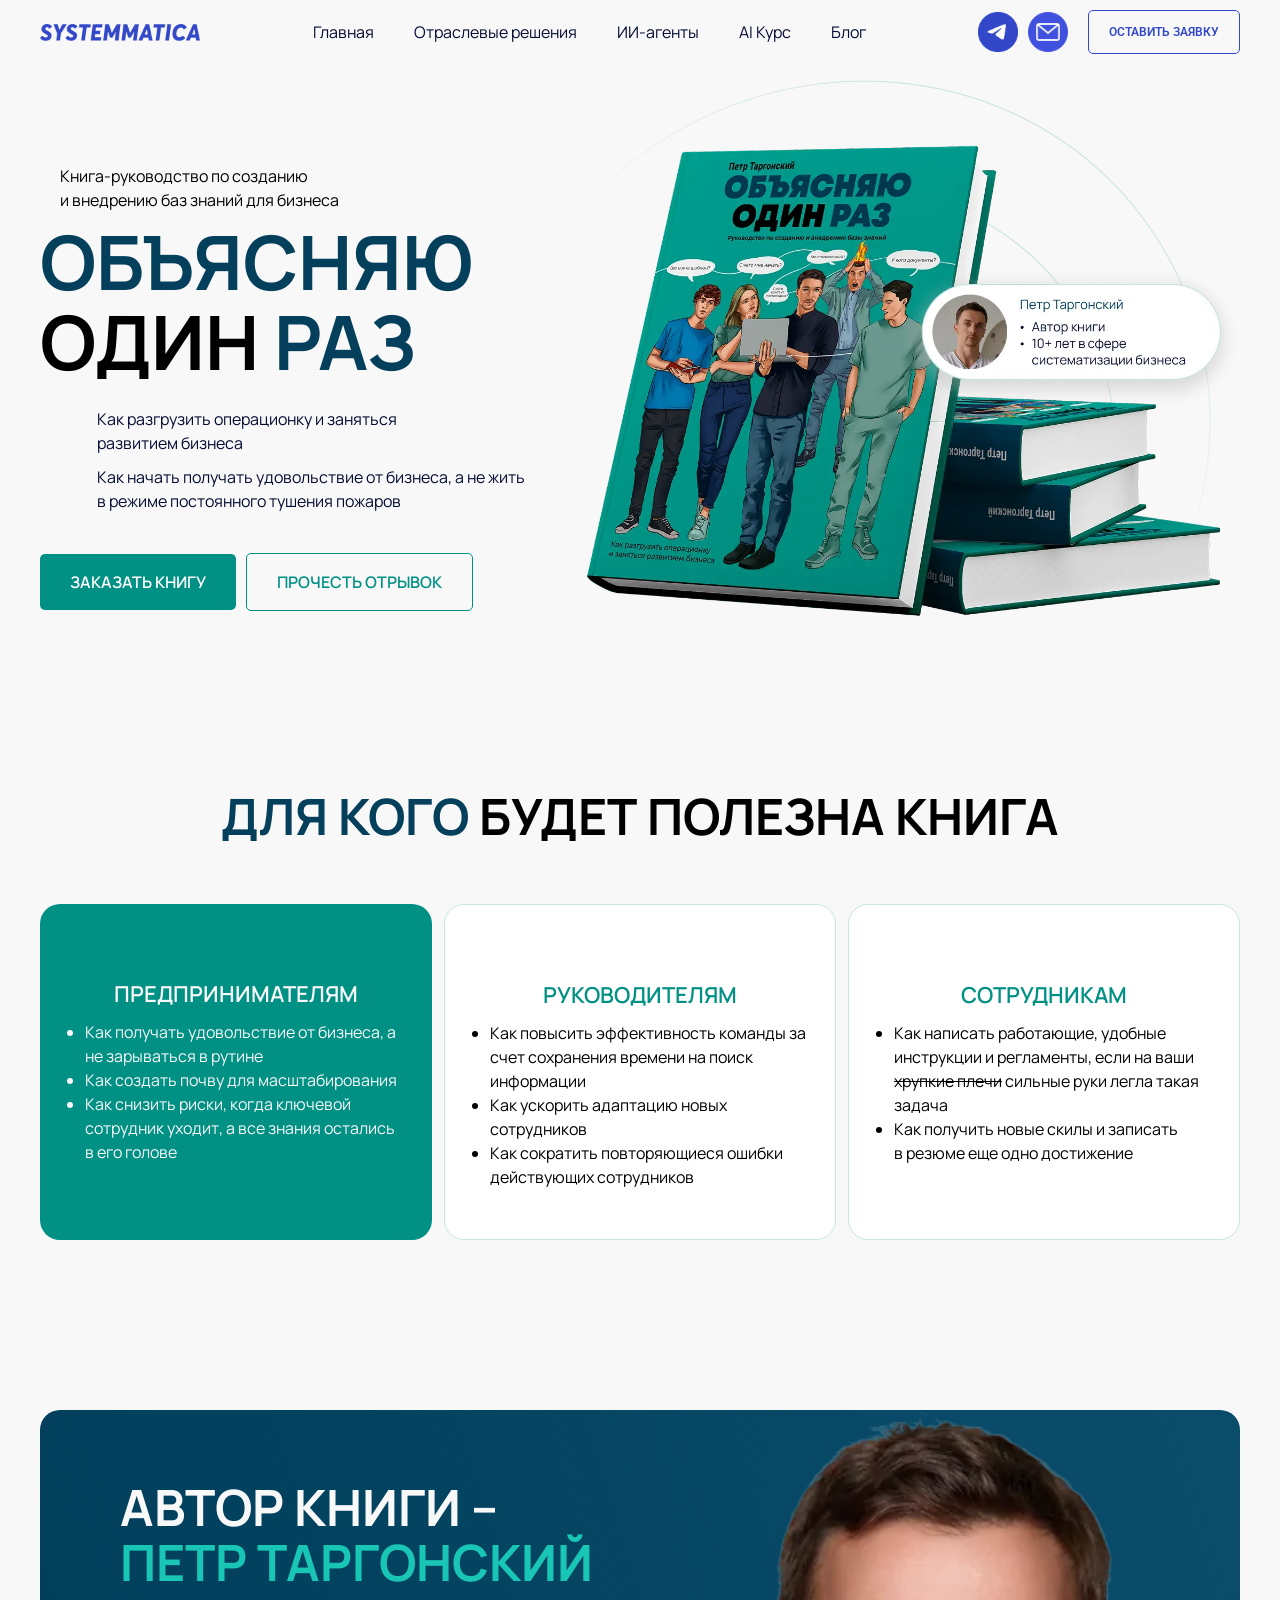
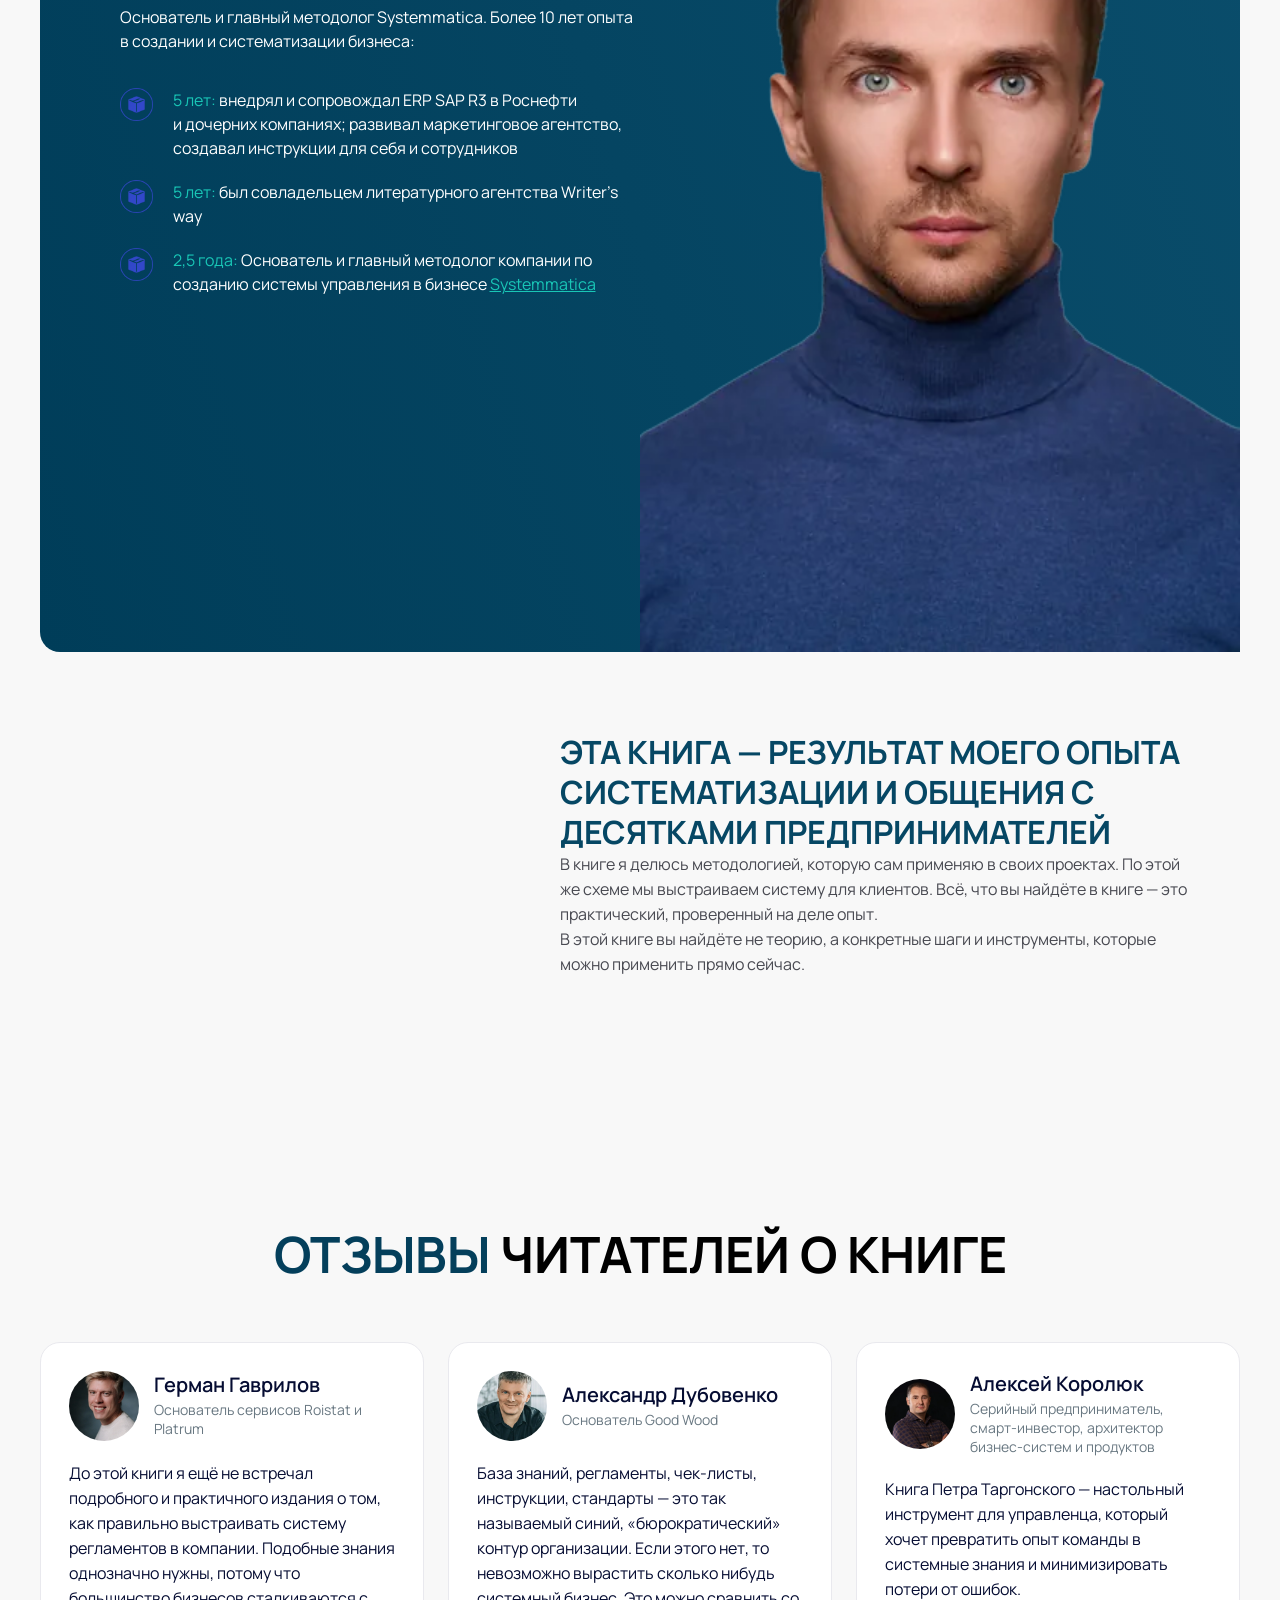
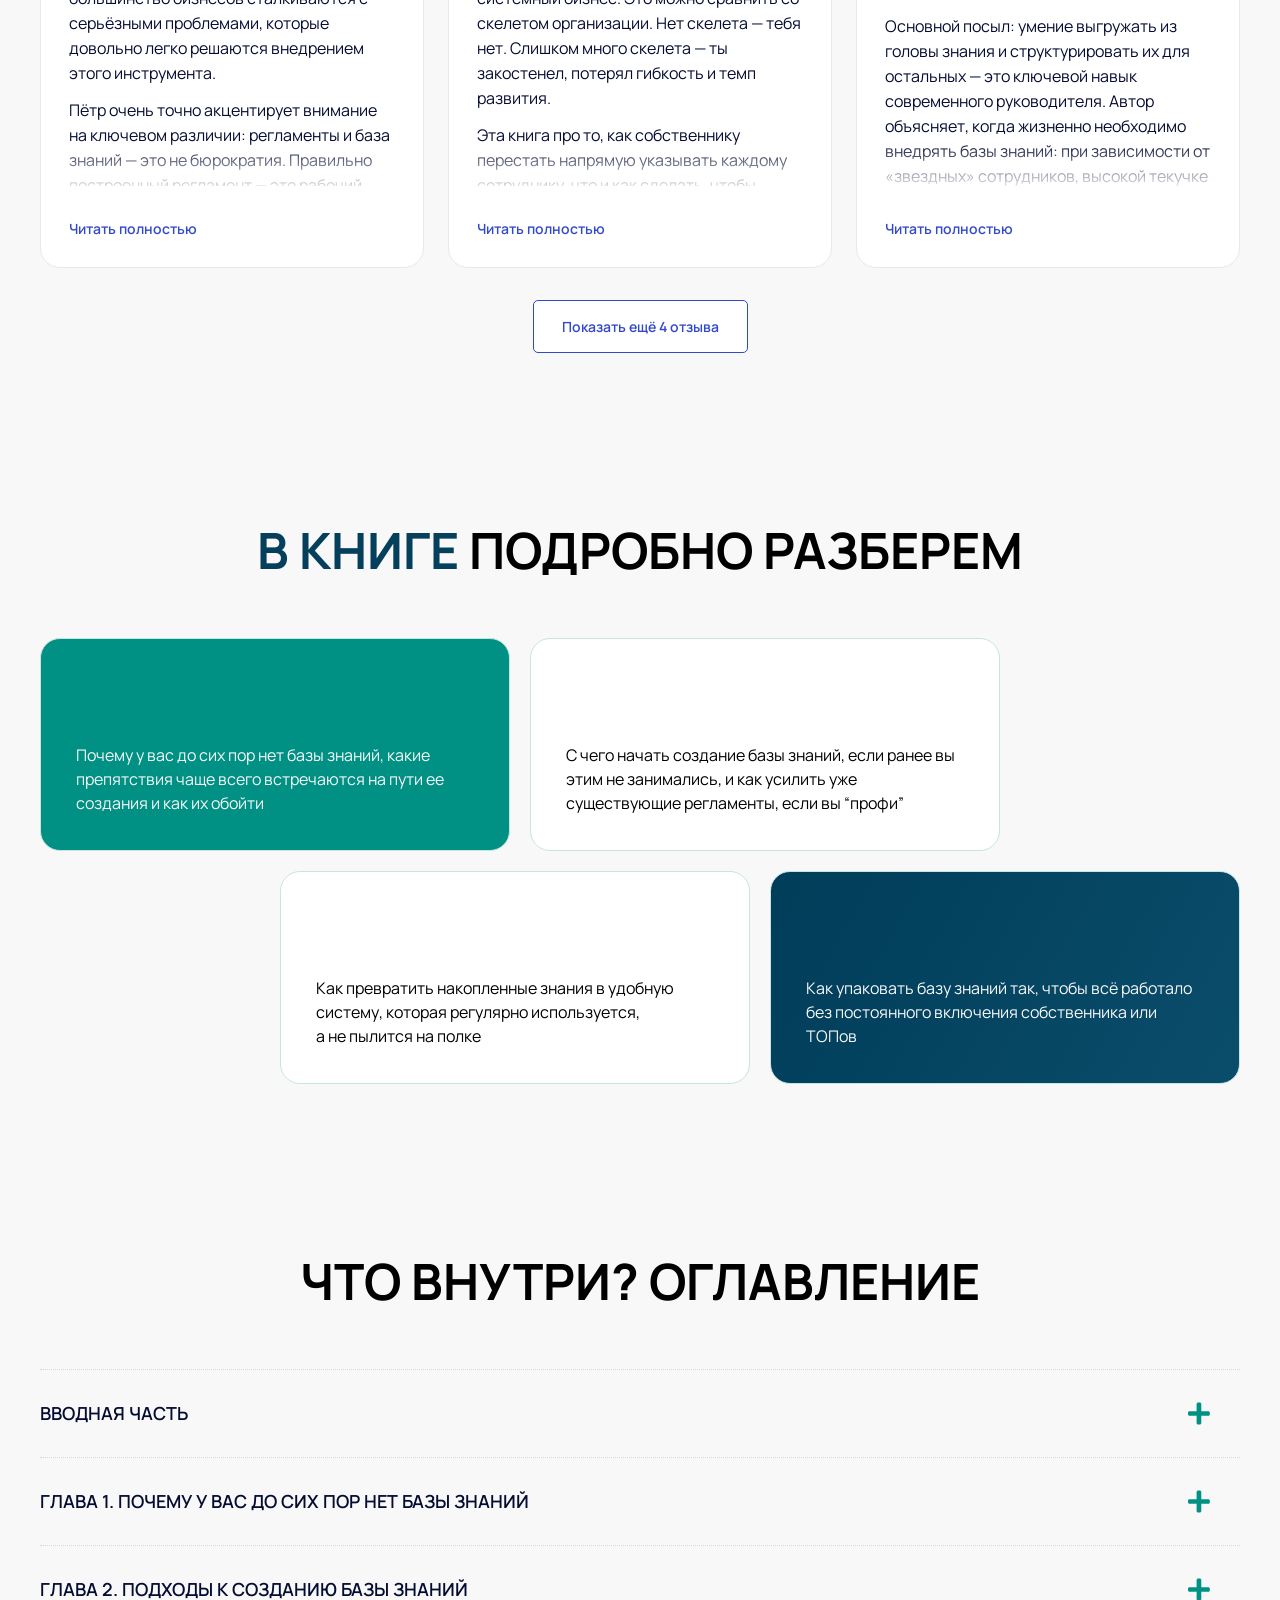
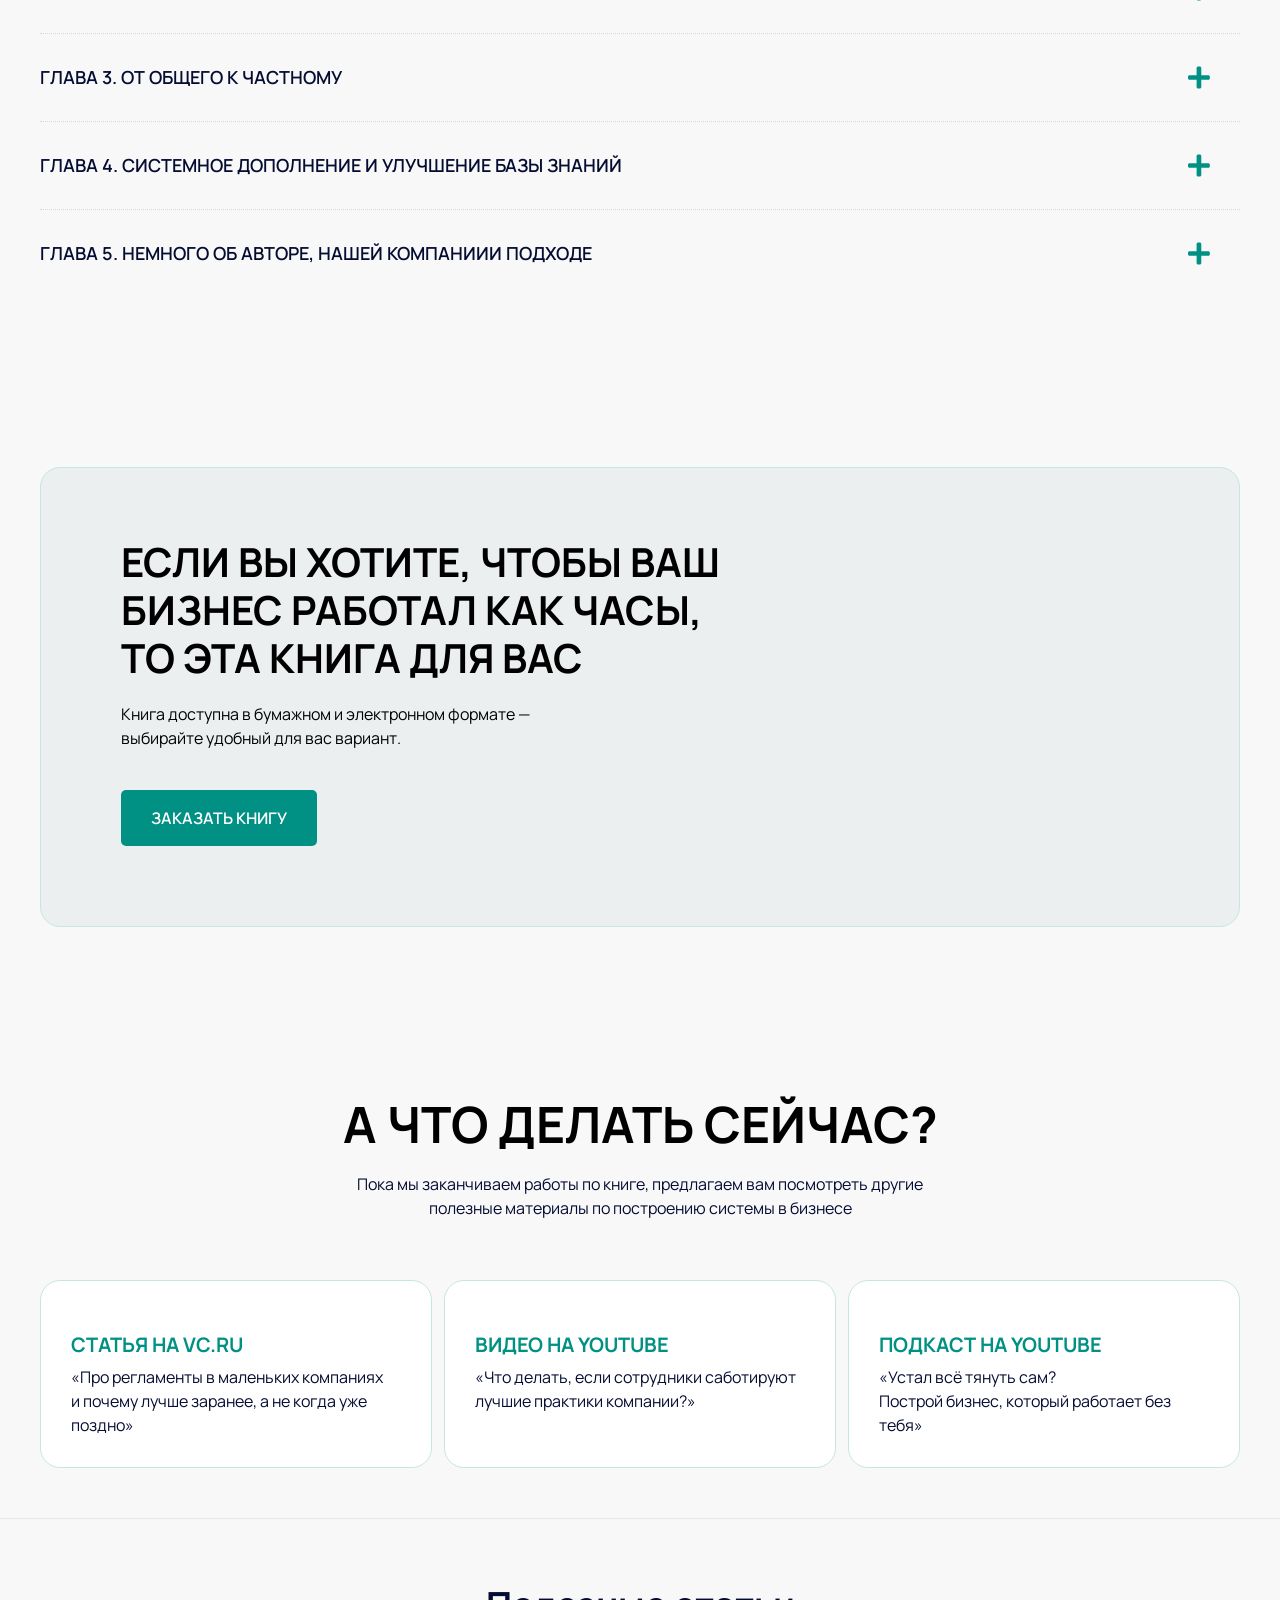
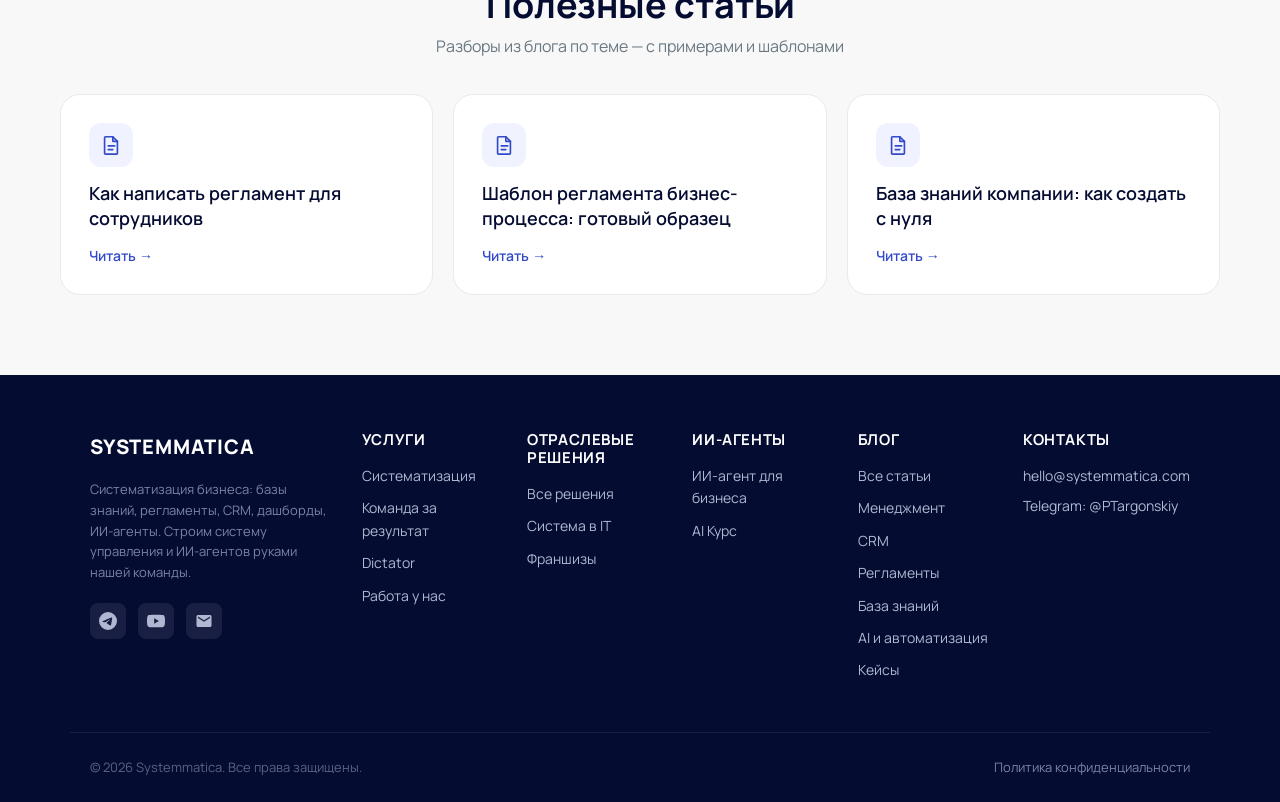
==== commit ee62c299: "Refresh pages from 09.10 live snapshots: new hero, menu, ai-agent, vacancies, book reviews Co-Author" ====
--- a/book/index.html
+++ b/book/index.html
@@ -16,7 +16,7 @@
 <meta property="og:title" content="Книга «Объясняю один раз» — Пётр Таргонский" />
 <meta property="og:description" content="Руководство по созданию баз знаний для бизнеса. Как объяснять сотрудникам один раз и больше не повторяться. Читать онлайн или заказать печатное издание." />
 <meta property="og:url" content="https://systemmatica.com/book/" />
-<meta property="og:site_name" content="Systemmatica - системный бизнес за 2 интервью в неделю" />
+<meta property="og:site_name" content="Systemmatica. Система управления и ИИ-агенты руками нашей команды" />
 <meta property="og:updated_time" content="2026-03-18T14:26:54+03:00" />
 <meta property="og:image" content="/wp-content/uploads/Book.webp" />
 <meta property="og:image:secure_url" content="/wp-content/uploads/Book.webp" />
@@ -32,7 +32,7 @@
 <meta name="twitter:image" content="/wp-content/uploads/Book.webp" />
 <meta name="twitter:label1" content="Время чтения" />
 <meta name="twitter:data1" content="9 минут" />
-<script type="application/ld+json" class="rank-math-schema-pro">{"@context":"https://schema.org","@graph":[{"@type":"Organization","@id":"https://systemmatica.com/#organization","name":"Systemmatica","url":"https://systemmatica.com","logo":{"@type":"ImageObject","@id":"https://systemmatica.com/#logo","url":"https://systemmatica.com/wp-content/uploads/logo.png","contentUrl":"https://systemmatica.com/wp-content/uploads/logo.png","caption":"Systemmatica - \u0441\u0438\u0441\u0442\u0435\u043c\u043d\u044b\u0439 \u0431\u0438\u0437\u043d\u0435\u0441 \u0437\u0430 2 \u0438\u043d\u0442\u0435\u0440\u0432\u044c\u044e \u0432 \u043d\u0435\u0434\u0435\u043b\u044e","inLanguage":"ru-RU","width":"480","height":"51"},"description":"Systemmatica \u2014 \u043f\u043e\u0441\u0442\u0440\u043e\u0438\u043c \u0441\u0438\u0441\u0442\u0435\u043c\u0443 \u0432 \u0431\u0438\u0437\u043d\u0435\u0441\u0435 \u0437\u0430 2 \u0438\u043d\u0442\u0435\u0440\u0432\u044c\u044e \u0432 \u043d\u0435\u0434\u0435\u043b\u044e. \u0411\u0430\u0437\u044b \u0437\u043d\u0430\u043d\u0438\u0439, \u0441\u0438\u0441\u0442\u0435\u043c\u044b \u0443\u0447\u0435\u0442\u0430 \u0438 \u0434\u0430\u0448\u0431\u043e\u0440\u0434\u044b \u0441 \u0430\u043d\u0430\u043b\u0438\u0442\u0438\u043a\u043e\u0439."},{"@type":"WebSite","@id":"https://systemmatica.com/#website","url":"https://systemmatica.com","name":"Systemmatica - \u0441\u0438\u0441\u0442\u0435\u043c\u043d\u044b\u0439 \u0431\u0438\u0437\u043d\u0435\u0441 \u0437\u0430 2 \u0438\u043d\u0442\u0435\u0440\u0432\u044c\u044e \u0432 \u043d\u0435\u0434\u0435\u043b\u044e","alternateName":"Systemmatica","publisher":{"@id":"https://systemmatica.com/#organization"},"inLanguage":"ru-RU"},{"@type":"ImageObject","@id":"https://systemmatica.com/wp-content/uploads/Man.webp","url":"https://systemmatica.com/wp-content/uploads/Man.webp","width":"200","height":"200","inLanguage":"ru-RU"},{"@type":"WebPage","@id":"https://systemmatica.com/book/#webpage","url":"https://systemmatica.com/book/","name":"\u041a\u043d\u0438\u0433\u0430 \u00ab\u041e\u0431\u044a\u044f\u0441\u043d\u044f\u044e \u043e\u0434\u0438\u043d \u0440\u0430\u0437\u00bb \u2014 \u041f\u0451\u0442\u0440 \u0422\u0430\u0440\u0433\u043e\u043d\u0441\u043a\u0438\u0439","datePublished":"2025-12-18T21:03:45+03:00","dateModified":"2026-03-18T14:26:54+03:00","isPartOf":{"@id":"https://systemmatica.com/#website"},"primaryImageOfPage":{"@id":"https://systemmatica.com/wp-content/uploads/Man.webp"},"inLanguage":"ru-RU"},{"@type":"Person","@id":"https://systemmatica.com/author/mashahudorozhadm/","name":"\u041f\u0435\u0442\u0440 \u0422\u0430\u0440\u0433\u043e\u043d\u0441\u043a\u0438\u0439","url":"https://systemmatica.com/author/mashahudorozhadm/","image":{"@type":"ImageObject","@id":"https://secure.gravatar.com/avatar/053fde21516ad2e49b0e16d481a479d54bbfe196598cf6ff1a212eb6d9fe81a0?s=96&amp;d=mm&amp;r=g","url":"https://secure.gravatar.com/avatar/053fde21516ad2e49b0e16d481a479d54bbfe196598cf6ff1a212eb6d9fe81a0?s=96&amp;d=mm&amp;r=g","caption":"\u041f\u0435\u0442\u0440 \u0422\u0430\u0440\u0433\u043e\u043d\u0441\u043a\u0438\u0439","inLanguage":"ru-RU"},"worksFor":{"@id":"https://systemmatica.com/#organization"}},{"@type":"Article","headline":"\u041a\u043d\u0438\u0433\u0430 \u00ab\u041e\u0431\u044a\u044f\u0441\u043d\u044f\u044e \u043e\u0434\u0438\u043d \u0440\u0430\u0437\u00bb \u2014 \u041f\u0451\u0442\u0440 \u0422\u0430\u0440\u0433\u043e\u043d\u0441\u043a\u0438\u0439","datePublished":"2025-12-18T21:03:45+03:00","dateModified":"2026-03-18T14:26:54+03:00","author":{"@id":"https://systemmatica.com/author/mashahudorozhadm/","name":"\u041f\u0435\u0442\u0440 \u0422\u0430\u0440\u0433\u043e\u043d\u0441\u043a\u0438\u0439"},"publisher":{"@id":"https://systemmatica.com/#organization"},"description":"\u0420\u0443\u043a\u043e\u0432\u043e\u0434\u0441\u0442\u0432\u043e \u043f\u043e \u0441\u043e\u0437\u0434\u0430\u043d\u0438\u044e \u0431\u0430\u0437 \u0437\u043d\u0430\u043d\u0438\u0439 \u0434\u043b\u044f \u0431\u0438\u0437\u043d\u0435\u0441\u0430. \u041a\u0430\u043a \u043e\u0431\u044a\u044f\u0441\u043d\u044f\u0442\u044c \u0441\u043e\u0442\u0440\u0443\u0434\u043d\u0438\u043a\u0430\u043c \u043e\u0434\u0438\u043d \u0440\u0430\u0437 \u0438 \u0431\u043e\u043b\u044c\u0448\u0435 \u043d\u0435 \u043f\u043e\u0432\u0442\u043e\u0440\u044f\u0442\u044c\u0441\u044f. \u0427\u0438\u0442\u0430\u0442\u044c \u043e\u043d\u043b\u0430\u0439\u043d \u0438\u043b\u0438 \u0437\u0430\u043a\u0430\u0437\u0430\u0442\u044c \u043f\u0435\u0447\u0430\u0442\u043d\u043e\u0435 \u0438\u0437\u0434\u0430\u043d\u0438\u0435.","name":"\u041a\u043d\u0438\u0433\u0430 \u00ab\u041e\u0431\u044a\u044f\u0441\u043d\u044f\u044e \u043e\u0434\u0438\u043d \u0440\u0430\u0437\u00bb \u2014 \u041f\u0451\u0442\u0440 \u0422\u0430\u0440\u0433\u043e\u043d\u0441\u043a\u0438\u0439","@id":"https://systemmatica.com/book/#richSnippet","isPartOf":{"@id":"https://systemmatica.com/book/#webpage"},"image":{"@id":"https://systemmatica.com/wp-content/uploads/Man.webp"},"inLanguage":"ru-RU","mainEntityOfPage":{"@id":"https://systemmatica.com/book/#webpage"}}]}</script>
+<script type="application/ld+json" class="rank-math-schema-pro">{"@context":"https://schema.org","@graph":[{"@type":"Organization","@id":"https://systemmatica.com/#organization","name":"Systemmatica","url":"https://systemmatica.com","logo":{"@type":"ImageObject","@id":"https://systemmatica.com/#logo","url":"https://systemmatica.com/wp-content/uploads/logo.png","contentUrl":"https://systemmatica.com/wp-content/uploads/logo.png","caption":"Systemmatica. \u0421\u0438\u0441\u0442\u0435\u043c\u0430 \u0443\u043f\u0440\u0430\u0432\u043b\u0435\u043d\u0438\u044f \u0438 \u0418\u0418-\u0430\u0433\u0435\u043d\u0442\u044b \u0440\u0443\u043a\u0430\u043c\u0438 \u043d\u0430\u0448\u0435\u0439 \u043a\u043e\u043c\u0430\u043d\u0434\u044b","inLanguage":"ru-RU","width":"480","height":"51"},"description":"Systemmatica \u2014 \u043f\u043e\u0441\u0442\u0440\u043e\u0438\u043c \u0441\u0438\u0441\u0442\u0435\u043c\u0443 \u0432 \u0431\u0438\u0437\u043d\u0435\u0441\u0435 \u0437\u0430 2 \u0438\u043d\u0442\u0435\u0440\u0432\u044c\u044e \u0432 \u043d\u0435\u0434\u0435\u043b\u044e. \u0411\u0430\u0437\u044b \u0437\u043d\u0430\u043d\u0438\u0439, \u0441\u0438\u0441\u0442\u0435\u043c\u044b \u0443\u0447\u0435\u0442\u0430 \u0438 \u0434\u0430\u0448\u0431\u043e\u0440\u0434\u044b \u0441 \u0430\u043d\u0430\u043b\u0438\u0442\u0438\u043a\u043e\u0439."},{"@type":"WebSite","@id":"https://systemmatica.com/#website","url":"https://systemmatica.com","name":"Systemmatica. \u0421\u0438\u0441\u0442\u0435\u043c\u0430 \u0443\u043f\u0440\u0430\u0432\u043b\u0435\u043d\u0438\u044f \u0438 \u0418\u0418-\u0430\u0433\u0435\u043d\u0442\u044b \u0440\u0443\u043a\u0430\u043c\u0438 \u043d\u0430\u0448\u0435\u0439 \u043a\u043e\u043c\u0430\u043d\u0434\u044b","alternateName":"Systemmatica","publisher":{"@id":"https://systemmatica.com/#organization"},"inLanguage":"ru-RU"},{"@type":"ImageObject","@id":"https://systemmatica.com/wp-content/uploads/Man.webp","url":"https://systemmatica.com/wp-content/uploads/Man.webp","width":"200","height":"200","inLanguage":"ru-RU"},{"@type":"WebPage","@id":"https://systemmatica.com/book/#webpage","url":"https://systemmatica.com/book/","name":"\u041a\u043d\u0438\u0433\u0430 \u00ab\u041e\u0431\u044a\u044f\u0441\u043d\u044f\u044e \u043e\u0434\u0438\u043d \u0440\u0430\u0437\u00bb \u2014 \u041f\u0451\u0442\u0440 \u0422\u0430\u0440\u0433\u043e\u043d\u0441\u043a\u0438\u0439","datePublished":"2025-12-18T21:03:45+03:00","dateModified":"2026-03-18T14:26:54+03:00","isPartOf":{"@id":"https://systemmatica.com/#website"},"primaryImageOfPage":{"@id":"https://systemmatica.com/wp-content/uploads/Man.webp"},"inLanguage":"ru-RU"},{"@type":"Person","@id":"https://systemmatica.com/author/mashahudorozhadm/","name":"\u041f\u0435\u0442\u0440 \u0422\u0430\u0440\u0433\u043e\u043d\u0441\u043a\u0438\u0439","url":"https://systemmatica.com/author/mashahudorozhadm/","image":{"@type":"ImageObject","@id":"https://secure.gravatar.com/avatar/053fde21516ad2e49b0e16d481a479d54bbfe196598cf6ff1a212eb6d9fe81a0?s=96&amp;d=mm&amp;r=g","url":"https://secure.gravatar.com/avatar/053fde21516ad2e49b0e16d481a479d54bbfe196598cf6ff1a212eb6d9fe81a0?s=96&amp;d=mm&amp;r=g","caption":"\u041f\u0435\u0442\u0440 \u0422\u0430\u0440\u0433\u043e\u043d\u0441\u043a\u0438\u0439","inLanguage":"ru-RU"},"worksFor":{"@id":"https://systemmatica.com/#organization"}},{"@type":"Article","headline":"\u041a\u043d\u0438\u0433\u0430 \u00ab\u041e\u0431\u044a\u044f\u0441\u043d\u044f\u044e \u043e\u0434\u0438\u043d \u0440\u0430\u0437\u00bb \u2014 \u041f\u0451\u0442\u0440 \u0422\u0430\u0440\u0433\u043e\u043d\u0441\u043a\u0438\u0439","datePublished":"2025-12-18T21:03:45+03:00","dateModified":"2026-03-18T14:26:54+03:00","author":{"@id":"https://systemmatica.com/author/mashahudorozhadm/","name":"\u041f\u0435\u0442\u0440 \u0422\u0430\u0440\u0433\u043e\u043d\u0441\u043a\u0438\u0439"},"publisher":{"@id":"https://systemmatica.com/#organization"},"description":"\u0420\u0443\u043a\u043e\u0432\u043e\u0434\u0441\u0442\u0432\u043e \u043f\u043e \u0441\u043e\u0437\u0434\u0430\u043d\u0438\u044e \u0431\u0430\u0437 \u0437\u043d\u0430\u043d\u0438\u0439 \u0434\u043b\u044f \u0431\u0438\u0437\u043d\u0435\u0441\u0430. \u041a\u0430\u043a \u043e\u0431\u044a\u044f\u0441\u043d\u044f\u0442\u044c \u0441\u043e\u0442\u0440\u0443\u0434\u043d\u0438\u043a\u0430\u043c \u043e\u0434\u0438\u043d \u0440\u0430\u0437 \u0438 \u0431\u043e\u043b\u044c\u0448\u0435 \u043d\u0435 \u043f\u043e\u0432\u0442\u043e\u0440\u044f\u0442\u044c\u0441\u044f. \u0427\u0438\u0442\u0430\u0442\u044c \u043e\u043d\u043b\u0430\u0439\u043d \u0438\u043b\u0438 \u0437\u0430\u043a\u0430\u0437\u0430\u0442\u044c \u043f\u0435\u0447\u0430\u0442\u043d\u043e\u0435 \u0438\u0437\u0434\u0430\u043d\u0438\u0435.","name":"\u041a\u043d\u0438\u0433\u0430 \u00ab\u041e\u0431\u044a\u044f\u0441\u043d\u044f\u044e \u043e\u0434\u0438\u043d \u0440\u0430\u0437\u00bb \u2014 \u041f\u0451\u0442\u0440 \u0422\u0430\u0440\u0433\u043e\u043d\u0441\u043a\u0438\u0439","@id":"https://systemmatica.com/book/#richSnippet","isPartOf":{"@id":"https://systemmatica.com/book/#webpage"},"image":{"@id":"https://systemmatica.com/wp-content/uploads/Man.webp"},"inLanguage":"ru-RU","mainEntityOfPage":{"@id":"https://systemmatica.com/book/#webpage"}}]}</script>
 <!-- /Rank Math WordPress SEO плагин -->
 
 <link rel='dns-prefetch' href='//stats.wp.com' />
@@ -403,125 +403,163 @@
 				</div>
 		<div class="elementor-element elementor-element-0295ccb e-flex e-con-boxed e-con e-parent" data-id="0295ccb" data-element_type="container" data-e-type="container">
 					<div class="e-con-inner">
-				<div class="elementor-element elementor-element-8a27429 elementor-arrows-yes elementor-pagination-type-bullets elementor-review--has-separator elementor--star-style-star_fontawesome elementor-widget elementor-widget-reviews" data-id="8a27429" data-element_type="widget" data-e-type="widget" data-settings="{&quot;slides_per_view&quot;:&quot;2&quot;,&quot;autoplay_speed&quot;:10000,&quot;show_arrows&quot;:&quot;yes&quot;,&quot;pagination&quot;:&quot;bullets&quot;,&quot;speed&quot;:500,&quot;autoplay&quot;:&quot;yes&quot;,&quot;pause_on_hover&quot;:&quot;yes&quot;,&quot;pause_on_interaction&quot;:&quot;yes&quot;,&quot;space_between&quot;:{&quot;unit&quot;:&quot;px&quot;,&quot;size&quot;:10,&quot;sizes&quot;:[]},&quot;space_between_tablet&quot;:{&quot;unit&quot;:&quot;px&quot;,&quot;size&quot;:10,&quot;sizes&quot;:[]},&quot;space_between_mobile&quot;:{&quot;unit&quot;:&quot;px&quot;,&quot;size&quot;:10,&quot;sizes&quot;:[]}}" data-widget_type="reviews.default">
-										<div class="elementor-main-swiper swiper" role="region" aria-roledescription="carousel" aria-label="Slides">
-				<div class="swiper-wrapper">
-											<div class="swiper-slide" role="group" aria-roledescription="slide">
-									<div class="elementor-testimonial elementor-repeater-item-db557ee">
-							<div class="elementor-testimonial__header">
-											<div class="elementor-testimonial__image">
-							<img decoding="async" src="/wp-content/uploads/noroot-3.webp" alt="Герман Гаврилов">
-													</div>
-										<cite class="elementor-testimonial__cite"><span class="elementor-testimonial__name">Герман Гаврилов</span><span class="elementor-testimonial__title">Основатель сервисов Roistat и Platrum</span></cite>					<div class="elementor-testimonial__icon elementor-icon elementor-icon-" aria-label="Read More"></div>				</div>
-										<div class="elementor-testimonial__content">
-					<div class="elementor-testimonial__text">
-						До этой книги я ещё не встречал подробного и практичного издания о том, как правильно выстраивать систему регламентов в компании. Подобные знания однозначно нужны, потому что большинство бизнесов сталкиваются с серьёзными проблемами, которые довольно легко решаются внедрением этого инструмента.
-
-Пётр очень точно акцентирует внимание на ключевом различии: регламенты и база знаний — это не бюрократия. Правильно построенный регламент — это рабочий инструмент, который помогает бизнесу расти и развиваться, а сотрудникам — понимать, что от них хотят, и выполнять работу быстро и качественно. В книге подробно разобрано, как создавать такие регламенты, чтобы они не превращались в формальность «ради галочки», а реально работали на компанию и её людей.
-
-Мне близка мысль о том, что уровень внедрения базы знаний зависит от самой компании: где-то нужно строить процессы жёстко и детально, а где-то можно быть гибче. Пётр подчёркивает, что важно сохранять здравый смысл: не перегибать, а выстраивать систему под реальные задачи бизнеса.
-
-Книга погружает в тему настолько глубоко, что после прочтения вы точно начнёте иначе смотреть на управленческие процессы и получите пошаговый план, как действовать дальше. Регламент здесь предстаёт не как ограничение, а как эффективный инструмент для упрощения работы, повышения качества сервиса и подготовки компании к масштабированию или продаже.
-
-Желаю каждому читателю внедрять полученные знания правильно, чтобы регламенты помогали, а не мешали, и чтобы здравый смысл всегда оставался главным ориентиром. Успехов вам в построении системного и эффективного бизнеса!					</div>
-				</div>
-					</div>
-								</div>
-											<div class="swiper-slide" role="group" aria-roledescription="slide">
-									<div class="elementor-testimonial elementor-repeater-item-76df935">
-							<div class="elementor-testimonial__header">
-											<div class="elementor-testimonial__image">
-							<img decoding="async" src="/wp-content/uploads/noroot-2.webp" alt="Александр Дубовенко">
-													</div>
-										<cite class="elementor-testimonial__cite"><span class="elementor-testimonial__name">Александр Дубовенко</span><span class="elementor-testimonial__title">Основатель Good Wood</span></cite>					<div class="elementor-testimonial__icon elementor-icon elementor-icon-" aria-label="Read More"></div>				</div>
-										<div class="elementor-testimonial__content">
-					<div class="elementor-testimonial__text">
-						База знаний, регламенты, чек-листы, инструкции, стандарты — это так называемый синий, «бюрократический» контур организации. Если этого нет, то невозможно вырастить сколько нибудь системный бизнес. Это можно сравнить со скелетом организации. Нет скелета — тебя нет. Слишком много скелета — ты закостенел, потерял гибкость и темп развития.
-
-Эта книга про то, как собственнику перестать напрямую указывать каждому сотруднику, что и как сделать, чтобы операционка все-таки пошла на автопилоте. Для этого нужно, чтобы каждый новый сотрудник имел возможность быстро адаптироваться, а старички не забывали стандарты.
-
-Многие подумают: «А зачем нам база знаний, если у нас есть ИИ». Я вам скажу необычную мысль — для ИИ регламенты нужны не меньше чем для человека. Приведу конкретный пример. Так как мы продаем премиальный продукт (строительство домов), то у нас нет четких скриптов для менеджеров. Но есть некие базовые установки. Менеджер должен выяснить 3 вещи: есть ли у клиента земельный участок и где он; есть ли понимание о цене стройки; есть ли желание строить дом в ближайшее время. Это и есть база знаний. Это и есть регламент! И если раньше РОП отслушивал звонки менеджеров, то теперь это делает ИИ. Только И И нужно объяснить, что нужно слушать в звонке и этот самый регламент помогает понять, правильно ли менеджер совершал звонок.
-
-В книге очень подробно описывается алгоритм построения базы знаний в компании от практика. Даны очень полезные примеры и лайфхаки. Она очень практична. В ней не просто описано «Нужно делать ТАК». А описывается, как договориться с сотрудниками, какие могут быть возражения, какие основные ошибки, как это сделать постепенно, без выделения неадекватных ресурсов. Мне очень жаль, что у меня не было такой книги, когда мы занимались масштабированием и систематизацией. Мне бы эта книга очень помогла. Но теперь, дорогие читатели, вам повезло и вы сможете пройти этот путь намного проще и быстрее.					</div>
-				</div>
-					</div>
-								</div>
-											<div class="swiper-slide" role="group" aria-roledescription="slide">
-									<div class="elementor-testimonial elementor-repeater-item-3fc6572">
-							<div class="elementor-testimonial__header">
-											<div class="elementor-testimonial__image">
-							<img decoding="async" src="/wp-content/uploads/noroot-1.webp" alt="Алексей Королюк">
-													</div>
-										<cite class="elementor-testimonial__cite"><span class="elementor-testimonial__name">Алексей Королюк</span><span class="elementor-testimonial__title">Серийный предприниматель, смарт-инвестор, архитектор бизнес-систем и продуктов</span></cite>					<div class="elementor-testimonial__icon elementor-icon elementor-icon-" aria-label="Read More"></div>				</div>
-										<div class="elementor-testimonial__content">
-					<div class="elementor-testimonial__text">
-						Книга Петра Таргонского — настольный инструмент для управленца, который хочет превратить опыт команды в системные знания и минимизировать потери от ошибок.
-
-Основной посыл: умение выгружать из головы знания и структурировать их для остальных — это ключевой навык современного руководителя. Автор объясняет, когда жизненно необходимо внедрять базы знаний: при зависимости от «звездных» сотрудников, высокой текучке кадров, ошибках и потерях клиентов. Приоритеты внедрения — отдел продаж, проблемные процессы, узкие места с высокой ротацией. Книга раскрывает два способа построения системы: реагировать на проблемы или структурировать знания заранее.
-
-Практические советы — видеоинструкции для новичков, шаблоны клиентских сообщений, микролернинг и обязательные тесты. Один предотвращённый сбой — уже окупаемость всей системы. Рекомендую прочитать каждому руководителю.					</div>
-				</div>
-					</div>
-								</div>
-											<div class="swiper-slide" role="group" aria-roledescription="slide">
-									<div class="elementor-testimonial elementor-repeater-item-6a606ea">
-							<div class="elementor-testimonial__header">
-											<div class="elementor-testimonial__image">
-							<img decoding="async" src="/wp-content/uploads/noroot.png" alt="Салтанат Аймагамбетова">
-													</div>
-										<cite class="elementor-testimonial__cite"><span class="elementor-testimonial__name">Салтанат Аймагамбетова</span><span class="elementor-testimonial__title">Владелец строительного бизнеса в Казахстане</span></cite>					<div class="elementor-testimonial__icon elementor-icon elementor-icon-" aria-label="Read More"></div>				</div>
-										<div class="elementor-testimonial__content">
-					<div class="elementor-testimonial__text">
-						Многие предприниматели не думают о стратегии и масштабе — они просто хотят, чтобы всё было понятно, чтобы жизнь перестала быть адом из-за проблем в бизнесе, вечной тревоги и вопроса: «Что, б**дь, я делаю не так?». Книга даёт понимание, что регламенты помогут разобраться, что приносит результат, а на что не стоит тратить ресурсы и внимание.
-
-Также автор хорошо объясняет, что регламенты — это важная часть эффективного управления. Когда не знаешь, как управлять, начинаешь дружить с сотрудниками, а потом не можешь требовать от них выполнения обязанностей. Злишься, что они безынициативные. Прописанные правила в базе знаний помогут избежать таких ситуаций, и вести бизнес станет легче и приятнее.					</div>
-				</div>
-					</div>
-								</div>
-											<div class="swiper-slide" role="group" aria-roledescription="slide">
-									<div class="elementor-testimonial elementor-repeater-item-c653f8c">
-							<div class="elementor-testimonial__header">
-										<cite class="elementor-testimonial__cite"><span class="elementor-testimonial__name">Екатерина Ермолина</span><span class="elementor-testimonial__title">Владелец микропредприятия по поставке медицинского оборудования</span></cite>					<div class="elementor-testimonial__icon elementor-icon elementor-icon-" aria-label="Read More"></div>				</div>
-										<div class="elementor-testimonial__content">
-					<div class="elementor-testimonial__text">
-						Я и раньше задумывалась о важности систематизации, но, будучи «зажигалочкой», не подходила к этому вопросу структурно. Теперь, после прочтения книги, у меня появилось чёткое понимание, как решить эту проблему. Автор рассказывает о новом формате регламентов — написанных «нормальным человеческим языком», для которых не нужен переводчик с «птичьего».
-
-Подача материала живая, динамичная, с юмором. Создаётся ощущение, будто общаешься с другом, который разбирается в бизнес-системах и при этом сам является такой же «зажигалочка», как и те, о ком пишет. Но «зажигалочка», которая умеет всё структурировать. Настоящий «маньяк-систематизатор» — в хорошем смысле.					</div>
-				</div>
-					</div>
-								</div>
-											<div class="swiper-slide" role="group" aria-roledescription="slide">
-									<div class="elementor-testimonial elementor-repeater-item-329c557">
-							<div class="elementor-testimonial__header">
-										<cite class="elementor-testimonial__cite"><span class="elementor-testimonial__name">Алексей Аберемко</span><span class="elementor-testimonial__title">Читатель</span></cite>					<div class="elementor-testimonial__icon elementor-icon elementor-icon-" aria-label="Read More"></div>				</div>
-										<div class="elementor-testimonial__content">
-					<div class="elementor-testimonial__text">
-						Идея книги не просто полезная, а жизненно необходимая в современном бизнесе — причём в самых разных направлениях и масштабах предпринимательской деятельности. Автору не нужно ничего никому доказывать. Текст воспринимается не как набор теоретических постулатов или пересказ чужих мыслей, а как помощь от крутого профессионала, который делится многолетними наработками с теми, кому это действительно нужно. Причём не только в теории, но и на практике.
-
-В целом книга читается очень легко и не похожа на художественное произведение или рекламный продукт. Скорее, это настольный рабочий инструмент предпринимателя. Инструкции даются пошагово, с выделением ключевых этапов.					</div>
-				</div>
-					</div>
-								</div>
-											<div class="swiper-slide" role="group" aria-roledescription="slide">
-									<div class="elementor-testimonial elementor-repeater-item-d80a6f5">
-							<div class="elementor-testimonial__header">
-										<cite class="elementor-testimonial__cite"><span class="elementor-testimonial__name">Александр Фидловский</span><span class="elementor-testimonial__title">Читатель</span></cite>					<div class="elementor-testimonial__icon elementor-icon elementor-icon-" aria-label="Read More"></div>				</div>
-										<div class="elementor-testimonial__content">
-					<div class="elementor-testimonial__text">
-						С первых страниц становится очевидно: автор не просто излагает материал, а живёт им. Это подтверждают его примеры из личного опыта — даже в быту он использует регламенты и инструкции. Чувствуется, что автор — настоящий фанат систематизации.
-
-Кроме того, вдохновляет его способность увлечься такой, казалось бы, «скучной» темой и построить на ней бизнес. Это особенно ценно для предпринимателей, которые постоянно в поиске новых идей и им некогда заниматься рутиной. Практическая польза видна сразу: автор предлагает решение актуальной проблемы, которую все видят, но не знают, как подступиться.					</div>
-				</div>
-					</div>
-								</div>
-									</div>
-															<div class="elementor-swiper-button elementor-swiper-button-prev" role="button" tabindex="0" aria-label="Previous">
-							<svg aria-hidden="true" class="e-font-icon-svg e-eicon-chevron-left" viewBox="0 0 1000 1000" xmlns="http://www.w3.org/2000/svg"><path d="M646 125C629 125 613 133 604 142L308 442C296 454 292 471 292 487 292 504 296 521 308 533L604 854C617 867 629 875 646 875 663 875 679 871 692 858 704 846 713 829 713 812 713 796 708 779 692 767L438 487 692 225C700 217 708 204 708 187 708 171 704 154 692 142 675 129 663 125 646 125Z"></path></svg>						</div>
-						<div class="elementor-swiper-button elementor-swiper-button-next" role="button" tabindex="0" aria-label="Next">
-							<svg aria-hidden="true" class="e-font-icon-svg e-eicon-chevron-right" viewBox="0 0 1000 1000" xmlns="http://www.w3.org/2000/svg"><path d="M696 533C708 521 713 504 713 487 713 471 708 454 696 446L400 146C388 133 375 125 354 125 338 125 325 129 313 142 300 154 292 171 292 187 292 204 296 221 308 233L563 492 304 771C292 783 288 800 288 817 288 833 296 850 308 863 321 871 338 875 354 875 371 875 388 867 400 854L696 533Z"></path></svg>						</div>
-																<div class="swiper-pagination"></div>
-												</div>
-								</div>
+				<div class="elementor-element elementor-element-8a27429 elementor-widget elementor-widget-html" data-id="8a27429" data-element_type="widget" data-widget_type="html.default"><style>.elementor-element-0295ccb{--content-width:100%}.elementor-element-0295ccb>.e-con-inner{max-width:100%}</style><style>.elementor-element-8a27429{width:100%;}.sm-reviews{max-width:1440px;margin:0 auto;padding:0 20px;font-family:"Manrope",sans-serif;}
+.sm-reviews__grid{display:grid;grid-template-columns:repeat(3,1fr);gap:24px;align-items:stretch;}
+.sm-review{display:flex;flex-direction:column;background:#fff;border:1px solid #E9E9EE;border-radius:20px;padding:28px;cursor:pointer;transition:border-color .15s ease,box-shadow .15s ease;}
+.sm-review:hover{border-color:#C9CEE8;box-shadow:0 8px 24px rgba(5,12,50,.07);}
+.sm-review[hidden]{display:none;}
+.sm-review__head{display:flex;align-items:center;gap:15px;margin-bottom:20px;}
+.sm-review__avatar{flex:0 0 70px;width:70px;height:70px;border-radius:50%;overflow:hidden;background:#EDF3F5;display:flex;align-items:center;justify-content:center;}
+.sm-review__avatar img{width:100%;height:100%;object-fit:cover;display:block;}
+.sm-review__initials{font-size:22px;font-weight:600;color:#043F5B;letter-spacing:.5px;}
+.sm-review__who{min-width:0;}
+.sm-review__name{display:block;font-size:20px;font-weight:600;line-height:1.25;color:#050C32;}
+.sm-review__role{display:block;margin-top:4px;font-size:14px;font-weight:400;line-height:1.35;color:#697882;}
+.sm-review__body{position:relative;flex:1 1 auto;}
+.sm-review__text{max-height:325px;overflow:hidden;font-size:16px;font-weight:400;line-height:25px;color:#050C32;}
+.sm-review__text p{margin:0 0 12px;}
+.sm-review__text p:last-child{margin-bottom:0;}
+.sm-review__body::after{content:"";position:absolute;left:0;right:0;bottom:0;height:60px;background:linear-gradient(180deg,rgba(255,255,255,0) 0%,#fff 85%);pointer-events:none;}
+.sm-review.is-full .sm-review__body::after{display:none;}
+.sm-review__toggle{display:none;align-self:flex-start;margin-top:16px;padding:0;border:0;background:none;font-family:inherit;font-size:14px;font-weight:600;color:#3249CA;cursor:pointer;}
+.sm-review__toggle:hover{color:#1F31A0;}
+.sm-review.has-toggle .sm-review__toggle{display:block;}
+.sm-reviews__more{display:block;margin:32px auto 0;padding:15px 28px;border:1px solid #3249CA;border-radius:5px;background:#fff;font-family:inherit;font-size:14px;font-weight:600;color:#3249CA;cursor:pointer;}
+.sm-reviews__more:hover{background:#3249CA;color:#fff;}
+.sm-reviews__more[hidden]{display:none;}
+.sm-modal{position:fixed;inset:0;z-index:100000;display:none;font-family:"Manrope",sans-serif;}
+.sm-modal.is-open{display:flex;align-items:center;justify-content:center;padding:40px 20px;}
+.sm-modal__backdrop{position:absolute;inset:0;background:rgba(5,12,50,.55);}
+.sm-modal__panel{position:relative;display:flex;flex-direction:column;width:100%;max-width:780px;max-height:86vh;background:#fff;border-radius:20px;box-shadow:0 24px 60px rgba(5,12,50,.28);}
+.sm-modal__panel:focus{outline:none;}
+.sm-modal__close{position:absolute;top:18px;right:18px;width:36px;height:36px;padding:0;border:0;border-radius:50%;background:#F1F1F5;color:#050C32;font-size:20px;line-height:36px;cursor:pointer;}
+.sm-modal__close:hover{background:#E3E3EA;}
+.sm-modal__head{display:flex;align-items:center;gap:15px;padding:32px 64px 20px 40px;border-bottom:1px solid #E9E9EE;}
+.sm-modal__body{flex:1 1 auto;overflow-y:auto;padding:24px 40px;font-size:16px;line-height:26px;color:#050C32;-webkit-overflow-scrolling:touch;}
+.sm-modal__body p{margin:0 0 14px;}
+.sm-modal__body p:last-child{margin-bottom:0;}
+.sm-modal__nav{display:flex;align-items:center;justify-content:space-between;gap:12px;padding:16px 40px 24px;border-top:1px solid #E9E9EE;}
+.sm-modal__counter{font-size:14px;color:#697882;white-space:nowrap;}
+.sm-modal__arrow{padding:10px 18px;border:1px solid #3249CA;border-radius:5px;background:#fff;font-family:inherit;font-size:14px;font-weight:600;color:#3249CA;cursor:pointer;}
+.sm-modal__arrow:hover{background:#3249CA;color:#fff;}
+body.sm-modal-open{overflow:hidden;}
+@media (max-width:1024px){.sm-reviews__grid{grid-template-columns:repeat(2,1fr);}}
+@media (max-width:767px){
+.sm-reviews{padding:0 10px;}
+.sm-reviews__grid{grid-template-columns:1fr;gap:16px;}
+.sm-review{padding:20px;}
+.sm-review__name{font-size:18px;}
+.sm-review__text{font-size:15px;line-height:23px;max-height:230px;}
+.sm-modal.is-open{padding:12px;}
+.sm-modal__panel{max-height:92vh;}
+.sm-modal__head{padding:24px 56px 16px 20px;}
+.sm-modal__body{padding:18px 20px;font-size:15px;line-height:24px;}
+.sm-modal__nav{padding:12px 20px 18px;}
+.sm-modal__arrow{padding:10px 18px;font-size:16px;}
+.sm-modal__arrow-txt{display:none;}
+.sm-modal__counter{font-size:13px;}
+}</style><div class="sm-reviews"><div class="sm-reviews__grid"><article class="sm-review"><div class="sm-review__head"><div class="sm-review__avatar"><img src="/wp-content/uploads/noroot-3.webp" alt="Герман Гаврилов" loading="lazy" width="70" height="70"></div><div class="sm-review__who"><span class="sm-review__name">Герман Гаврилов</span><span class="sm-review__role">Основатель сервисов Roistat и Platrum</span></div></div><div class="sm-review__body"><div class="sm-review__text"><p>До этой книги я ещё не встречал подробного и практичного издания о том, как правильно выстраивать систему регламентов в компании. Подобные знания однозначно нужны, потому что большинство бизнесов сталкиваются с серьёзными проблемами, которые довольно легко решаются внедрением этого инструмента.</p><p>Пётр очень точно акцентирует внимание на ключевом различии: регламенты и база знаний — это не бюрократия. Правильно построенный регламент — это рабочий инструмент, который помогает бизнесу расти и развиваться, а сотрудникам — понимать, что от них хотят, и выполнять работу быстро и качественно. В книге подробно разобрано, как создавать такие регламенты, чтобы они не превращались в формальность «ради галочки», а реально работали на компанию и её людей.</p><p>Мне близка мысль о том, что уровень внедрения базы знаний зависит от самой компании: где-то нужно строить процессы жёстко и детально, а где-то можно быть гибче. Пётр подчёркивает, что важно сохранять здравый смысл: не перегибать, а выстраивать систему под реальные задачи бизнеса.</p><p>Книга погружает в тему настолько глубоко, что после прочтения вы точно начнёте иначе смотреть на управленческие процессы и получите пошаговый план, как действовать дальше. Регламент здесь предстаёт не как ограничение, а как эффективный инструмент для упрощения работы, повышения качества сервиса и подготовки компании к масштабированию или продаже.</p><p>Желаю каждому читателю внедрять полученные знания правильно, чтобы регламенты помогали, а не мешали, и чтобы здравый смысл всегда оставался главным ориентиром. Успехов вам в построении системного и эффективного бизнеса!</p></div></div><button type="button" class="sm-review__toggle">Читать полностью</button></article><article class="sm-review"><div class="sm-review__head"><div class="sm-review__avatar"><img src="/wp-content/uploads/noroot-2.webp" alt="Александр Дубовенко" loading="lazy" width="70" height="70"></div><div class="sm-review__who"><span class="sm-review__name">Александр Дубовенко</span><span class="sm-review__role">Основатель Good Wood</span></div></div><div class="sm-review__body"><div class="sm-review__text"><p>База знаний, регламенты, чек-листы, инструкции, стандарты — это так называемый синий, «бюрократический» контур организации. Если этого нет, то невозможно вырастить сколько нибудь системный бизнес. Это можно сравнить со скелетом организации. Нет скелета — тебя нет. Слишком много скелета — ты закостенел, потерял гибкость и темп развития.</p><p>Эта книга про то, как собственнику перестать напрямую указывать каждому сотруднику, что и как сделать, чтобы операционка все-таки пошла на автопилоте. Для этого нужно, чтобы каждый новый сотрудник имел возможность быстро адаптироваться, а старички не забывали стандарты.</p><p>Многие подумают: «А зачем нам база знаний, если у нас есть ИИ». Я вам скажу необычную мысль — для ИИ регламенты нужны не меньше чем для человека. Приведу конкретный пример. Так как мы продаем премиальный продукт (строительство домов), то у нас нет четких скриптов для менеджеров. Но есть некие базовые установки. Менеджер должен выяснить 3 вещи: есть ли у клиента земельный участок и где он; есть ли понимание о цене стройки; есть ли желание строить дом в ближайшее время. Это и есть база знаний. Это и есть регламент! И если раньше РОП отслушивал звонки менеджеров, то теперь это делает ИИ. Только И И нужно объяснить, что нужно слушать в звонке и этот самый регламент помогает понять, правильно ли менеджер совершал звонок.</p><p>В книге очень подробно описывается алгоритм построения базы знаний в компании от практика. Даны очень полезные примеры и лайфхаки. Она очень практична. В ней не просто описано «Нужно делать ТАК». А описывается, как договориться с сотрудниками, какие могут быть возражения, какие основные ошибки, как это сделать постепенно, без выделения неадекватных ресурсов. Мне очень жаль, что у меня не было такой книги, когда мы занимались масштабированием и систематизацией. Мне бы эта книга очень помогла. Но теперь, дорогие читатели, вам повезло и вы сможете пройти этот путь намного проще и быстрее.</p></div></div><button type="button" class="sm-review__toggle">Читать полностью</button></article><article class="sm-review"><div class="sm-review__head"><div class="sm-review__avatar"><img src="/wp-content/uploads/noroot-1.webp" alt="Алексей Королюк" loading="lazy" width="70" height="70"></div><div class="sm-review__who"><span class="sm-review__name">Алексей Королюк</span><span class="sm-review__role">Серийный предприниматель, смарт-инвестор, архитектор бизнес-систем и продуктов</span></div></div><div class="sm-review__body"><div class="sm-review__text"><p>Книга Петра Таргонского — настольный инструмент для управленца, который хочет превратить опыт команды в системные знания и минимизировать потери от ошибок.</p><p>Основной посыл: умение выгружать из головы знания и структурировать их для остальных — это ключевой навык современного руководителя. Автор объясняет, когда жизненно необходимо внедрять базы знаний: при зависимости от «звездных» сотрудников, высокой текучке кадров, ошибках и потерях клиентов. Приоритеты внедрения — отдел продаж, проблемные процессы, узкие места с высокой ротацией. Книга раскрывает два способа построения системы: реагировать на проблемы или структурировать знания заранее.</p><p>Практические советы — видеоинструкции для новичков, шаблоны клиентских сообщений, микролернинг и обязательные тесты. Один предотвращённый сбой — уже окупаемость всей системы. Рекомендую прочитать каждому руководителю.</p></div></div><button type="button" class="sm-review__toggle">Читать полностью</button></article><article class="sm-review" hidden><div class="sm-review__head"><div class="sm-review__avatar"><img src="/wp-content/uploads/noroot.webp" alt="Салтанат Аймагамбетова" loading="lazy" width="70" height="70"></div><div class="sm-review__who"><span class="sm-review__name">Салтанат Аймагамбетова</span><span class="sm-review__role">Владелец строительного бизнеса в Казахстане</span></div></div><div class="sm-review__body"><div class="sm-review__text"><p>Многие предприниматели не думают о стратегии и масштабе — они просто хотят, чтобы всё было понятно, чтобы жизнь перестала быть адом из-за проблем в бизнесе, вечной тревоги и вопроса: «Что, б**дь, я делаю не так?». Книга даёт понимание, что регламенты помогут разобраться, что приносит результат, а на что не стоит тратить ресурсы и внимание.</p><p>Также автор хорошо объясняет, что регламенты — это важная часть эффективного управления. Когда не знаешь, как управлять, начинаешь дружить с сотрудниками, а потом не можешь требовать от них выполнения обязанностей. Злишься, что они безынициативные. Прописанные правила в базе знаний помогут избежать таких ситуаций, и вести бизнес станет легче и приятнее.</p></div></div><button type="button" class="sm-review__toggle">Читать полностью</button></article><article class="sm-review" hidden><div class="sm-review__head"><div class="sm-review__avatar"><span class="sm-review__initials">ЕЕ</span></div><div class="sm-review__who"><span class="sm-review__name">Екатерина Ермолина</span><span class="sm-review__role">Владелец микропредприятия по поставке медицинского оборудования</span></div></div><div class="sm-review__body"><div class="sm-review__text"><p>Я и раньше задумывалась о важности систематизации, но, будучи «зажигалочкой», не подходила к этому вопросу структурно. Теперь, после прочтения книги, у меня появилось чёткое понимание, как решить эту проблему. Автор рассказывает о новом формате регламентов — написанных «нормальным человеческим языком», для которых не нужен переводчик с «птичьего».</p><p>Подача материала живая, динамичная, с юмором. Создаётся ощущение, будто общаешься с другом, который разбирается в бизнес-системах и при этом сам является такой же «зажигалочка», как и те, о ком пишет. Но «зажигалочка», которая умеет всё структурировать. Настоящий «маньяк-систематизатор» — в хорошем смысле.</p></div></div><button type="button" class="sm-review__toggle">Читать полностью</button></article><article class="sm-review" hidden><div class="sm-review__head"><div class="sm-review__avatar"><span class="sm-review__initials">АА</span></div><div class="sm-review__who"><span class="sm-review__name">Алексей Аберемко</span><span class="sm-review__role">Читатель</span></div></div><div class="sm-review__body"><div class="sm-review__text"><p>Идея книги не просто полезная, а жизненно необходимая в современном бизнесе — причём в самых разных направлениях и масштабах предпринимательской деятельности. Автору не нужно ничего никому доказывать. Текст воспринимается не как набор теоретических постулатов или пересказ чужих мыслей, а как помощь от крутого профессионала, который делится многолетними наработками с теми, кому это действительно нужно. Причём не только в теории, но и на практике.</p><p>В целом книга читается очень легко и не похожа на художественное произведение или рекламный продукт. Скорее, это настольный рабочий инструмент предпринимателя. Инструкции даются пошагово, с выделением ключевых этапов.</p></div></div><button type="button" class="sm-review__toggle">Читать полностью</button></article><article class="sm-review" hidden><div class="sm-review__head"><div class="sm-review__avatar"><span class="sm-review__initials">АФ</span></div><div class="sm-review__who"><span class="sm-review__name">Александр Фидловский</span><span class="sm-review__role">Читатель</span></div></div><div class="sm-review__body"><div class="sm-review__text"><p>С первых страниц становится очевидно: автор не просто излагает материал, а живёт им. Это подтверждают его примеры из личного опыта — даже в быту он использует регламенты и инструкции. Чувствуется, что автор — настоящий фанат систематизации.</p><p>Кроме того, вдохновляет его способность увлечься такой, казалось бы, «скучной» темой и построить на ней бизнес. Это особенно ценно для предпринимателей, которые постоянно в поиске новых идей и им некогда заниматься рутиной. Практическая польза видна сразу: автор предлагает решение актуальной проблемы, которую все видят, но не знают, как подступиться.</p></div></div><button type="button" class="sm-review__toggle">Читать полностью</button></article></div><button type="button" class="sm-reviews__more">Показать ещё 4 отзыва</button></div><script>(function(){
+  var root=document.querySelector('.sm-reviews');
+  if(!root||root.dataset.smInit)return;
+  root.dataset.smInit='1';
+
+  var cards=[].slice.call(root.querySelectorAll('.sm-review'));
+  var reviews=cards.map(function(card){
+    return {
+      head:card.querySelector('.sm-review__head').innerHTML,
+      text:card.querySelector('.sm-review__text').innerHTML
+    };
+  });
+
+  var modal=document.createElement('div');
+  modal.className='sm-modal';
+  modal.setAttribute('role','dialog');
+  modal.setAttribute('aria-modal','true');
+  modal.innerHTML='<div class="sm-modal__backdrop" data-sm-close></div>'+
+    '<div class="sm-modal__panel" tabindex="-1">'+
+    '<button type="button" class="sm-modal__close" aria-label="Закрыть" data-sm-close>&times;</button>'+
+    '<div class="sm-modal__head"></div>'+
+    '<div class="sm-modal__body"></div>'+
+    '<div class="sm-modal__nav">'+
+    '<button type="button" class="sm-modal__arrow" data-sm-step="-1" aria-label="Предыдущий отзыв">&larr;<span class="sm-modal__arrow-txt"> Предыдущий</span></button>'+
+    '<span class="sm-modal__counter"></span>'+
+    '<button type="button" class="sm-modal__arrow" data-sm-step="1" aria-label="Следующий отзыв"><span class="sm-modal__arrow-txt">Следующий </span>&rarr;</button>'+
+    '</div></div>';
+  // Move out of the Elementor container: an ancestor with a transform would
+  // otherwise make position:fixed resolve against it instead of the viewport.
+  document.body.appendChild(modal);
+
+  var panel=modal.querySelector('.sm-modal__panel');
+  var head=modal.querySelector('.sm-modal__head');
+  var body=modal.querySelector('.sm-modal__body');
+  var counter=modal.querySelector('.sm-modal__counter');
+  var current=0;
+  var lastFocus=null;
+
+  function render(i){
+    current=(i+reviews.length)%reviews.length;
+    head.innerHTML=reviews[current].head;
+    body.innerHTML=reviews[current].text;
+    body.scrollTop=0;
+    counter.textContent=(current+1)+' из '+reviews.length;
+  }
+  function open(i){
+    lastFocus=document.activeElement;
+    render(i);
+    modal.classList.add('is-open');
+    document.body.classList.add('sm-modal-open');
+    panel.focus();
+  }
+  function close(){
+    modal.classList.remove('is-open');
+    document.body.classList.remove('sm-modal-open');
+    if(lastFocus&&lastFocus.focus)lastFocus.focus();
+  }
+
+  modal.addEventListener('click',function(e){
+    if(e.target.closest('[data-sm-close]')){close();return;}
+    var arrow=e.target.closest('[data-sm-step]');
+    if(arrow)render(current+parseInt(arrow.getAttribute('data-sm-step'),10));
+  });
+  document.addEventListener('keydown',function(e){
+    if(!modal.classList.contains('is-open'))return;
+    if(e.key==='Escape'){close();}
+    else if(e.key==='ArrowLeft'){render(current-1);}
+    else if(e.key==='ArrowRight'){render(current+1);}
+  });
+
+  cards.forEach(function(card,i){
+    card.setAttribute('role','button');
+    card.setAttribute('tabindex','0');
+    card.addEventListener('click',function(){open(i);});
+    card.addEventListener('keydown',function(e){
+      if(e.key==='Enter'||e.key===' '){e.preventDefault();open(i);}
+    });
+  });
+
+  function measure(card){
+    var text=card.querySelector('.sm-review__text');
+    if(!text)return;
+    card.classList.remove('has-toggle','is-full');
+    card.classList.add(text.scrollHeight>text.clientHeight+4?'has-toggle':'is-full');
+  }
+  function measureVisible(){
+    cards.forEach(function(card){if(!card.hidden)measure(card);});
+  }
+  measureVisible();
+  window.addEventListener('resize',measureVisible);
+
+  var more=root.querySelector('.sm-reviews__more');
+  if(more){
+    more.addEventListener('click',function(e){
+      e.stopPropagation();
+      cards.forEach(function(card){
+        if(card.hidden){card.hidden=false;measure(card);}
+      });
+      more.hidden=true;
+    });
+  }
+})();</script></div>
 					</div>
 				</div>
 		<div class="elementor-element elementor-element-c7e47f7 e-flex e-con-boxed e-con e-parent" data-id="c7e47f7" data-element_type="container" data-e-type="container">
@@ -845,14 +883,37 @@
 		
     <style>.sm-footer{background:#050C32;color:#b0b8d1;font-family:'Manrope','PT Sans',sans-serif;font-size:14px;line-height:1.6;margin-top:40px}.sm-footer a{color:#b0b8d1;text-decoration:none;transition:color 0.2s}.sm-footer a:hover{color:#fff}.sm-footer-inner{max-width:1140px;margin:0 auto;padding:56px 20px 0}.sm-footer-grid{display:grid;grid-template-columns:1.8fr 1fr 1fr 1fr 1fr 1fr;gap:32px}.sm-footer-col h4{color:#fff;font-size:15px;font-weight:700;margin:0 0 16px;text-transform:uppercase;letter-spacing:.04em}.sm-footer-col ul{list-style:none;padding:0;margin:0}.sm-footer-col li{margin-bottom:10px}.sm-footer-brand p{margin:16px 0 20px;font-size:13px;line-height:1.6;color:#7a84a6}.sm-footer-social{display:flex;gap:12px;margin-top:12px}.sm-footer-social a{display:flex;align-items:center;justify-content:center;width:36px;height:36px;border-radius:8px;background:rgb(255 255 255 / .08);transition:background 0.2s}.sm-footer-social a:hover{background:rgb(255 255 255 / .16)}.sm-footer-social svg{width:18px;height:18px;fill:#b0b8d1}.sm-footer-social a:hover svg{fill:#fff}.sm-footer-contact a{display:block;margin-bottom:8px}.sm-footer-contact .addr{color:#7a84a6;font-size:13px;margin-bottom:12px}.sm-footer-bottom{max-width:1140px;margin:0 auto;padding:24px 20px;margin-top:40px;border-top:1px solid rgb(255 255 255 / .08);display:flex;justify-content:space-between;align-items:center;font-size:13px;color:#5a6382}.sm-footer-bottom a{color:#7a84a6}.sm-footer-bottom a:hover{color:#fff}@media (max-width:767px){.sm-footer-grid{grid-template-columns:1fr 1fr;gap:24px}.sm-footer-brand{grid-column:1 / -1}.sm-footer-bottom{flex-direction:column;gap:8px;text-align:center}}@media (min-width:768px) and (max-width:1200px){.sm-footer-grid{grid-template-columns:1fr 1fr 1fr;gap:28px}.sm-footer-brand{grid-column:1 / -1}}</style>
 
-    <footer class="sm-footer">
+    <style>
+    .sm-blog-recs{border-top:1px solid #E6E6EC;background:#F8F8F8;font-family:"Manrope",sans-serif;}
+    .sm-blog-recs__in{max-width:1200px;margin:0 auto;padding:64px 20px 40px;}
+    .sm-blog-recs__title{margin:0 0 8px;font-family:inherit;font-size:36px;font-weight:700;line-height:1.2;color:#050C32;text-align:center;text-transform:none;letter-spacing:0;}
+    .sm-blog-recs__lead{margin:0 0 36px;font-size:16px;line-height:24px;color:#697882;text-align:center;}
+    .sm-blog-recs__grid{display:grid;grid-template-columns:repeat(3,1fr);gap:20px;align-items:stretch;}
+    .sm-blog-recs__item{display:flex;flex-direction:column;gap:14px;padding:28px;background:#fff;border:1px solid #E9E9EE;border-radius:20px;text-decoration:none;color:#050C32;transition:border-color .15s ease,box-shadow .15s ease,transform .15s ease;}
+    .sm-blog-recs__item:hover,.sm-blog-recs__item:focus{border-color:#C9CEE8;box-shadow:0 8px 24px rgba(5,12,50,.07);transform:translateY(-2px);color:#050C32;text-decoration:none;}
+    .sm-blog-recs__icon{display:flex;align-items:center;justify-content:center;width:44px;height:44px;border-radius:12px;background:#F0F2FF;color:#3249CA;}
+    .sm-blog-recs__icon svg{display:block;width:22px;height:22px;}
+    .sm-blog-recs__name{flex:1 1 auto;font-size:18px;font-weight:600;line-height:1.4;color:#050C32;}
+    .sm-blog-recs__more{font-size:14px;font-weight:600;color:#3249CA;}
+    .sm-blog-recs__item:hover .sm-blog-recs__more{color:#1F31A0;}
+    @media (max-width:1024px){.sm-blog-recs__grid{grid-template-columns:repeat(2,1fr);}}
+    @media (max-width:767px){
+    .sm-blog-recs__in{padding:40px 16px 48px;}
+    .sm-blog-recs__title{font-size:26px;}
+    .sm-blog-recs__lead{margin-bottom:24px;font-size:15px;}
+    .sm-blog-recs__grid{grid-template-columns:1fr;gap:14px;}
+    .sm-blog-recs__item{padding:20px;gap:12px;}
+    .sm-blog-recs__name{font-size:17px;}
+    }
+    </style><section class="sm-blog-recs" aria-label="Полезные статьи"><div class="sm-blog-recs__in"><h2 class="sm-blog-recs__title">Полезные статьи</h2><p class="sm-blog-recs__lead">Разборы из блога по теме — с примерами и шаблонами</p><div class="sm-blog-recs__grid"><a href="/" class="sm-blog-recs__item"><span class="sm-blog-recs__icon" aria-hidden="true"><svg viewBox="0 0 24 24" fill="none" stroke="currentColor" stroke-width="1.8" stroke-linecap="round" stroke-linejoin="round"><path d="M6 3h8l5 5v13a1 1 0 0 1-1 1H6a1 1 0 0 1-1-1V4a1 1 0 0 1 1-1Z"/><path d="M14 3v5h5"/><path d="M9 13h7"/><path d="M9 17h5"/></svg></span><span class="sm-blog-recs__name">Как написать регламент для сотрудников</span><span class="sm-blog-recs__more">Читать &rarr;</span></a><a href="/" class="sm-blog-recs__item"><span class="sm-blog-recs__icon" aria-hidden="true"><svg viewBox="0 0 24 24" fill="none" stroke="currentColor" stroke-width="1.8" stroke-linecap="round" stroke-linejoin="round"><path d="M6 3h8l5 5v13a1 1 0 0 1-1 1H6a1 1 0 0 1-1-1V4a1 1 0 0 1 1-1Z"/><path d="M14 3v5h5"/><path d="M9 13h7"/><path d="M9 17h5"/></svg></span><span class="sm-blog-recs__name">Шаблон регламента бизнес-процесса: готовый образец</span><span class="sm-blog-recs__more">Читать &rarr;</span></a><a href="/" class="sm-blog-recs__item"><span class="sm-blog-recs__icon" aria-hidden="true"><svg viewBox="0 0 24 24" fill="none" stroke="currentColor" stroke-width="1.8" stroke-linecap="round" stroke-linejoin="round"><path d="M6 3h8l5 5v13a1 1 0 0 1-1 1H6a1 1 0 0 1-1-1V4a1 1 0 0 1 1-1Z"/><path d="M14 3v5h5"/><path d="M9 13h7"/><path d="M9 17h5"/></svg></span><span class="sm-blog-recs__name">База знаний компании: как создать с нуля</span><span class="sm-blog-recs__more">Читать &rarr;</span></a></div></div></section>
+<footer class="sm-footer">
         <div class="sm-footer-inner">
             <div class="sm-footer-grid">
 
                 <!-- Brand -->
                 <div class="sm-footer-col sm-footer-brand">
                     <a href="/" style="color:#fff;font-size:20px;font-weight:800;letter-spacing:0.04em;">SYSTEMMATICA</a>
-                    <p>Систематизация бизнеса: базы знаний, регламенты, CRM, дашборды, ИИ-автоматизация. Построим систему управления, которая работает без вас.</p>
+                    <p>Систематизация бизнеса: базы знаний, регламенты, CRM, дашборды, ИИ-агенты. Строим систему управления и ИИ-агентов руками нашей команды.</p>
                     <div class="sm-footer-social">
                         <a href="https://t.me/petr_targonskiy" target="_blank" rel="noopener" aria-label="Telegram">
                             <svg viewBox="0 0 24 24"><path d="M11.944 0A12 12 0 0 0 0 12a12 12 0 0 0 12 12 12 12 0 0 0 12-12A12 12 0 0 0 12 0a12 12 0 0 0-.056 0zm4.962 7.224c.1-.002.321.023.465.14a.506.506 0 0 1 .171.325c.016.093.036.306.02.472-.18 1.898-.962 6.502-1.36 8.627-.168.9-.499 1.201-.82 1.23-.696.065-1.225-.46-1.9-.902-1.056-.693-1.653-1.124-2.678-1.8-1.185-.78-.417-1.21.258-1.91.177-.184 3.247-2.977 3.307-3.23.007-.032.014-.15-.056-.212s-.174-.041-.249-.024c-.106.024-1.793 1.14-5.061 3.345-.48.33-.913.49-1.302.48-.428-.008-1.252-.241-1.865-.44-.752-.245-1.349-.374-1.297-.789.027-.216.325-.437.893-.663 3.498-1.524 5.83-2.529 6.998-3.014 3.332-1.386 4.025-1.627 4.476-1.635z"/></svg>
@@ -871,7 +932,9 @@
                     <h4>Услуги</h4>
                     <ul>
                         <li><a href="/sistematizaciya-biznesa/">Систематизация</a></li>
+                        <li><a href="/director/">Команда за результат</a></li>
                         <li><a href="/apps/dictator/">Dictator</a></li>
+                        <li><a href="/vacancies/">Работа у нас</a></li>
                     </ul>
                 </div>
 
@@ -925,24 +988,7 @@
     <script type="speculationrules">
 {"prefetch":[{"source":"document","where":{"and":[{"href_matches":"/*"},{"not":{"href_matches":["/wp-*.php","/wp-admin/*","/wp-content/uploads/*","/wp-content/*","/wp-content/plugins/*","/wp-content/themes/hello-biz/*","/*\\?(.+)"]}},{"not":{"selector_matches":"a[rel~=\"nofollow\"]"}},{"not":{"selector_matches":".no-prefetch, .no-prefetch a"}}]},"eagerness":"conservative"}]}
 </script>
-    <style>.sm-blog-recs{max-width:1140px;margin:0 auto;padding:60px 20px 40px}.sm-blog-recs h3{font-family:inherit;font-size:24px;font-weight:700;color:#050C32;margin-bottom:24px;text-align:center}.sm-blog-recs__grid{display:grid;grid-template-columns:repeat(auto-fit,minmax(300px,1fr));gap:16px}.sm-blog-recs__item{display:flex;align-items:center;gap:12px;padding:16px 20px;border:1px solid #E5E7EB;border-radius:12px;text-decoration:none;color:#050C32;transition:border-color 0.2s,box-shadow 0.2s}.sm-blog-recs__item:hover{border-color:#3249CA;box-shadow:0 2px 8px rgb(50 73 202 / .1);color:#050C32;text-decoration:none}.sm-blog-recs__icon{flex-shrink:0;width:32px;height:32px;display:flex;align-items:center;justify-content:center;background:#F0F2FF;border-radius:8px;color:#3249CA;font-size:14px}.sm-blog-recs__title{font-size:15px;font-weight:500;line-height:1.4}</style>
-    <div class="sm-blog-recs">
-        <h3>Полезные статьи</h3>
-        <div class="sm-blog-recs__grid">
-                        <a href="/" class="sm-blog-recs__item">
-                <span class="sm-blog-recs__icon">📖</span>
-                <span class="sm-blog-recs__title">Как написать регламент для сотрудников</span>
-            </a>
-                        <a href="/" class="sm-blog-recs__item">
-                <span class="sm-blog-recs__icon">📖</span>
-                <span class="sm-blog-recs__title">Шаблон регламента бизнес-процесса: готовый образец</span>
-            </a>
-                        <a href="/" class="sm-blog-recs__item">
-                <span class="sm-blog-recs__icon">📖</span>
-                <span class="sm-blog-recs__title">База знаний компании: как создать с нуля</span>
-            </a>
-                    </div>
-    </div>
+    
     		<div data-elementor-type="popup" data-elementor-id="291" class="elementor elementor-291 elementor-location-popup" data-elementor-settings="{&quot;a11y_navigation&quot;:&quot;yes&quot;,&quot;triggers&quot;:[],&quot;timing&quot;:[]}" data-elementor-post-type="elementor_library">
 			<div class="elementor-element elementor-element-dcd6a00 e-flex e-con-boxed e-con e-parent" data-id="dcd6a00" data-element_type="container" data-e-type="container" data-settings="{&quot;background_background&quot;:&quot;classic&quot;}">
 					<div class="e-con-inner">
